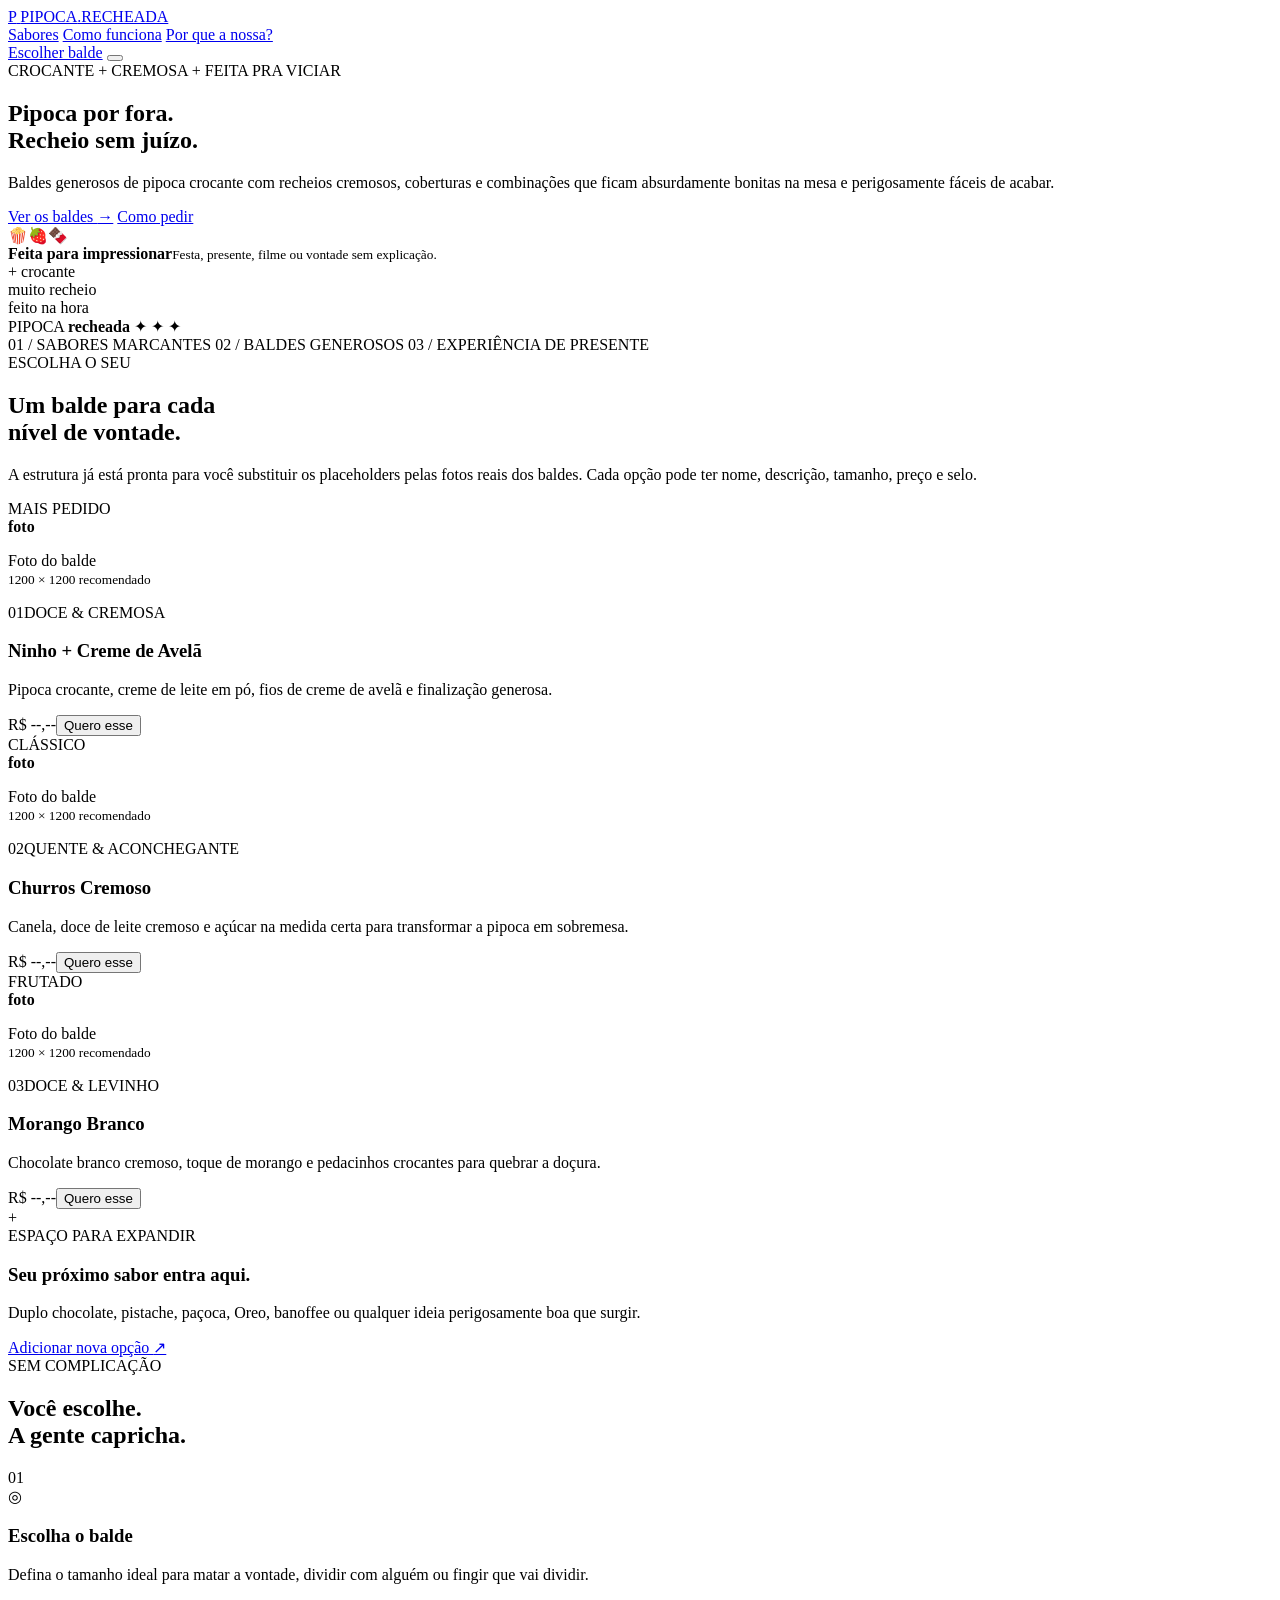
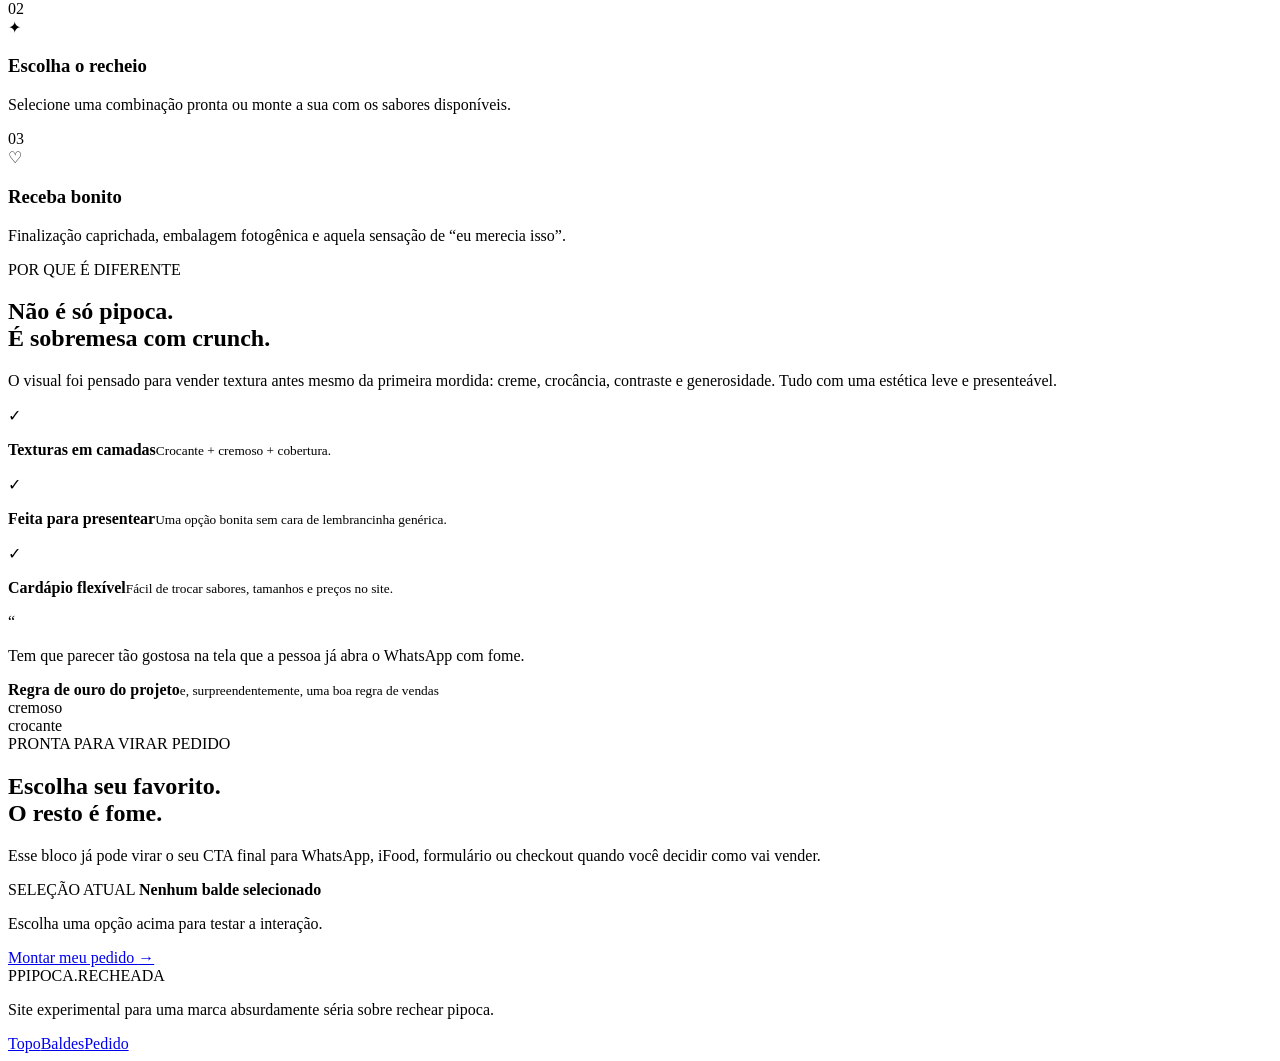
==== index.html @ 77930622 "Cria landing page inicial da Pipoca Recheada" ====
<!DOCTYPE html>
<html lang="pt-BR">
<head>
  <meta charset="UTF-8" />
  <meta name="viewport" content="width=device-width, initial-scale=1.0" />
  <meta name="theme-color" content="#fff8fb" />
  <title>Pipoca Recheada | Baldes feitos para dividir (ou não)</title>
  <meta name="description" content="Pipoca recheada, cremosa e crocante em baldes irresistíveis. Escolha seu tamanho, seu sabor e monte seu pedido." />
  <link rel="preconnect" href="https://fonts.googleapis.com" />
  <link rel="preconnect" href="https://fonts.gstatic.com" crossorigin />
  <link href="https://fonts.googleapis.com/css2?family=Barlow+Condensed:wght@500;600;700;800&family=Inter:wght@400;500;600;700&family=JetBrains+Mono:wght@400;500&display=swap" rel="stylesheet" />
  <link rel="stylesheet" href="styles.css" />
</head>
<body>
  <div class="page-glow page-glow-one" aria-hidden="true"></div>
  <div class="page-glow page-glow-two" aria-hidden="true"></div>
  <div class="dot-grid" aria-hidden="true"></div>
  <div class="structural-grid" aria-hidden="true">
    <span class="v v-one"></span>
    <span class="v v-two"></span>
    <span class="h h-one"></span>
    <span class="h h-two"></span>
  </div>

  <header class="site-header">
    <nav class="nav-pill" aria-label="Navegação principal">
      <a href="#inicio" class="brand" aria-label="Pipoca Recheada - início">
        <span class="brand-icon">P</span>
        <span>PIPOCA<span class="brand-soft">.RECHEADA</span></span>
      </a>
      <div class="nav-links">
        <a href="#sabores">Sabores</a>
        <a href="#como-funciona">Como funciona</a>
        <a href="#sobre">Por que a nossa?</a>
      </div>
      <a class="nav-cta" href="#sabores">Escolher balde</a>
      <button class="mobile-toggle" aria-label="Abrir menu" aria-expanded="false">
        <span></span><span></span>
      </button>
    </nav>
    <div class="mobile-menu" hidden>
      <a href="#sabores">Sabores</a>
      <a href="#como-funciona">Como funciona</a>
      <a href="#sobre">Por que a nossa?</a>
      <a class="mobile-order" href="#sabores">Escolher balde</a>
    </div>
  </header>

  <main>
    <section id="inicio" class="hero section-shell">
      <div class="hero-frame">
        <div class="hero-corner corner-one"></div>
        <div class="hero-corner corner-two"></div>
        <div class="hero-corner corner-three"></div>
        <div class="hero-corner corner-four"></div>
        <div class="hero-inner-grid" aria-hidden="true"></div>

        <div class="hero-copy">
          <div class="eyebrow"><span class="eyebrow-dot"></span> CROCANTE + CREMOSA + FEITA PRA VICIAR</div>
          <h1>
            Pipoca por fora.<br />
            <span>Recheio sem juízo.</span>
          </h1>
          <p class="hero-description">Baldes generosos de pipoca crocante com recheios cremosos, coberturas e combinações que ficam absurdamente bonitas na mesa e perigosamente fáceis de acabar.</p>
          <div class="hero-actions">
            <a class="button-primary" href="#sabores">Ver os baldes <span>→</span></a>
            <a class="button-secondary" href="#como-funciona">Como pedir</a>
          </div>
          <div class="hero-proof">
            <div class="proof-avatars" aria-hidden="true"><span>🍿</span><span>🍓</span><span>🍫</span></div>
            <div><strong>Feita para impressionar</strong><small>Festa, presente, filme ou vontade sem explicação.</small></div>
          </div>
        </div>

        <div class="hero-visual" aria-label="Ilustração de um balde de pipoca recheada">
          <div class="floating-chip chip-one">+ crocante</div>
          <div class="floating-chip chip-two">muito recheio</div>
          <div class="floating-chip chip-three">feito na hora</div>
          <div class="bucket-shadow"></div>
          <div class="popcorn-cluster" aria-hidden="true">
            <span class="kernel k1"></span><span class="kernel k2"></span><span class="kernel k3"></span><span class="kernel k4"></span>
            <span class="kernel k5"></span><span class="kernel k6"></span><span class="kernel k7"></span><span class="kernel k8"></span>
            <span class="kernel k9"></span><span class="kernel k10"></span><span class="kernel k11"></span><span class="kernel k12"></span>
          </div>
          <div class="hero-bucket">
            <div class="bucket-rim"></div>
            <div class="bucket-drip drip-one"></div>
            <div class="bucket-drip drip-two"></div>
            <div class="bucket-label">
              <span class="mini-label">PIPOCA</span>
              <strong>recheada</strong>
              <span class="tiny-stars">✦ ✦ ✦</span>
            </div>
          </div>
          <div class="chocolate-ribbon ribbon-one" aria-hidden="true"></div>
          <div class="chocolate-ribbon ribbon-two" aria-hidden="true"></div>
          <span class="crumb crumb-one"></span><span class="crumb crumb-two"></span><span class="crumb crumb-three"></span>
        </div>

        <div class="hero-bottom-strip">
          <span>01 / SABORES MARCANTES</span>
          <span>02 / BALDES GENEROSOS</span>
          <span>03 / EXPERIÊNCIA DE PRESENTE</span>
        </div>
      </div>
    </section>

    <section id="sabores" class="products section-shell">
      <div class="section-heading">
        <div>
          <div class="eyebrow">ESCOLHA O SEU</div>
          <h2>Um balde para cada<br /><span>nível de vontade.</span></h2>
        </div>
        <p>A estrutura já está pronta para você substituir os placeholders pelas fotos reais dos baldes. Cada opção pode ter nome, descrição, tamanho, preço e selo.</p>
      </div>

      <div class="product-grid">
        <article class="product-card featured">
          <div class="product-media flavor-pink">
            <span class="product-badge">MAIS PEDIDO</span>
            <div class="photo-placeholder">
              <div class="placeholder-bucket"><span></span><strong>foto</strong></div>
              <p>Foto do balde<br /><small>1200 × 1200 recomendado</small></p>
            </div>
          </div>
          <div class="product-content">
            <div class="product-topline"><span>01</span><span>DOCE & CREMOSA</span></div>
            <h3>Ninho + Creme de Avelã</h3>
            <p>Pipoca crocante, creme de leite em pó, fios de creme de avelã e finalização generosa.</p>
            <div class="product-footer"><span class="price">R$ --,--</span><button class="mini-button" data-product="Ninho + Creme de Avelã">Quero esse</button></div>
          </div>
        </article>

        <article class="product-card">
          <div class="product-media flavor-caramel">
            <span class="product-badge subtle">CLÁSSICO</span>
            <div class="photo-placeholder">
              <div class="placeholder-bucket"><span></span><strong>foto</strong></div>
              <p>Foto do balde<br /><small>1200 × 1200 recomendado</small></p>
            </div>
          </div>
          <div class="product-content">
            <div class="product-topline"><span>02</span><span>QUENTE & ACONCHEGANTE</span></div>
            <h3>Churros Cremoso</h3>
            <p>Canela, doce de leite cremoso e açúcar na medida certa para transformar a pipoca em sobremesa.</p>
            <div class="product-footer"><span class="price">R$ --,--</span><button class="mini-button" data-product="Churros Cremoso">Quero esse</button></div>
          </div>
        </article>

        <article class="product-card">
          <div class="product-media flavor-berry">
            <span class="product-badge subtle">FRUTADO</span>
            <div class="photo-placeholder">
              <div class="placeholder-bucket"><span></span><strong>foto</strong></div>
              <p>Foto do balde<br /><small>1200 × 1200 recomendado</small></p>
            </div>
          </div>
          <div class="product-content">
            <div class="product-topline"><span>03</span><span>DOCE & LEVINHO</span></div>
            <h3>Morango Branco</h3>
            <p>Chocolate branco cremoso, toque de morango e pedacinhos crocantes para quebrar a doçura.</p>
            <div class="product-footer"><span class="price">R$ --,--</span><button class="mini-button" data-product="Morango Branco">Quero esse</button></div>
          </div>
        </article>

        <article class="product-card product-card-create">
          <div class="create-inner">
            <div class="create-icon">+</div>
            <div class="eyebrow">ESPAÇO PARA EXPANDIR</div>
            <h3>Seu próximo sabor entra aqui.</h3>
            <p>Duplo chocolate, pistache, paçoca, Oreo, banoffee ou qualquer ideia perigosamente boa que surgir.</p>
            <a href="#pedido">Adicionar nova opção <span>↗</span></a>
          </div>
        </article>
      </div>
    </section>

    <section id="como-funciona" class="process section-shell">
      <div class="process-panel">
        <div class="process-header">
          <div class="eyebrow">SEM COMPLICAÇÃO</div>
          <h2>Você escolhe.<br /><span>A gente capricha.</span></h2>
        </div>
        <div class="steps-grid">
          <article class="step-card"><span class="step-number">01</span><div class="step-icon">◎</div><h3>Escolha o balde</h3><p>Defina o tamanho ideal para matar a vontade, dividir com alguém ou fingir que vai dividir.</p></article>
          <article class="step-card"><span class="step-number">02</span><div class="step-icon">✦</div><h3>Escolha o recheio</h3><p>Selecione uma combinação pronta ou monte a sua com os sabores disponíveis.</p></article>
          <article class="step-card"><span class="step-number">03</span><div class="step-icon">♡</div><h3>Receba bonito</h3><p>Finalização caprichada, embalagem fotogênica e aquela sensação de “eu merecia isso”.</p></article>
        </div>
      </div>
    </section>

    <section id="sobre" class="why section-shell">
      <div class="why-grid">
        <div class="why-copy">
          <div class="eyebrow">POR QUE É DIFERENTE</div>
          <h2>Não é só pipoca.<br /><span>É sobremesa com crunch.</span></h2>
          <p>O visual foi pensado para vender textura antes mesmo da primeira mordida: creme, crocância, contraste e generosidade. Tudo com uma estética leve e presenteável.</p>
          <div class="check-list">
            <div><span>✓</span><p><strong>Texturas em camadas</strong><small>Crocante + cremoso + cobertura.</small></p></div>
            <div><span>✓</span><p><strong>Feita para presentear</strong><small>Uma opção bonita sem cara de lembrancinha genérica.</small></p></div>
            <div><span>✓</span><p><strong>Cardápio flexível</strong><small>Fácil de trocar sabores, tamanhos e preços no site.</small></p></div>
          </div>
        </div>
        <div class="why-visual">
          <div class="quote-card">
            <span class="quote-mark">“</span>
            <p>Tem que parecer tão gostosa na tela que a pessoa já abra o WhatsApp com fome.</p>
            <div><strong>Regra de ouro do projeto</strong><small>e, surpreendentemente, uma boa regra de vendas</small></div>
          </div>
          <div class="texture-card texture-one"><span>cremoso</span></div>
          <div class="texture-card texture-two"><span>crocante</span></div>
        </div>
      </div>
    </section>

    <section id="pedido" class="order section-shell">
      <div class="order-card">
        <div class="order-copy">
          <div class="eyebrow">PRONTA PARA VIRAR PEDIDO</div>
          <h2>Escolha seu favorito.<br /><span>O resto é fome.</span></h2>
          <p>Esse bloco já pode virar o seu CTA final para WhatsApp, iFood, formulário ou checkout quando você decidir como vai vender.</p>
        </div>
        <div class="order-box">
          <span class="order-label">SELEÇÃO ATUAL</span>
          <strong id="selected-product">Nenhum balde selecionado</strong>
          <p id="selected-helper">Escolha uma opção acima para testar a interação.</p>
          <a class="button-primary disabled" id="order-button" href="#sabores" aria-disabled="true">Montar meu pedido <span>→</span></a>
        </div>
      </div>
    </section>
  </main>

  <footer class="footer section-shell">
    <div class="footer-inner">
      <div class="brand footer-brand"><span class="brand-icon">P</span><span>PIPOCA<span class="brand-soft">.RECHEADA</span></span></div>
      <p>Site experimental para uma marca absurdamente séria sobre rechear pipoca.</p>
      <div class="footer-links"><a href="#inicio">Topo</a><a href="#sabores">Baldes</a><a href="#pedido">Pedido</a></div>
    </div>
  </footer>

  <script src="script.js"></script>
</body>
</html>
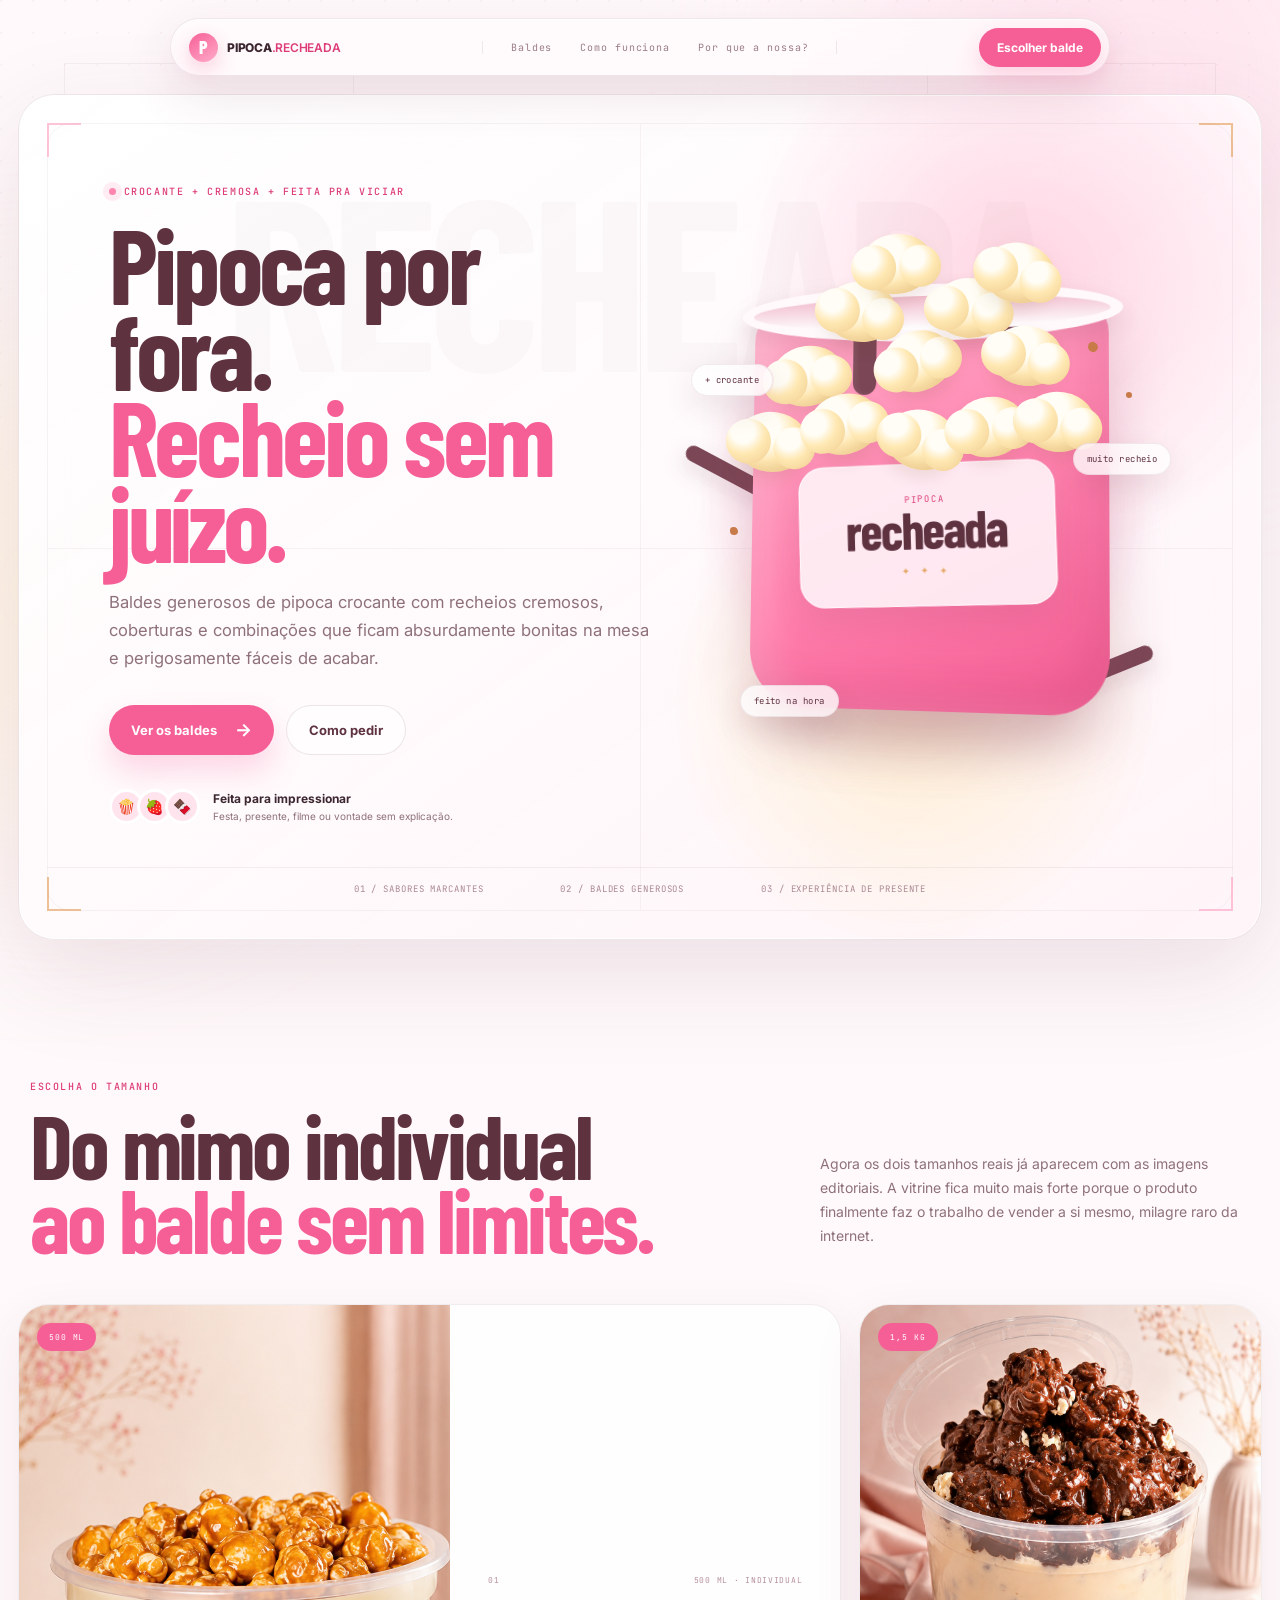
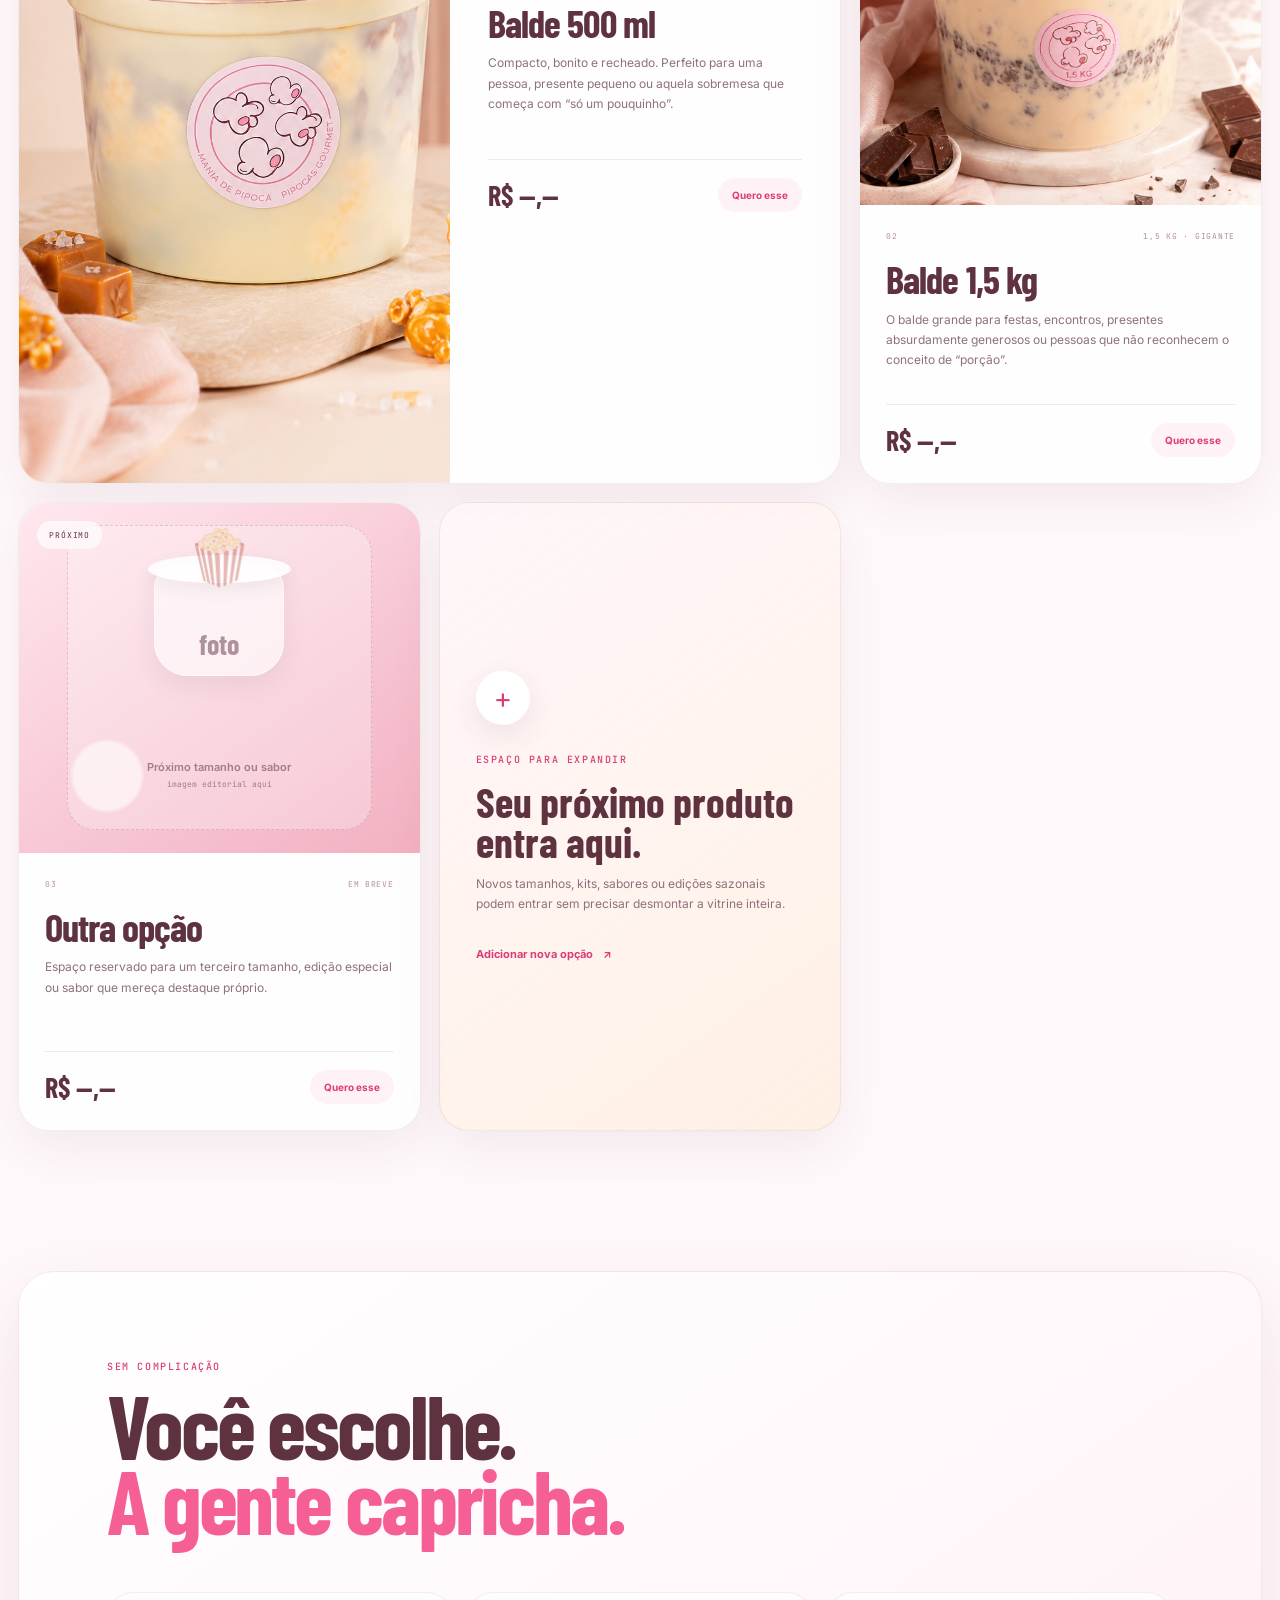
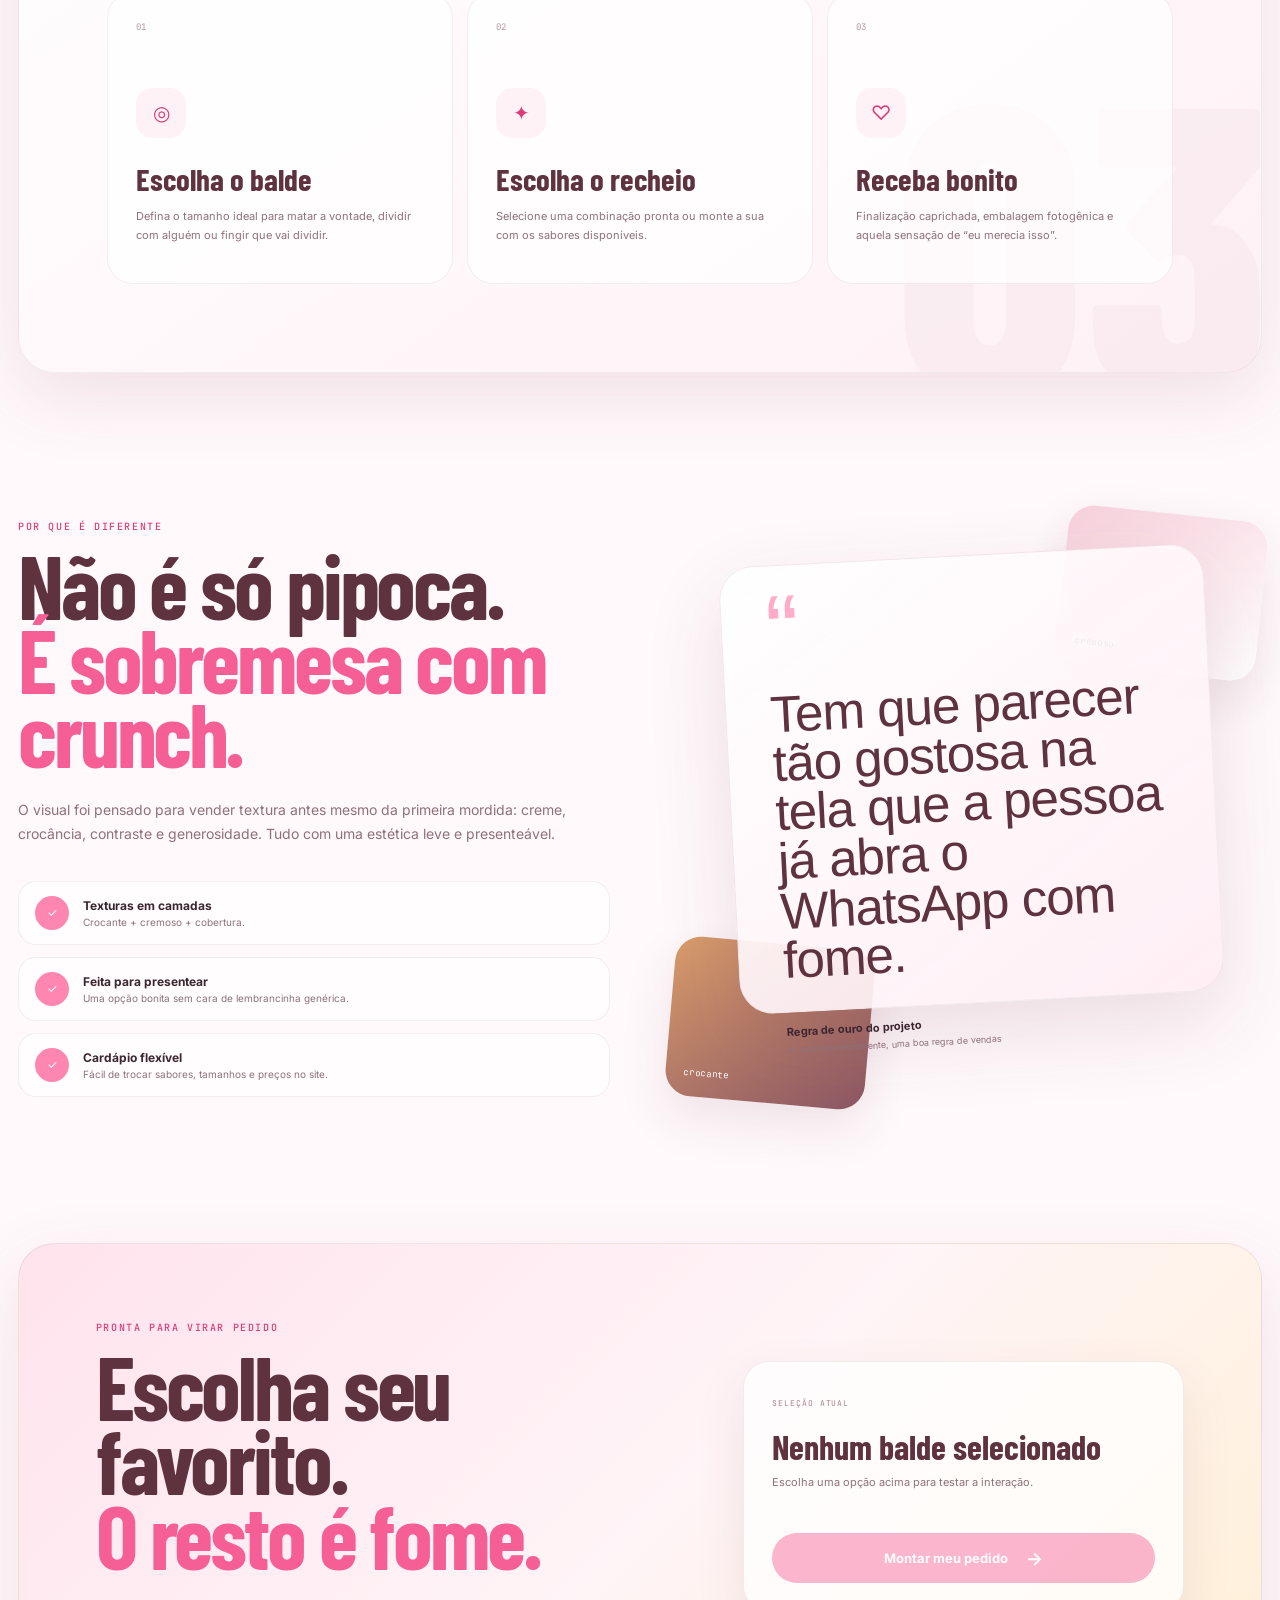
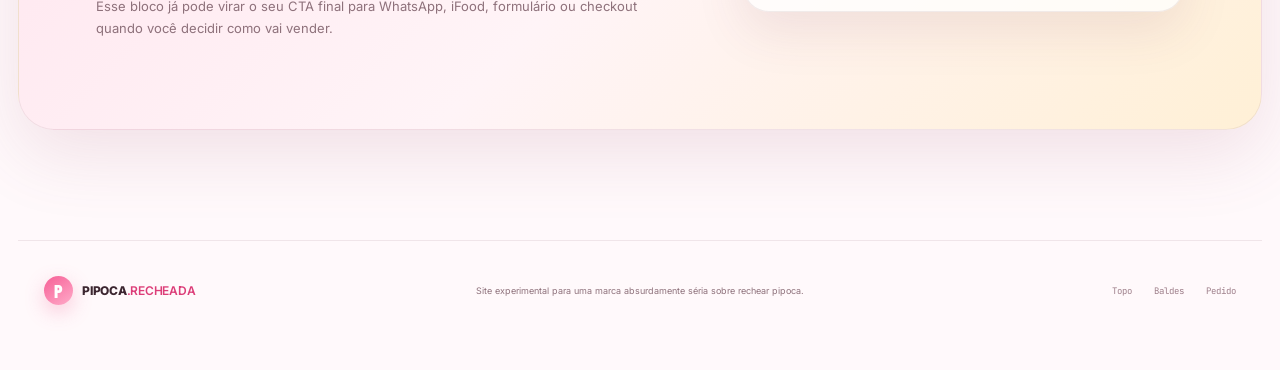
==== commit 49f5065e: "Usa fotos reais dos baldes de 500ml e 1,5kg" ====
--- a/index.html
+++ b/index.html
@@ -16,171 +16,95 @@
   <div class="page-glow page-glow-two" aria-hidden="true"></div>
   <div class="dot-grid" aria-hidden="true"></div>
   <div class="structural-grid" aria-hidden="true">
-    <span class="v v-one"></span>
-    <span class="v v-two"></span>
-    <span class="h h-one"></span>
-    <span class="h h-two"></span>
+    <span class="v v-one"></span><span class="v v-two"></span><span class="h h-one"></span><span class="h h-two"></span>
   </div>
 
   <header class="site-header">
     <nav class="nav-pill" aria-label="Navegação principal">
-      <a href="#inicio" class="brand" aria-label="Pipoca Recheada - início">
-        <span class="brand-icon">P</span>
-        <span>PIPOCA<span class="brand-soft">.RECHEADA</span></span>
-      </a>
-      <div class="nav-links">
-        <a href="#sabores">Sabores</a>
-        <a href="#como-funciona">Como funciona</a>
-        <a href="#sobre">Por que a nossa?</a>
-      </div>
+      <a href="#inicio" class="brand" aria-label="Pipoca Recheada - início"><span class="brand-icon">P</span><span>PIPOCA<span class="brand-soft">.RECHEADA</span></span></a>
+      <div class="nav-links"><a href="#sabores">Baldes</a><a href="#como-funciona">Como funciona</a><a href="#sobre">Por que a nossa?</a></div>
       <a class="nav-cta" href="#sabores">Escolher balde</a>
-      <button class="mobile-toggle" aria-label="Abrir menu" aria-expanded="false">
-        <span></span><span></span>
-      </button>
+      <button class="mobile-toggle" aria-label="Abrir menu" aria-expanded="false"><span></span><span></span></button>
     </nav>
-    <div class="mobile-menu" hidden>
-      <a href="#sabores">Sabores</a>
-      <a href="#como-funciona">Como funciona</a>
-      <a href="#sobre">Por que a nossa?</a>
-      <a class="mobile-order" href="#sabores">Escolher balde</a>
-    </div>
+    <div class="mobile-menu" hidden><a href="#sabores">Baldes</a><a href="#como-funciona">Como funciona</a><a href="#sobre">Por que a nossa?</a><a class="mobile-order" href="#sabores">Escolher balde</a></div>
   </header>
 
   <main>
     <section id="inicio" class="hero section-shell">
       <div class="hero-frame">
-        <div class="hero-corner corner-one"></div>
-        <div class="hero-corner corner-two"></div>
-        <div class="hero-corner corner-three"></div>
-        <div class="hero-corner corner-four"></div>
+        <div class="hero-corner corner-one"></div><div class="hero-corner corner-two"></div><div class="hero-corner corner-three"></div><div class="hero-corner corner-four"></div>
         <div class="hero-inner-grid" aria-hidden="true"></div>
-
         <div class="hero-copy">
           <div class="eyebrow"><span class="eyebrow-dot"></span> CROCANTE + CREMOSA + FEITA PRA VICIAR</div>
-          <h1>
-            Pipoca por fora.<br />
-            <span>Recheio sem juízo.</span>
-          </h1>
+          <h1>Pipoca por fora.<br /><span>Recheio sem juízo.</span></h1>
           <p class="hero-description">Baldes generosos de pipoca crocante com recheios cremosos, coberturas e combinações que ficam absurdamente bonitas na mesa e perigosamente fáceis de acabar.</p>
-          <div class="hero-actions">
-            <a class="button-primary" href="#sabores">Ver os baldes <span>→</span></a>
-            <a class="button-secondary" href="#como-funciona">Como pedir</a>
-          </div>
-          <div class="hero-proof">
-            <div class="proof-avatars" aria-hidden="true"><span>🍿</span><span>🍓</span><span>🍫</span></div>
-            <div><strong>Feita para impressionar</strong><small>Festa, presente, filme ou vontade sem explicação.</small></div>
-          </div>
+          <div class="hero-actions"><a class="button-primary" href="#sabores">Ver os baldes <span>→</span></a><a class="button-secondary" href="#como-funciona">Como pedir</a></div>
+          <div class="hero-proof"><div class="proof-avatars" aria-hidden="true"><span>🍿</span><span>🍓</span><span>🍫</span></div><div><strong>Feita para impressionar</strong><small>Festa, presente, filme ou vontade sem explicação.</small></div></div>
         </div>
-
         <div class="hero-visual" aria-label="Ilustração de um balde de pipoca recheada">
-          <div class="floating-chip chip-one">+ crocante</div>
-          <div class="floating-chip chip-two">muito recheio</div>
-          <div class="floating-chip chip-three">feito na hora</div>
+          <div class="floating-chip chip-one">+ crocante</div><div class="floating-chip chip-two">muito recheio</div><div class="floating-chip chip-three">feito na hora</div>
           <div class="bucket-shadow"></div>
-          <div class="popcorn-cluster" aria-hidden="true">
-            <span class="kernel k1"></span><span class="kernel k2"></span><span class="kernel k3"></span><span class="kernel k4"></span>
-            <span class="kernel k5"></span><span class="kernel k6"></span><span class="kernel k7"></span><span class="kernel k8"></span>
-            <span class="kernel k9"></span><span class="kernel k10"></span><span class="kernel k11"></span><span class="kernel k12"></span>
-          </div>
-          <div class="hero-bucket">
-            <div class="bucket-rim"></div>
-            <div class="bucket-drip drip-one"></div>
-            <div class="bucket-drip drip-two"></div>
-            <div class="bucket-label">
-              <span class="mini-label">PIPOCA</span>
-              <strong>recheada</strong>
-              <span class="tiny-stars">✦ ✦ ✦</span>
-            </div>
-          </div>
-          <div class="chocolate-ribbon ribbon-one" aria-hidden="true"></div>
-          <div class="chocolate-ribbon ribbon-two" aria-hidden="true"></div>
-          <span class="crumb crumb-one"></span><span class="crumb crumb-two"></span><span class="crumb crumb-three"></span>
+          <div class="popcorn-cluster" aria-hidden="true"><span class="kernel k1"></span><span class="kernel k2"></span><span class="kernel k3"></span><span class="kernel k4"></span><span class="kernel k5"></span><span class="kernel k6"></span><span class="kernel k7"></span><span class="kernel k8"></span><span class="kernel k9"></span><span class="kernel k10"></span><span class="kernel k11"></span><span class="kernel k12"></span></div>
+          <div class="hero-bucket"><div class="bucket-rim"></div><div class="bucket-drip drip-one"></div><div class="bucket-drip drip-two"></div><div class="bucket-label"><span class="mini-label">PIPOCA</span><strong>recheada</strong><span class="tiny-stars">✦ ✦ ✦</span></div></div>
+          <div class="chocolate-ribbon ribbon-one" aria-hidden="true"></div><div class="chocolate-ribbon ribbon-two" aria-hidden="true"></div><span class="crumb crumb-one"></span><span class="crumb crumb-two"></span><span class="crumb crumb-three"></span>
         </div>
-
-        <div class="hero-bottom-strip">
-          <span>01 / SABORES MARCANTES</span>
-          <span>02 / BALDES GENEROSOS</span>
-          <span>03 / EXPERIÊNCIA DE PRESENTE</span>
-        </div>
+        <div class="hero-bottom-strip"><span>01 / SABORES MARCANTES</span><span>02 / BALDES GENEROSOS</span><span>03 / EXPERIÊNCIA DE PRESENTE</span></div>
       </div>
     </section>
 
     <section id="sabores" class="products section-shell">
       <div class="section-heading">
-        <div>
-          <div class="eyebrow">ESCOLHA O SEU</div>
-          <h2>Um balde para cada<br /><span>nível de vontade.</span></h2>
-        </div>
-        <p>A estrutura já está pronta para você substituir os placeholders pelas fotos reais dos baldes. Cada opção pode ter nome, descrição, tamanho, preço e selo.</p>
+        <div><div class="eyebrow">ESCOLHA O TAMANHO</div><h2>Do mimo individual<br /><span>ao balde sem limites.</span></h2></div>
+        <p>Agora os dois tamanhos reais já aparecem com as imagens editoriais. A vitrine fica muito mais forte porque o produto finalmente faz o trabalho de vender a si mesmo, milagre raro da internet.</p>
       </div>
 
       <div class="product-grid">
         <article class="product-card featured">
-          <div class="product-media flavor-pink">
-            <span class="product-badge">MAIS PEDIDO</span>
-            <div class="photo-placeholder">
-              <div class="placeholder-bucket"><span></span><strong>foto</strong></div>
-              <p>Foto do balde<br /><small>1200 × 1200 recomendado</small></p>
-            </div>
+          <div class="product-media flavor-pink" style="padding:0; overflow:hidden; min-height:420px;">
+            <span class="product-badge" style="z-index:2;">500 ML</span>
+            <img src="chatgptimage.png" alt="Balde de 500 ml de pipoca recheada" style="width:100%;height:100%;min-height:420px;display:block;object-fit:cover;object-position:center;" />
           </div>
           <div class="product-content">
-            <div class="product-topline"><span>01</span><span>DOCE & CREMOSA</span></div>
-            <h3>Ninho + Creme de Avelã</h3>
-            <p>Pipoca crocante, creme de leite em pó, fios de creme de avelã e finalização generosa.</p>
-            <div class="product-footer"><span class="price">R$ --,--</span><button class="mini-button" data-product="Ninho + Creme de Avelã">Quero esse</button></div>
+            <div class="product-topline"><span>01</span><span>500 ML · INDIVIDUAL</span></div>
+            <h3>Balde 500 ml</h3>
+            <p>Compacto, bonito e recheado. Perfeito para uma pessoa, presente pequeno ou aquela sobremesa que começa com “só um pouquinho”.</p>
+            <div class="product-footer"><span class="price">R$ --,--</span><button class="mini-button" data-product="Balde 500 ml">Quero esse</button></div>
           </div>
         </article>
 
         <article class="product-card">
-          <div class="product-media flavor-caramel">
-            <span class="product-badge subtle">CLÁSSICO</span>
-            <div class="photo-placeholder">
-              <div class="placeholder-bucket"><span></span><strong>foto</strong></div>
-              <p>Foto do balde<br /><small>1200 × 1200 recomendado</small></p>
-            </div>
+          <div class="product-media flavor-caramel" style="padding:0; overflow:hidden; min-height:420px;">
+            <span class="product-badge" style="z-index:2;">1,5 KG</span>
+            <img src="chagptimage2.png" alt="Balde de 1,5 kg de pipoca recheada com chocolate" style="width:100%;height:100%;min-height:420px;display:block;object-fit:cover;object-position:center;" />
           </div>
           <div class="product-content">
-            <div class="product-topline"><span>02</span><span>QUENTE & ACONCHEGANTE</span></div>
-            <h3>Churros Cremoso</h3>
-            <p>Canela, doce de leite cremoso e açúcar na medida certa para transformar a pipoca em sobremesa.</p>
-            <div class="product-footer"><span class="price">R$ --,--</span><button class="mini-button" data-product="Churros Cremoso">Quero esse</button></div>
+            <div class="product-topline"><span>02</span><span>1,5 KG · GIGANTE</span></div>
+            <h3>Balde 1,5 kg</h3>
+            <p>O balde grande para festas, encontros, presentes absurdamente generosos ou pessoas que não reconhecem o conceito de “porção”.</p>
+            <div class="product-footer"><span class="price">R$ --,--</span><button class="mini-button" data-product="Balde 1,5 kg">Quero esse</button></div>
           </div>
         </article>
 
         <article class="product-card">
           <div class="product-media flavor-berry">
-            <span class="product-badge subtle">FRUTADO</span>
-            <div class="photo-placeholder">
-              <div class="placeholder-bucket"><span></span><strong>foto</strong></div>
-              <p>Foto do balde<br /><small>1200 × 1200 recomendado</small></p>
-            </div>
+            <span class="product-badge subtle">PRÓXIMO</span>
+            <div class="photo-placeholder"><div class="placeholder-bucket"><span></span><strong>foto</strong></div><p>Próximo tamanho ou sabor<br /><small>imagem editorial aqui</small></p></div>
           </div>
           <div class="product-content">
-            <div class="product-topline"><span>03</span><span>DOCE & LEVINHO</span></div>
-            <h3>Morango Branco</h3>
-            <p>Chocolate branco cremoso, toque de morango e pedacinhos crocantes para quebrar a doçura.</p>
-            <div class="product-footer"><span class="price">R$ --,--</span><button class="mini-button" data-product="Morango Branco">Quero esse</button></div>
+            <div class="product-topline"><span>03</span><span>EM BREVE</span></div>
+            <h3>Outra opção</h3>
+            <p>Espaço reservado para um terceiro tamanho, edição especial ou sabor que mereça destaque próprio.</p>
+            <div class="product-footer"><span class="price">R$ --,--</span><button class="mini-button" data-product="Outra opção">Quero esse</button></div>
           </div>
         </article>
 
-        <article class="product-card product-card-create">
-          <div class="create-inner">
-            <div class="create-icon">+</div>
-            <div class="eyebrow">ESPAÇO PARA EXPANDIR</div>
-            <h3>Seu próximo sabor entra aqui.</h3>
-            <p>Duplo chocolate, pistache, paçoca, Oreo, banoffee ou qualquer ideia perigosamente boa que surgir.</p>
-            <a href="#pedido">Adicionar nova opção <span>↗</span></a>
-          </div>
-        </article>
+        <article class="product-card product-card-create"><div class="create-inner"><div class="create-icon">+</div><div class="eyebrow">ESPAÇO PARA EXPANDIR</div><h3>Seu próximo produto entra aqui.</h3><p>Novos tamanhos, kits, sabores ou edições sazonais podem entrar sem precisar desmontar a vitrine inteira.</p><a href="#pedido">Adicionar nova opção <span>↗</span></a></div></article>
       </div>
     </section>
 
     <section id="como-funciona" class="process section-shell">
       <div class="process-panel">
-        <div class="process-header">
-          <div class="eyebrow">SEM COMPLICAÇÃO</div>
-          <h2>Você escolhe.<br /><span>A gente capricha.</span></h2>
-        </div>
+        <div class="process-header"><div class="eyebrow">SEM COMPLICAÇÃO</div><h2>Você escolhe.<br /><span>A gente capricha.</span></h2></div>
         <div class="steps-grid">
           <article class="step-card"><span class="step-number">01</span><div class="step-icon">◎</div><h3>Escolha o balde</h3><p>Defina o tamanho ideal para matar a vontade, dividir com alguém ou fingir que vai dividir.</p></article>
           <article class="step-card"><span class="step-number">02</span><div class="step-icon">✦</div><h3>Escolha o recheio</h3><p>Selecione uma combinação pronta ou monte a sua com os sabores disponíveis.</p></article>
@@ -191,53 +115,15 @@
 
     <section id="sobre" class="why section-shell">
       <div class="why-grid">
-        <div class="why-copy">
-          <div class="eyebrow">POR QUE É DIFERENTE</div>
-          <h2>Não é só pipoca.<br /><span>É sobremesa com crunch.</span></h2>
-          <p>O visual foi pensado para vender textura antes mesmo da primeira mordida: creme, crocância, contraste e generosidade. Tudo com uma estética leve e presenteável.</p>
-          <div class="check-list">
-            <div><span>✓</span><p><strong>Texturas em camadas</strong><small>Crocante + cremoso + cobertura.</small></p></div>
-            <div><span>✓</span><p><strong>Feita para presentear</strong><small>Uma opção bonita sem cara de lembrancinha genérica.</small></p></div>
-            <div><span>✓</span><p><strong>Cardápio flexível</strong><small>Fácil de trocar sabores, tamanhos e preços no site.</small></p></div>
-          </div>
-        </div>
-        <div class="why-visual">
-          <div class="quote-card">
-            <span class="quote-mark">“</span>
-            <p>Tem que parecer tão gostosa na tela que a pessoa já abra o WhatsApp com fome.</p>
-            <div><strong>Regra de ouro do projeto</strong><small>e, surpreendentemente, uma boa regra de vendas</small></div>
-          </div>
-          <div class="texture-card texture-one"><span>cremoso</span></div>
-          <div class="texture-card texture-two"><span>crocante</span></div>
-        </div>
+        <div class="why-copy"><div class="eyebrow">POR QUE É DIFERENTE</div><h2>Não é só pipoca.<br /><span>É sobremesa com crunch.</span></h2><p>O visual foi pensado para vender textura antes mesmo da primeira mordida: creme, crocância, contraste e generosidade. Tudo com uma estética leve e presenteável.</p><div class="check-list"><div><span>✓</span><p><strong>Texturas em camadas</strong><small>Crocante + cremoso + cobertura.</small></p></div><div><span>✓</span><p><strong>Feita para presentear</strong><small>Uma opção bonita sem cara de lembrancinha genérica.</small></p></div><div><span>✓</span><p><strong>Cardápio flexível</strong><small>Fácil de trocar sabores, tamanhos e preços no site.</small></p></div></div></div>
+        <div class="why-visual"><div class="quote-card"><span class="quote-mark">“</span><p>Tem que parecer tão gostosa na tela que a pessoa já abra o WhatsApp com fome.</p><div><strong>Regra de ouro do projeto</strong><small>e, surpreendentemente, uma boa regra de vendas</small></div></div><div class="texture-card texture-one"><span>cremoso</span></div><div class="texture-card texture-two"><span>crocante</span></div></div>
       </div>
     </section>
 
-    <section id="pedido" class="order section-shell">
-      <div class="order-card">
-        <div class="order-copy">
-          <div class="eyebrow">PRONTA PARA VIRAR PEDIDO</div>
-          <h2>Escolha seu favorito.<br /><span>O resto é fome.</span></h2>
-          <p>Esse bloco já pode virar o seu CTA final para WhatsApp, iFood, formulário ou checkout quando você decidir como vai vender.</p>
-        </div>
-        <div class="order-box">
-          <span class="order-label">SELEÇÃO ATUAL</span>
-          <strong id="selected-product">Nenhum balde selecionado</strong>
-          <p id="selected-helper">Escolha uma opção acima para testar a interação.</p>
-          <a class="button-primary disabled" id="order-button" href="#sabores" aria-disabled="true">Montar meu pedido <span>→</span></a>
-        </div>
-      </div>
-    </section>
+    <section id="pedido" class="order section-shell"><div class="order-card"><div class="order-copy"><div class="eyebrow">PRONTA PARA VIRAR PEDIDO</div><h2>Escolha seu favorito.<br /><span>O resto é fome.</span></h2><p>Esse bloco já pode virar o seu CTA final para WhatsApp, iFood, formulário ou checkout quando você decidir como vai vender.</p></div><div class="order-box"><span class="order-label">SELEÇÃO ATUAL</span><strong id="selected-product">Nenhum balde selecionado</strong><p id="selected-helper">Escolha uma opção acima para testar a interação.</p><a class="button-primary disabled" id="order-button" href="#sabores" aria-disabled="true">Montar meu pedido <span>→</span></a></div></div></section>
   </main>
 
-  <footer class="footer section-shell">
-    <div class="footer-inner">
-      <div class="brand footer-brand"><span class="brand-icon">P</span><span>PIPOCA<span class="brand-soft">.RECHEADA</span></span></div>
-      <p>Site experimental para uma marca absurdamente séria sobre rechear pipoca.</p>
-      <div class="footer-links"><a href="#inicio">Topo</a><a href="#sabores">Baldes</a><a href="#pedido">Pedido</a></div>
-    </div>
-  </footer>
-
+  <footer class="footer section-shell"><div class="footer-inner"><div class="brand footer-brand"><span class="brand-icon">P</span><span>PIPOCA<span class="brand-soft">.RECHEADA</span></span></div><p>Site experimental para uma marca absurdamente séria sobre rechear pipoca.</p><div class="footer-links"><a href="#inicio">Topo</a><a href="#sabores">Baldes</a><a href="#pedido">Pedido</a></div></div></footer>
   <script src="script.js"></script>
 </body>
 </html>
--- a/styles.css
+++ b/styles.css
@@ -0,0 +1,183 @@
+:root {
+  --bg: #fff9fb;
+  --surface: rgba(255, 255, 255, 0.82);
+  --surface-solid: #ffffff;
+  --pink-50: #fff2f7;
+  --pink-100: #ffe4ee;
+  --pink-200: #ffcfe0;
+  --pink-300: #ffabc9;
+  --pink-400: #ff86b0;
+  --pink-500: #f65f96;
+  --pink-600: #dc3d78;
+  --cream: #fff1d7;
+  --caramel: #e5a96a;
+  --berry: #f195ad;
+  --chocolate: #5f3240;
+  --chocolate-2: #7b4655;
+  --ink: #3c2630;
+  --muted: #8e717b;
+  --line: rgba(107, 64, 79, 0.10);
+  --shadow: 0 24px 70px rgba(154, 79, 106, 0.14);
+  --radius-xl: 34px;
+  --radius-lg: 26px;
+  --radius-md: 18px;
+}
+
+* { box-sizing: border-box; }
+html { scroll-behavior: smooth; }
+body {
+  margin: 0;
+  min-height: 100vh;
+  overflow-x: hidden;
+  color: var(--ink);
+  background: var(--bg);
+  font-family: "Inter", sans-serif;
+  -webkit-font-smoothing: antialiased;
+}
+
+a { color: inherit; text-decoration: none; }
+button, input, select { font: inherit; }
+button { cursor: pointer; }
+::selection { background: var(--pink-200); color: var(--chocolate); }
+
+.dot-grid {
+  position: fixed;
+  inset: 0;
+  z-index: -5;
+  pointer-events: none;
+  opacity: .42;
+  background-image: radial-gradient(circle at 1px 1px, rgba(92, 43, 58, .14) 1px, transparent 0);
+  background-size: 32px 32px;
+  mask-image: linear-gradient(to bottom, rgba(0,0,0,.65), transparent 76%);
+}
+.page-glow { position: fixed; z-index: -6; pointer-events: none; border-radius: 999px; filter: blur(110px); opacity: .55; }
+.page-glow-one { width: 520px; height: 520px; background: #ffd7e5; top: -180px; right: -120px; }
+.page-glow-two { width: 480px; height: 480px; background: #ffedc6; bottom: 8%; left: -180px; opacity: .38; }
+.structural-grid { position: fixed; z-index: -4; inset: 7vh clamp(24px, 5vw, 90px); max-width: 1440px; margin: auto; border: 1px solid rgba(94, 49, 65, .06); pointer-events: none; }
+.structural-grid span { position: absolute; display: block; background: rgba(94,49,65,.06); }
+.structural-grid .v { top: 0; bottom: 0; width: 1px; }
+.structural-grid .v-one { left: 25%; }
+.structural-grid .v-two { right: 25%; }
+.structural-grid .h { left: 0; right: 0; height: 1px; }
+.structural-grid .h-one { top: 32%; }
+.structural-grid .h-two { bottom: 30%; }
+
+.site-header { position: fixed; top: 18px; left: 0; right: 0; z-index: 50; padding: 0 18px; }
+.nav-pill { width: min(940px, 100%); min-height: 58px; margin: 0 auto; display: flex; align-items: center; justify-content: space-between; gap: 18px; padding: 7px 8px 7px 18px; border: 1px solid rgba(110, 64, 81, .10); border-radius: 999px; background: rgba(255, 252, 253, .78); box-shadow: 0 16px 50px rgba(119, 57, 79, .13), inset 0 1px rgba(255,255,255,.85); backdrop-filter: blur(20px); }
+.brand { display: flex; align-items: center; gap: 9px; font-size: 12px; font-weight: 800; letter-spacing: -.02em; white-space: nowrap; }
+.brand-icon { width: 29px; height: 29px; border-radius: 50%; display: grid; place-items: center; color: #fff; background: linear-gradient(145deg, var(--pink-500), var(--pink-300)); box-shadow: 0 7px 20px rgba(238, 82, 136, .28); font-family: "Barlow Condensed", sans-serif; font-size: 18px; }
+.brand-soft { color: var(--pink-600); font-weight: 600; }
+.nav-links { display: flex; align-items: center; gap: 28px; padding: 0 28px; border-left: 1px solid var(--line); border-right: 1px solid var(--line); }
+.nav-links a { color: #9b7d87; font-family: "JetBrains Mono", monospace; font-size: 10px; letter-spacing: .09em; transition: .2s ease; }
+.nav-links a:hover { color: var(--chocolate); }
+.nav-cta { padding: 12px 18px; border-radius: 999px; color: white; background: var(--pink-500); box-shadow: 0 10px 24px rgba(246, 95, 150, .25); font-size: 12px; font-weight: 700; transition: .25s ease; }
+.nav-cta:hover { transform: translateY(-1px); background: var(--pink-600); }
+.mobile-toggle { display: none; width: 42px; height: 42px; border: 0; border-radius: 50%; background: var(--pink-50); padding: 0; }
+.mobile-toggle span { width: 16px; height: 1px; margin: 4px auto; background: var(--chocolate); display: block; transition: .2s; }
+.mobile-menu { width: min(520px, calc(100% - 36px)); margin: 10px auto 0; padding: 18px; border: 1px solid var(--line); border-radius: 24px; background: rgba(255,255,255,.94); box-shadow: var(--shadow); backdrop-filter: blur(18px); }
+.mobile-menu a { display: block; padding: 12px 10px; font-size: 14px; color: var(--muted); }
+.mobile-menu .mobile-order { margin-top: 8px; text-align: center; color: white; background: var(--pink-500); border-radius: 14px; }
+
+.section-shell { width: min(1380px, calc(100% - 36px)); margin: 0 auto; }
+.hero { padding-top: 94px; }
+.hero-frame { min-height: calc(100vh - 116px); position: relative; overflow: hidden; display: grid; grid-template-columns: 1.05fr .95fr; align-items: center; gap: 30px; padding: clamp(42px, 7vw, 92px); padding-bottom: clamp(84px, 9vw, 118px); border: 1px solid rgba(100, 55, 70, .11); border-radius: 36px; background: radial-gradient(circle at 81% 22%, rgba(255, 197, 216, .72), transparent 24%), radial-gradient(circle at 72% 72%, rgba(255, 235, 196, .74), transparent 23%), linear-gradient(145deg, rgba(255,255,255,.97), rgba(255,244,248,.92)); box-shadow: 0 32px 100px rgba(107, 54, 74, .13), inset 0 0 0 1px rgba(255,255,255,.8); }
+.hero-frame::before { content: "RECHEADA"; position: absolute; top: 4%; left: 50%; transform: translateX(-50%); font-family: "Barlow Condensed", sans-serif; font-weight: 700; font-size: clamp(7rem, 19vw, 17rem); letter-spacing: -.04em; color: rgba(122, 67, 86, .026); white-space: nowrap; pointer-events: none; }
+.hero-inner-grid { position: absolute; inset: 28px; border: 1px solid rgba(109,66,81,.06); border-radius: 24px; pointer-events: none; }
+.hero-inner-grid::before, .hero-inner-grid::after { content: ""; position: absolute; background: rgba(109,66,81,.055); }
+.hero-inner-grid::before { width: 1px; top: 0; bottom: 0; left: 50%; }
+.hero-inner-grid::after { height: 1px; left: 0; right: 0; top: 54%; }
+.hero-corner { position: absolute; width: 34px; height: 34px; z-index: 3; opacity: .7; }
+.corner-one { top: 28px; left: 28px; border-top: 2px solid var(--pink-300); border-left: 2px solid var(--pink-300); }
+.corner-two { top: 28px; right: 28px; border-top: 2px solid var(--caramel); border-right: 2px solid var(--caramel); }
+.corner-three { bottom: 28px; left: 28px; border-bottom: 2px solid var(--caramel); border-left: 2px solid var(--caramel); }
+.corner-four { bottom: 28px; right: 28px; border-bottom: 2px solid var(--pink-300); border-right: 2px solid var(--pink-300); }
+.hero-copy { position: relative; z-index: 5; max-width: 700px; }
+.eyebrow { display: flex; align-items: center; gap: 8px; color: var(--pink-600); font-family: "JetBrains Mono", monospace; font-size: 10px; font-weight: 500; letter-spacing: .16em; text-transform: uppercase; }
+.eyebrow-dot { width: 7px; height: 7px; background: var(--pink-400); border-radius: 50%; box-shadow: 0 0 0 6px rgba(255, 134, 176, .14); }
+h1, h2, h3, p { margin-top: 0; }
+h1, h2 { font-family: "Barlow Condensed", sans-serif; letter-spacing: -.035em; }
+h1 { margin: 22px 0 24px; font-size: clamp(4.5rem, 8.2vw, 9rem); line-height: .82; font-weight: 700; color: var(--chocolate); }
+h1 span, h2 span { color: var(--pink-500); }
+.hero-description { max-width: 620px; color: var(--muted); font-size: clamp(15px, 1.3vw, 18px); line-height: 1.7; }
+.hero-actions { margin-top: 32px; display: flex; align-items: center; gap: 12px; flex-wrap: wrap; }
+.button-primary, .button-secondary { min-height: 50px; display: inline-flex; align-items: center; justify-content: center; gap: 18px; padding: 0 22px; border-radius: 999px; font-size: 13px; font-weight: 700; transition: .25s ease; }
+.button-primary { color: white; background: var(--pink-500); box-shadow: 0 16px 30px rgba(246, 95, 150, .23); }
+.button-primary:hover { transform: translateY(-2px); background: var(--pink-600); }
+.button-primary span { font-size: 18px; }
+.button-secondary { color: var(--chocolate); border: 1px solid rgba(98, 53, 69, .12); background: rgba(255,255,255,.62); }
+.button-secondary:hover { background: white; transform: translateY(-2px); }
+.hero-proof { display: flex; align-items: center; gap: 13px; margin-top: 34px; }
+.proof-avatars { display: flex; }
+.proof-avatars span { width: 35px; height: 35px; display: grid; place-items: center; margin-left: -7px; border: 3px solid #fff; border-radius: 50%; background: var(--pink-100); font-size: 15px; }
+.proof-avatars span:first-child { margin-left: 0; }
+.hero-proof strong, .hero-proof small { display: block; }
+.hero-proof strong { font-size: 12px; }
+.hero-proof small { margin-top: 4px; color: var(--muted); font-size: 10px; }
+.hero-visual { position: relative; z-index: 4; min-height: 560px; display: grid; place-items: center; }
+.hero-visual::before { content: ""; position: absolute; width: min(36vw, 490px); aspect-ratio: 1; border-radius: 50%; background: radial-gradient(circle, rgba(255,255,255,.9) 0%, rgba(255,210,226,.55) 45%, rgba(255,255,255,0) 70%); filter: blur(3px); }
+.bucket-shadow { position: absolute; bottom: 6%; width: 58%; height: 12%; background: rgba(110, 54, 74, .18); border-radius: 50%; filter: blur(24px); transform: scaleX(1.12); }
+.hero-bucket { position: relative; z-index: 2; width: min(30vw, 360px); height: min(34vw, 410px); min-width: 270px; min-height: 320px; border-radius: 36px 36px 58px 58px; background: linear-gradient(155deg, #ffadc9 0%, #ff7eac 58%, #f25b91 100%); transform: perspective(900px) rotateY(-8deg) rotateX(3deg); box-shadow: inset 22px 0 34px rgba(255,255,255,.17), inset -20px -20px 40px rgba(150,44,82,.12), 0 28px 55px rgba(145, 59, 91, .24); }
+.bucket-rim { position: absolute; top: -18px; left: -4%; width: 108%; height: 58px; border-radius: 50%; border: 12px solid #fff9fb; background: linear-gradient(#f1bccd, #fff); box-shadow: 0 10px 22px rgba(115,54,75,.13); }
+.bucket-label { position: absolute; left: 14%; right: 14%; top: 40%; padding: 30px 20px; text-align: center; border-radius: 26px; color: var(--chocolate); background: rgba(255,248,251,.88); box-shadow: inset 0 0 0 1px rgba(255,255,255,.7), 0 15px 35px rgba(108,51,71,.11); transform: rotate(-2deg); }
+.bucket-label .mini-label { display: block; font-family: "JetBrains Mono", monospace; font-size: 9px; letter-spacing: .22em; color: var(--pink-600); }
+.bucket-label strong { display: block; font-family: "Barlow Condensed", sans-serif; font-size: 52px; letter-spacing: -.04em; line-height: .9; }
+.tiny-stars { display: block; margin-top: 12px; font-size: 10px; color: var(--caramel); letter-spacing: .4em; }
+.bucket-drip { position: absolute; top: 28px; z-index: 3; width: 24px; border-radius: 0 0 16px 16px; background: var(--chocolate-2); box-shadow: inset 4px 0 5px rgba(255,255,255,.07); }
+.drip-one { left: 29%; height: 66px; }
+.drip-two { right: 22%; height: 44px; }
+.popcorn-cluster { position: absolute; z-index: 5; top: 8%; width: min(32vw, 405px); height: 220px; }
+.kernel { position: absolute; width: 72px; height: 60px; border-radius: 50% 48% 52% 46%; background: radial-gradient(circle at 35% 30%, #fffdf5 0 27%, #ffe8b3 52%, #eecb8d 100%); box-shadow: inset -5px -7px 8px rgba(179,126,50,.12), 0 8px 15px rgba(111,70,32,.10); transform: rotate(var(--r, 0deg)); }
+.kernel::before, .kernel::after { content: ""; position: absolute; background: inherit; border-radius: 50%; }
+.kernel::before { width: 45px; height: 45px; left: -10px; top: 10px; }
+.kernel::after { width: 42px; height: 42px; right: -8px; top: 12px; }
+.k1{left:12%;top:35%;--r:-8deg}.k2{left:25%;top:6%;--r:10deg}.k3{left:39%;top:28%;--r:-16deg}.k4{left:52%;top:4%;--r:6deg}.k5{left:66%;top:26%;--r:12deg}.k6{left:3%;top:65%;--r:8deg}.k7{left:21%;top:57%;--r:-12deg}.k8{left:40%;top:64%;--r:18deg}.k9{left:57%;top:58%;--r:-5deg}.k10{left:74%;top:56%;--r:9deg}.k11{left:34%;top:-16%;--r:-3deg}.k12{left:64%;top:-12%;--r:15deg}
+.floating-chip { position: absolute; z-index: 8; padding: 9px 13px; border: 1px solid rgba(99,52,69,.09); border-radius: 999px; background: rgba(255,255,255,.78); box-shadow: 0 12px 30px rgba(98,49,68,.11); backdrop-filter: blur(12px); color: var(--chocolate); font-family: "JetBrains Mono", monospace; font-size: 9px; letter-spacing: .05em; animation: floatChip 4.5s ease-in-out infinite; }
+.chip-one { left: 2%; top: 25%; }.chip-two { right: 0; top: 39%; animation-delay: .8s; }.chip-three { left: 12%; bottom: 12%; animation-delay: 1.4s; }
+@keyframes floatChip { 0%,100%{transform:translateY(0)} 50%{transform:translateY(-8px)} }
+.chocolate-ribbon { position: absolute; z-index: 1; width: 130px; height: 16px; border-radius: 99px; background: var(--chocolate-2); filter: drop-shadow(0 8px 10px rgba(100,50,65,.15)); }
+.ribbon-one { right: 3%; bottom: 18%; transform: rotate(-22deg); }.ribbon-two { left: 0; top: 43%; width: 98px; transform: rotate(28deg); }
+.crumb { position:absolute; z-index:4; width:10px; height:10px; border-radius: 45% 55% 48% 52%; background: #c87b49; }.crumb-one{right:15%;top:21%;transform:rotate(18deg)}.crumb-two{right:8%;top:30%;width:6px;height:6px}.crumb-three{left:10%;top:54%;width:8px;height:8px}
+.hero-bottom-strip { position: absolute; left: 28px; right: 28px; bottom: 28px; min-height: 44px; display: flex; justify-content: center; align-items: center; gap: clamp(24px, 6vw, 88px); border-top: 1px solid rgba(111,65,82,.08); color: #aa8894; font-family: "JetBrains Mono", monospace; font-size: 9px; letter-spacing: .1em; }
+.products { padding-top: 140px; }
+.section-heading { display: flex; justify-content: space-between; align-items: flex-end; gap: 40px; margin-bottom: 48px; padding: 0 12px; }
+.section-heading h2, .process h2, .why h2, .order h2 { margin: 14px 0 0; color: var(--chocolate); font-size: clamp(3.7rem, 7vw, 7.2rem); line-height: .83; font-weight: 700; }
+.section-heading > p { max-width: 430px; margin-bottom: 8px; color: var(--muted); line-height: 1.7; font-size: 14px; }
+.product-grid { display: grid; grid-template-columns: repeat(12, 1fr); gap: 18px; }
+.product-card { grid-column: span 4; overflow: hidden; border: 1px solid rgba(103,56,74,.09); border-radius: 30px; background: rgba(255,255,255,.78); box-shadow: 0 18px 50px rgba(125,65,86,.09); transition: .3s ease; }
+.product-card:hover { transform: translateY(-6px); box-shadow: 0 28px 70px rgba(125,65,86,.14); }
+.product-card.featured { grid-column: span 8; display: grid; grid-template-columns: 1.05fr .95fr; }
+.product-media { position: relative; min-height: 350px; display: grid; place-items: center; overflow: hidden; }
+.featured .product-media { min-height: 470px; }
+.flavor-pink { background: radial-gradient(circle at 20% 20%, #fff 0 7%, transparent 8%), linear-gradient(145deg, #ffe5ee, #ffc4d7); }
+.flavor-caramel { background: radial-gradient(circle at 85% 20%, rgba(255,255,255,.7) 0 6%, transparent 7%), linear-gradient(145deg, #fff1d5, #f5d2a8); }
+.flavor-berry { background: radial-gradient(circle at 22% 78%, rgba(255,255,255,.6) 0 8%, transparent 9%), linear-gradient(145deg, #ffe8ee, #f2b0c1); }
+.product-badge { position: absolute; z-index: 2; top: 18px; left: 18px; padding: 9px 12px; border-radius: 999px; color: white; background: var(--pink-500); font-family: "JetBrains Mono", monospace; font-size: 8px; letter-spacing: .11em; }
+.product-badge.subtle { color: var(--chocolate); background: rgba(255,255,255,.68); }
+.photo-placeholder { width: 76%; aspect-ratio: 1; display: grid; place-items: center; text-align: center; border: 1px dashed rgba(101,55,72,.2); border-radius: 28px; background: rgba(255,255,255,.28); color: rgba(93,52,67,.55); transition: .3s ease; }
+.product-card:hover .photo-placeholder { transform: scale(1.015) rotate(-1deg); background: rgba(255,255,255,.38); }
+.placeholder-bucket { position: relative; width: 130px; height: 112px; margin-bottom: 8px; border-radius: 24px 24px 34px 34px; background: rgba(255,255,255,.62); box-shadow: inset 0 0 0 1px rgba(255,255,255,.5), 0 10px 25px rgba(90,45,60,.08); display: grid; place-items: center; }
+.placeholder-bucket::before { content:""; position:absolute; left:-5%; right:-5%; top:-9px; height:28px; border-radius:50%; background: rgba(255,255,255,.88); box-shadow: 0 7px 18px rgba(90,45,60,.07); }
+.placeholder-bucket span::before { content:"🍿"; position:absolute; top:-40px; left:50%; transform:translateX(-50%); font-size:54px; filter: saturate(.65); opacity:.68; }
+.placeholder-bucket strong { margin-top: 18px; font-family: "Barlow Condensed", sans-serif; font-size: 28px; color: rgba(95,50,64,.5); }
+.photo-placeholder p { margin: 0; font-size: 11px; font-weight: 600; line-height: 1.5; }.photo-placeholder small { font-size: 8px; font-family: "JetBrains Mono", monospace; font-weight: 400; }
+.product-content { padding: 26px; }.featured .product-content { display: flex; flex-direction: column; justify-content: center; padding: 38px; }
+.product-topline { display:flex; justify-content:space-between; gap:16px; color:#b48f9b; font-family:"JetBrains Mono",monospace; font-size:8px; letter-spacing:.09em; }
+.product-content h3 { margin: 20px 0 12px; color: var(--chocolate); font-family: "Barlow Condensed", sans-serif; font-size: clamp(2.1rem, 3vw, 3.4rem); line-height: .95; letter-spacing: -.025em; }
+.product-content > p { min-height: 68px; color: var(--muted); font-size: 12px; line-height: 1.7; }
+.product-footer { margin-top: 26px; padding-top: 18px; border-top: 1px solid var(--line); display:flex; align-items:center; justify-content:space-between; gap:16px; }
+.price { color: var(--chocolate); font-family: "Barlow Condensed", sans-serif; font-size: 28px; font-weight: 700; }
+.mini-button { border: 0; border-radius: 999px; padding: 11px 14px; color: var(--pink-600); background: var(--pink-50); font-size: 10px; font-weight: 700; transition: .2s; }.mini-button:hover, .mini-button.active { color:white; background:var(--pink-500); }
+.product-card-create { grid-column: span 4; min-height: 420px; display:grid; place-items:center; background: linear-gradient(145deg, rgba(255,246,249,.86), rgba(255,236,218,.68)); }
+.create-inner { padding: 36px; }.create-icon { width: 54px; height:54px; margin-bottom:28px; display:grid; place-items:center; border-radius:50%; color:var(--pink-600); background:white; box-shadow:0 10px 30px rgba(108,51,71,.11); font-size:28px; }
+.create-inner h3 { margin: 16px 0 12px; font-family:"Barlow Condensed",sans-serif; font-size:42px; line-height:.95; color:var(--chocolate); }.create-inner p { color:var(--muted); font-size:12px; line-height:1.7; }.create-inner a { display:inline-flex; align-items:center; gap:10px; margin-top:20px; color:var(--pink-600); font-size:11px; font-weight:700; }
+.process { padding-top: 140px; }.process-panel { position:relative; overflow:hidden; padding: clamp(40px, 7vw, 88px); border:1px solid rgba(99,54,70,.09); border-radius:36px; background:linear-gradient(145deg,#fff,#fff1f6); box-shadow:var(--shadow); }.process-panel::after { content:"03"; position:absolute; right:-10px; bottom:-70px; color:rgba(114,59,78,.035); font-family:"Barlow Condensed",sans-serif; font-size:26rem; line-height:1; font-weight:800; }
+.process-header { max-width:700px; position:relative; z-index:2; }.steps-grid { position:relative; z-index:2; display:grid; grid-template-columns:repeat(3,1fr); gap:14px; margin-top:56px; }.step-card { min-height:280px; padding:28px; border:1px solid rgba(102,56,73,.08); border-radius:26px; background:rgba(255,255,255,.72); }.step-number { display:block; color:#b695a0; font-family:"JetBrains Mono",monospace; font-size:9px; }.step-icon { width:50px; height:50px; margin:55px 0 22px; display:grid; place-items:center; border-radius:16px; color:var(--pink-600); background:var(--pink-50); font-size:20px; }.step-card h3 { margin-bottom:10px; font-family:"Barlow Condensed",sans-serif; font-size:31px; color:var(--chocolate); }.step-card p { color:var(--muted); font-size:11px; line-height:1.7; }
+.why { padding-top:140px; }.why-grid { display:grid; grid-template-columns:1fr 1fr; gap:60px; align-items:center; }.why-copy > p { max-width:590px; margin-top:28px; color:var(--muted); font-size:14px; line-height:1.75; }.check-list { margin-top:34px; display:grid; gap:12px; }.check-list > div { display:flex; align-items:center; gap:14px; padding:14px 16px; border:1px solid rgba(98,53,69,.08); border-radius:18px; background:rgba(255,255,255,.62); }.check-list > div > span { width:34px; height:34px; display:grid; place-items:center; flex:0 0 auto; border-radius:50%; color:white; background:var(--pink-400); font-size:12px; }.check-list p { margin:0; }.check-list strong, .check-list small { display:block; }.check-list strong { font-size:12px; }.check-list small { margin-top:3px; color:var(--muted); font-size:10px; }
+.why-visual { min-height:590px; position:relative; }.quote-card { position:absolute; z-index:3; inset:7% 8% 17% 10%; padding:44px; display:flex; flex-direction:column; justify-content:space-between; border:1px solid rgba(100,54,72,.08); border-radius:34px; background:linear-gradient(145deg,rgba(255,255,255,.94),rgba(255,237,244,.91)); box-shadow:0 30px 80px rgba(117,58,80,.14); transform:rotate(-3deg); }.quote-mark { color:var(--pink-300); font-family:"Barlow Condensed",sans-serif; font-size:100px; line-height:.4; }.quote-card > p { margin:40px 0; font-family:"Barlow Condensed",sans-serif; font-size:clamp(2.5rem,4vw,4.2rem); line-height:.96; letter-spacing:-.02em; color:var(--chocolate); }.quote-card strong, .quote-card small { display:block; }.quote-card strong { font-size:11px; }.quote-card small { margin-top:5px; color:var(--muted); font-size:9px; }
+.texture-card { position:absolute; width:200px; height:160px; display:flex; align-items:flex-end; padding:18px; border-radius:26px; box-shadow:0 20px 50px rgba(105,52,71,.11); font-family:"JetBrains Mono",monospace; font-size:9px; letter-spacing:.08em; }.texture-one { top:0; right:0; background:linear-gradient(145deg,#f7d0dc,#fff); transform:rotate(6deg); }.texture-two { bottom:0; left:0; color:#fff; background:linear-gradient(145deg,#d99d6b,#8b5664); transform:rotate(5deg); }
+.order { padding-top:140px; padding-bottom:110px; }.order-card { padding:clamp(38px,6vw,78px); display:grid; grid-template-columns:1.15fr .85fr; gap:50px; align-items:center; border:1px solid rgba(102,56,73,.09); border-radius:36px; background:linear-gradient(135deg,#ffe3ed 0%,#fff4f7 52%,#fff0d6 100%); box-shadow:var(--shadow); }.order-copy p { max-width:560px; margin-top:24px; color:var(--muted); line-height:1.7; font-size:13px; }.order-box { padding:28px; border:1px solid rgba(100,55,70,.09); border-radius:26px; background:rgba(255,255,255,.75); box-shadow:0 20px 50px rgba(118,58,80,.1); }.order-label { color:#aa8491; font-family:"JetBrains Mono",monospace; font-size:8px; letter-spacing:.12em; }.order-box strong { display:block; margin-top:16px; font-family:"Barlow Condensed",sans-serif; font-size:34px; color:var(--chocolate); }.order-box p { min-height:37px; margin:7px 0 22px; color:var(--muted); font-size:11px; line-height:1.6; }.order-box .button-primary { width:100%; }.button-primary.disabled { pointer-events:none; opacity:.45; box-shadow:none; }
+.footer { padding-bottom:30px; }.footer-inner { min-height:100px; padding:22px 26px; display:grid; grid-template-columns:1fr 1fr 1fr; align-items:center; border-top:1px solid var(--line); }.footer-inner > p { margin:0; text-align:center; color:var(--muted); font-size:9px; }.footer-links { display:flex; justify-content:flex-end; gap:22px; color:#9e7f8a; font-family:"JetBrains Mono",monospace; font-size:9px; }
+.reveal { opacity:0; transform:translateY(18px); transition:opacity .65s ease, transform .65s ease; }.reveal.is-visible { opacity:1; transform:translateY(0); }
+@media (max-width: 1080px) { .nav-links { gap:18px; padding:0 18px; }.hero-frame { grid-template-columns:1fr 1fr; padding-left:50px; padding-right:50px; }.product-card, .product-card-create { grid-column:span 6; }.product-card.featured { grid-column:span 12; }.why-grid { gap:30px; } }
+@media (max-width: 820px) { .nav-links, .nav-cta { display:none; }.mobile-toggle { display:block; }.nav-pill { min-height:56px; }.hero { padding-top:86px; }.hero-frame { min-height:auto; grid-template-columns:1fr; padding:72px 28px 96px; }.hero-copy { text-align:center; margin:0 auto; }.hero-copy .eyebrow { justify-content:center; }.hero-description { margin-left:auto; margin-right:auto; }.hero-actions, .hero-proof { justify-content:center; }.hero-visual { min-height:520px; }.hero-bucket { width:300px; height:355px; }.popcorn-cluster { width:350px; }.hero-bottom-strip { gap:16px; flex-wrap:wrap; padding-top:16px; font-size:8px; }.section-heading { align-items:flex-start; flex-direction:column; }.section-heading > p { max-width:600px; }.steps-grid { grid-template-columns:1fr; }.step-card { min-height:auto; }.step-icon { margin-top:30px; }.why-grid, .order-card { grid-template-columns:1fr; }.why-visual { min-height:540px; }.footer-inner { grid-template-columns:1fr; gap:20px; text-align:center; }.footer-brand { justify-content:center; }.footer-links { justify-content:center; } }
+@media (max-width: 620px) { .section-shell { width:min(100% - 22px, 1380px); }.site-header { top:10px; padding:0 11px; }.nav-pill { padding-left:13px; }.brand { font-size:11px; }.hero-frame { border-radius:26px; padding:60px 20px 92px; }.hero-inner-grid { inset:15px; border-radius:18px; }.hero-corner { display:none; }h1 { font-size:clamp(4rem,20vw,6rem); }.hero-description { font-size:14px; }.hero-actions { flex-direction:column; align-items:stretch; }.button-primary, .button-secondary { width:100%; }.hero-proof { text-align:left; }.hero-visual { min-height:440px; }.hero-bucket { min-width:0; min-height:0; width:240px; height:290px; border-radius:30px 30px 44px 44px; }.bucket-label { top:39%; padding:22px 12px; }.bucket-label strong { font-size:42px; }.popcorn-cluster { top:7%; width:285px; height:180px; transform:scale(.8); }.floating-chip { font-size:8px; }.chip-one{left:0}.chip-two{right:-3%}.chip-three{left:2%}.hero-bottom-strip { left:18px; right:18px; bottom:18px; display:grid; grid-template-columns:1fr; gap:5px; text-align:center; }.products, .process, .why, .order { padding-top:100px; }.section-heading h2, .process h2, .why h2, .order h2 { font-size:clamp(3.4rem,17vw,5rem); }.product-grid { gap:14px; }.product-card, .product-card-create, .product-card.featured { grid-column:span 12; display:block; }.product-media, .featured .product-media { min-height:330px; }.photo-placeholder { width:82%; }.product-content, .featured .product-content { padding:25px; }.process-panel { padding:40px 20px; border-radius:28px; }.why-visual { min-height:500px; }.quote-card { inset:7% 2% 17% 5%; padding:30px; }.texture-card { width:150px; height:115px; }.order { padding-bottom:70px; }.order-card { padding:36px 20px; border-radius:28px; } }
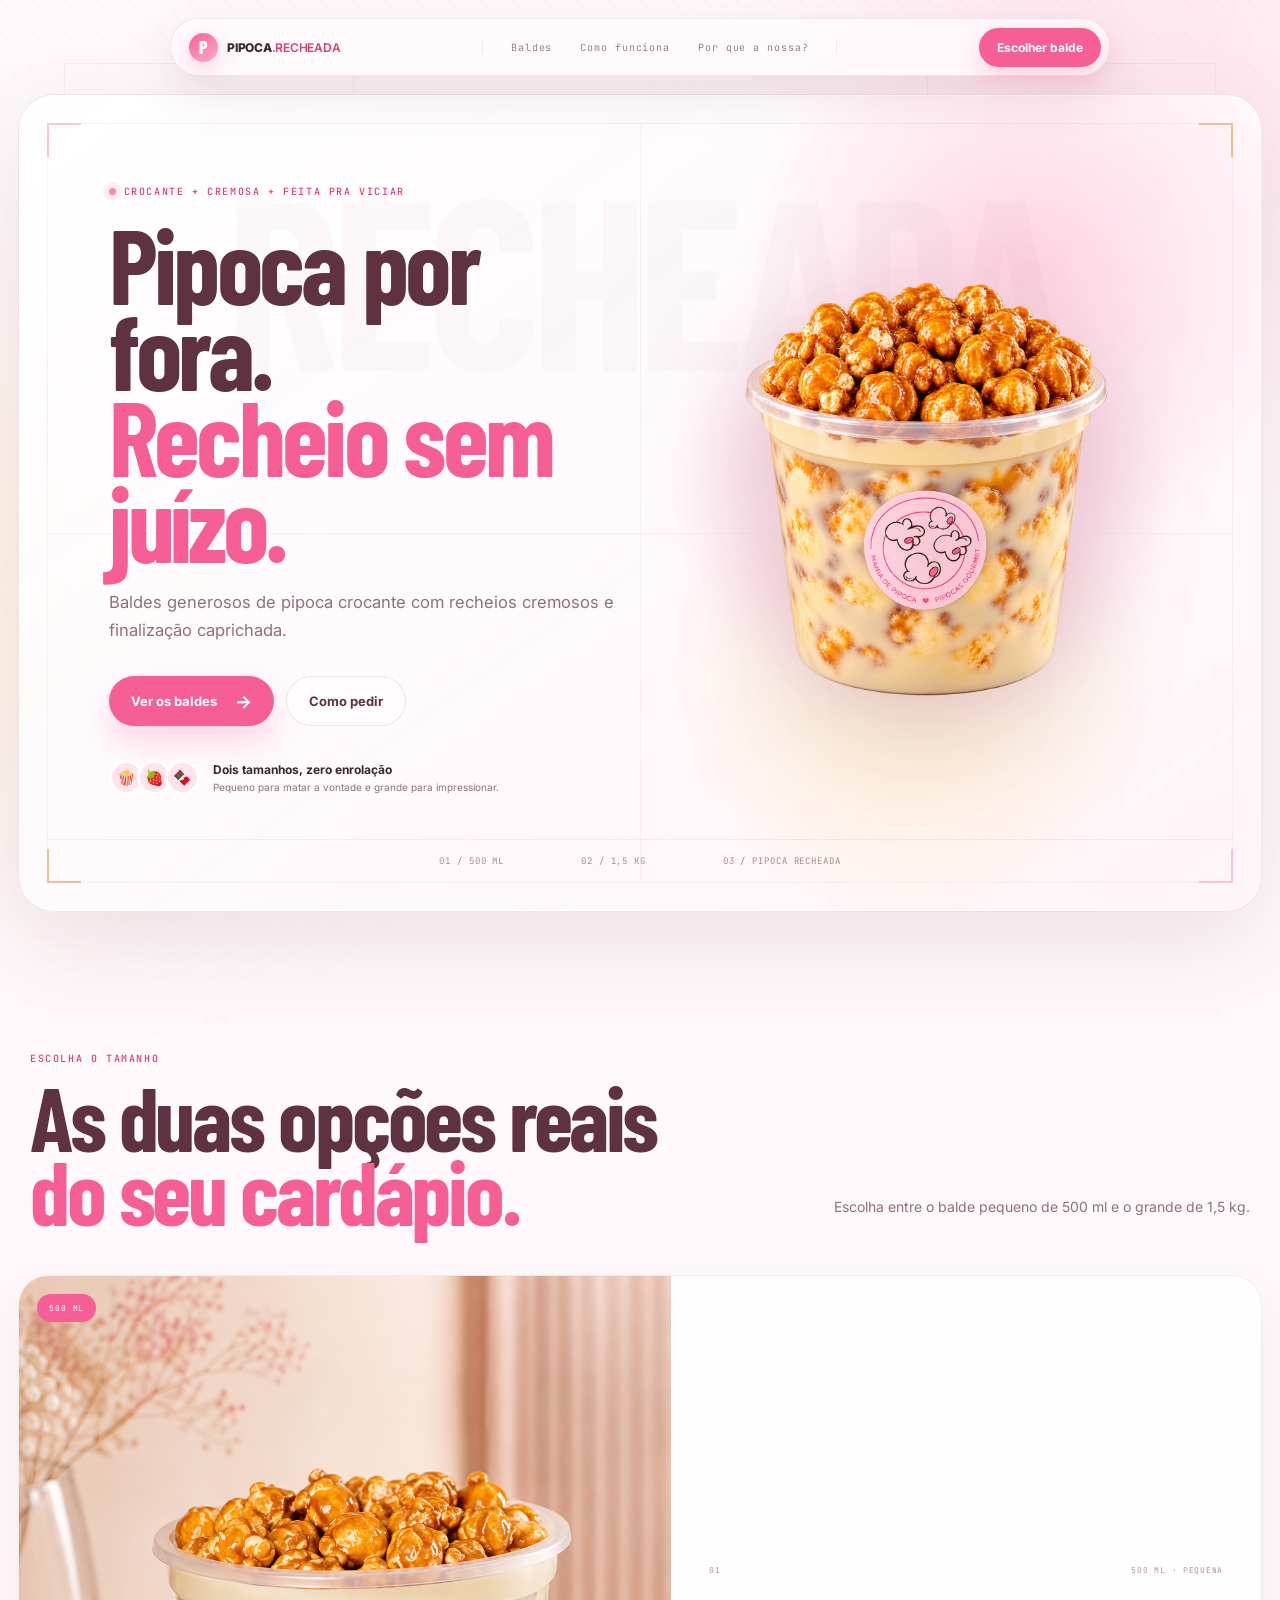
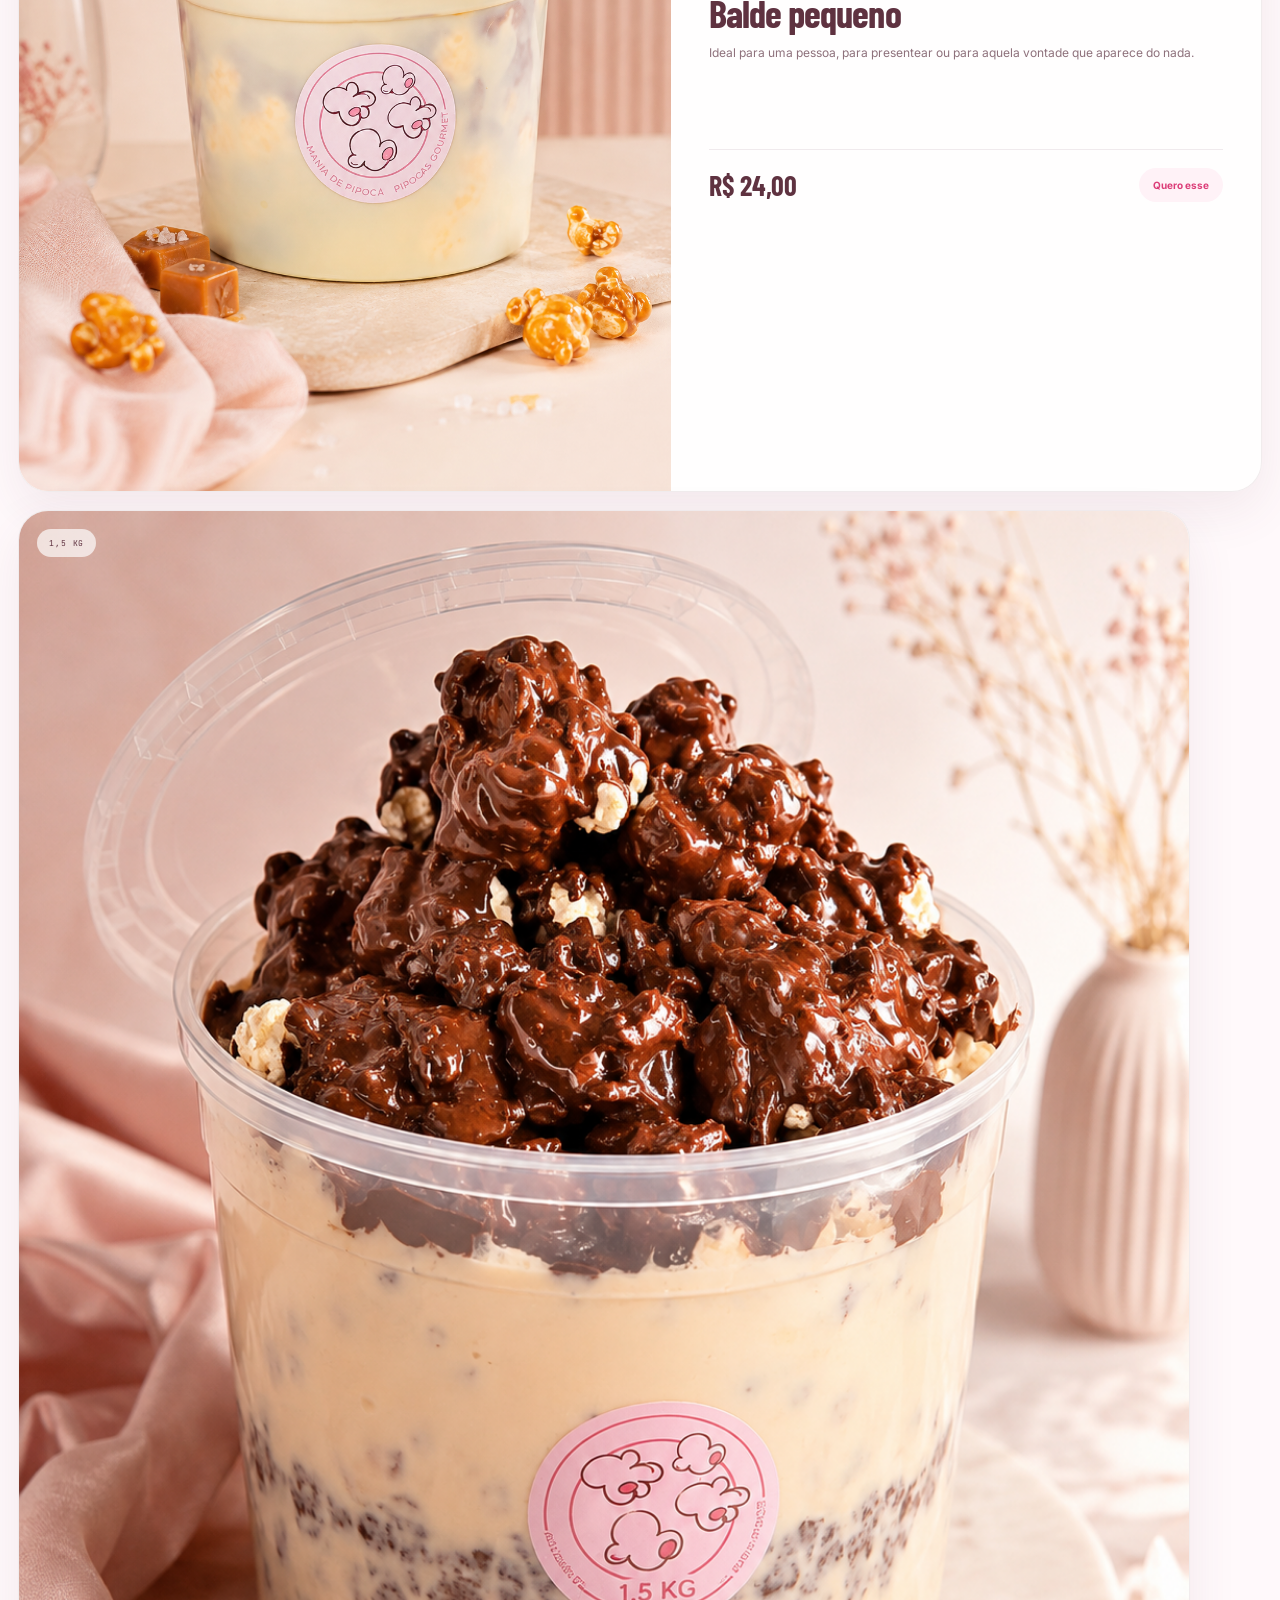
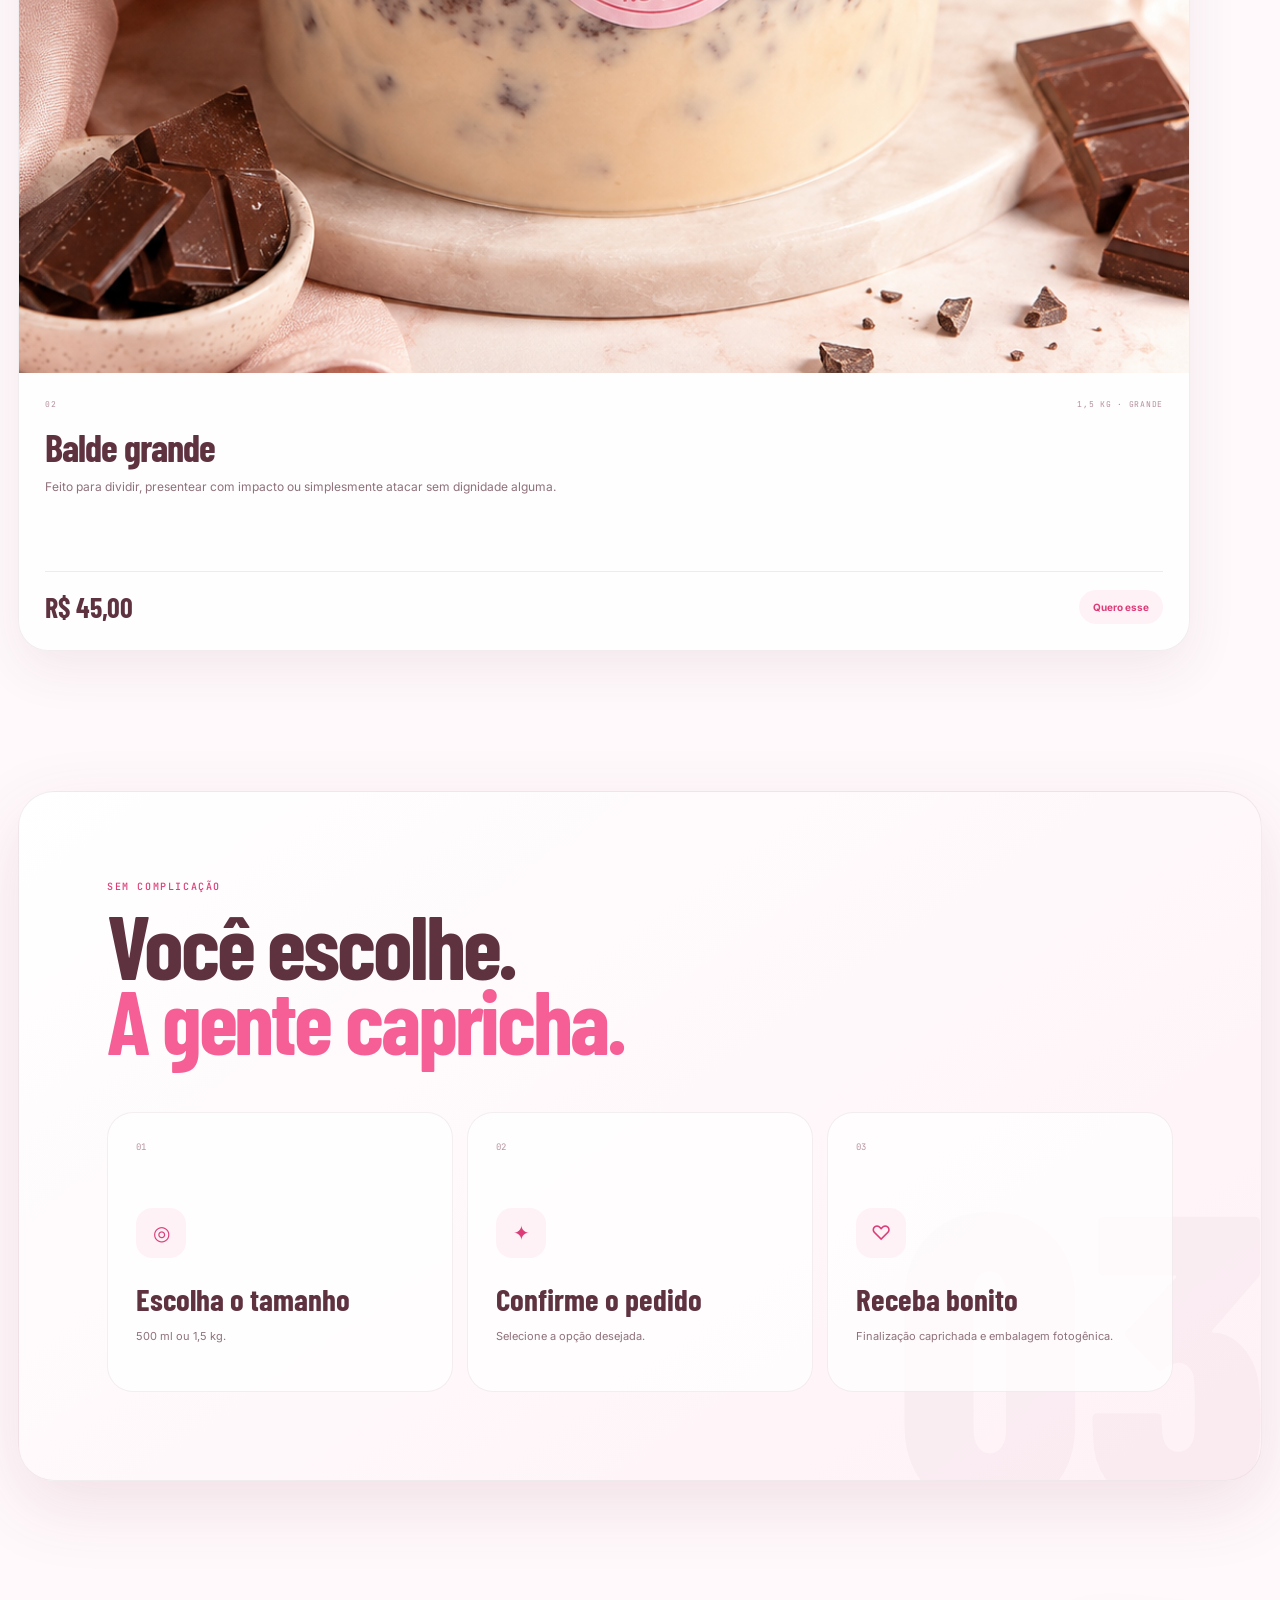
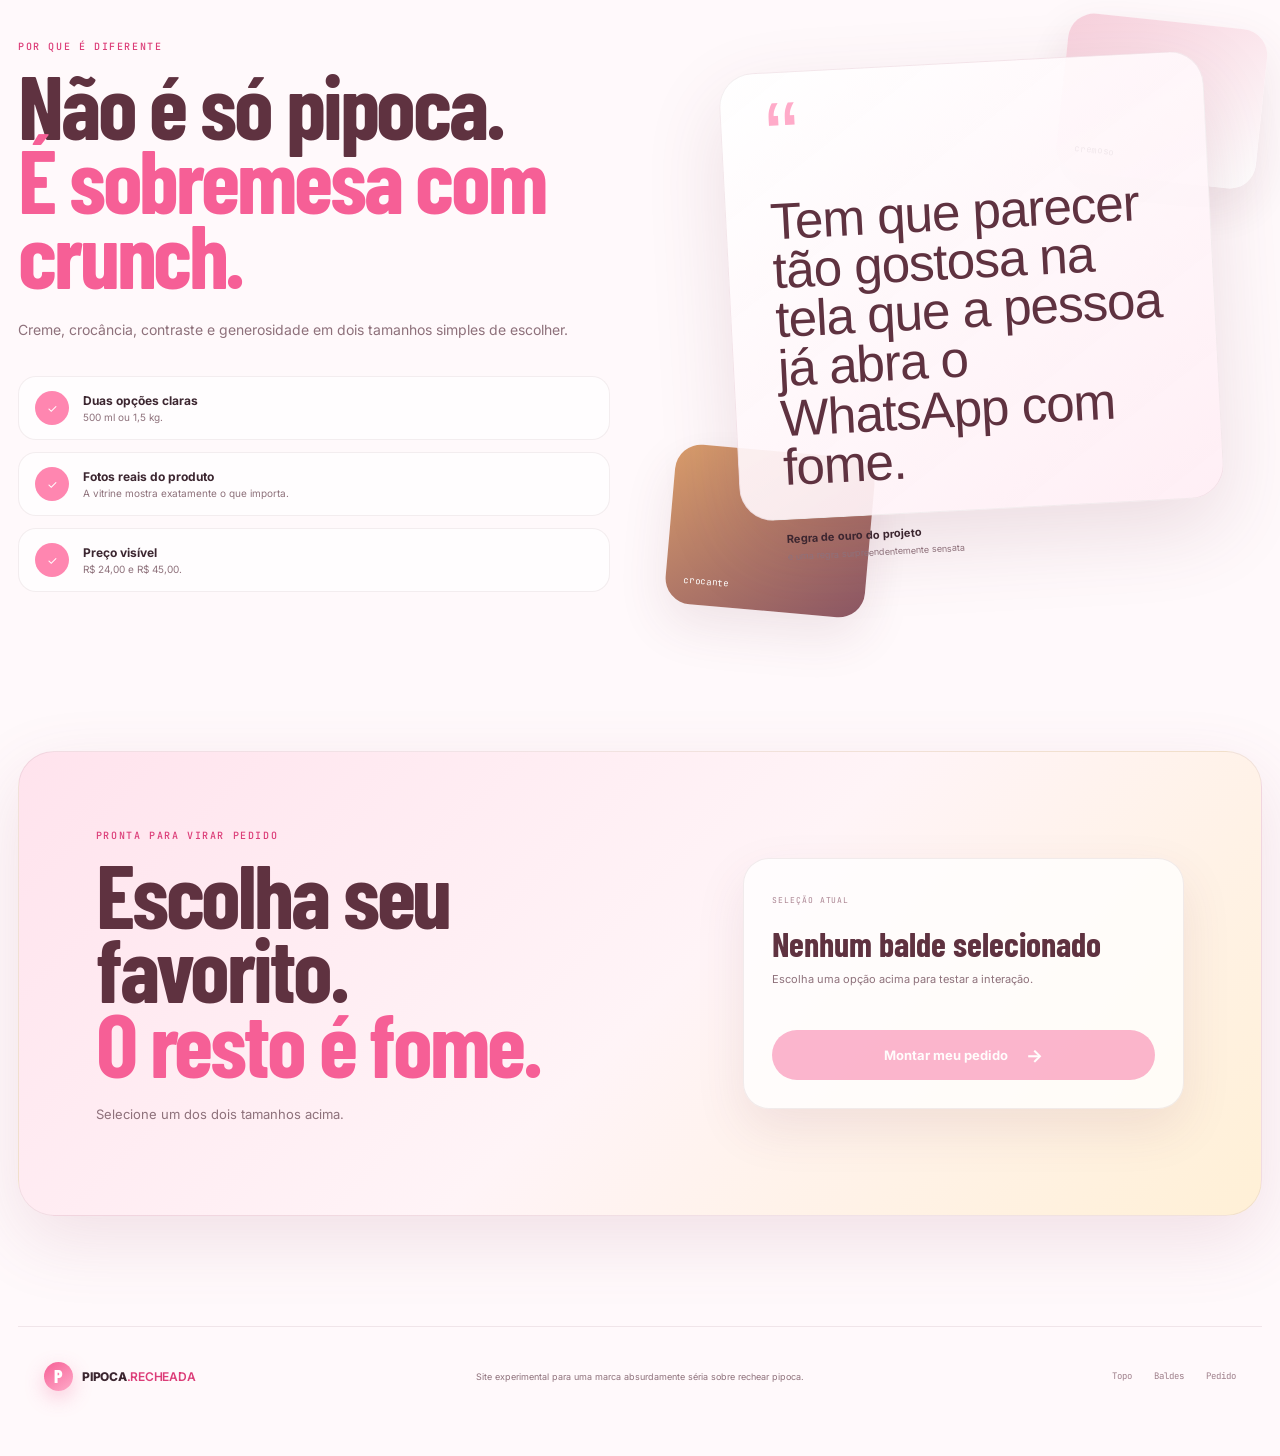
==== commit dda0d3ab: "Atualiza header com gptheader e deixa somente os dois tamanhos com preços" ====
--- a/index.html
+++ b/index.html
@@ -5,19 +5,20 @@
   <meta name="viewport" content="width=device-width, initial-scale=1.0" />
   <meta name="theme-color" content="#fff8fb" />
   <title>Pipoca Recheada | Baldes feitos para dividir (ou não)</title>
-  <meta name="description" content="Pipoca recheada, cremosa e crocante em baldes irresistíveis. Escolha seu tamanho, seu sabor e monte seu pedido." />
+  <meta name="description" content="Pipoca recheada, cremosa e crocante em baldes irresistíveis. Escolha o tamanho ideal e monte seu pedido." />
   <link rel="preconnect" href="https://fonts.googleapis.com" />
   <link rel="preconnect" href="https://fonts.gstatic.com" crossorigin />
   <link href="https://fonts.googleapis.com/css2?family=Barlow+Condensed:wght@500;600;700;800&family=Inter:wght@400;500;600;700&family=JetBrains+Mono:wght@400;500&display=swap" rel="stylesheet" />
   <link rel="stylesheet" href="styles.css" />
+  <style>
+    .hero-visual{min-height:560px;display:flex;align-items:center;justify-content:center;padding:24px}.hero-header-shot{position:relative;z-index:3;width:min(100%,540px);max-height:720px;object-fit:contain;filter:drop-shadow(0 30px 60px rgba(112,59,78,.22));animation:floatHeader 4.5s ease-in-out infinite}.hero-visual::before{content:"";position:absolute;width:min(38vw,520px);height:min(38vw,520px);border-radius:50%;background:radial-gradient(circle,rgba(255,255,255,.92) 0%,rgba(255,215,230,.68) 48%,rgba(255,255,255,0) 73%);filter:blur(8px)}.product-grid.two-products{grid-template-columns:repeat(2,minmax(0,1fr))}.product-media.real-photo{padding:0;overflow:hidden;min-height:420px;background:linear-gradient(180deg,#fff6f9 0%,#fff0d8 100%)}.product-photo{width:100%;height:100%;min-height:420px;display:block;object-fit:cover;object-position:center}@keyframes floatHeader{0%,100%{transform:translateY(0)}50%{transform:translateY(-8px)}}@media(max-width:980px){.product-grid.two-products{grid-template-columns:1fr}.hero-header-shot{width:min(100%,420px)}}
+  </style>
 </head>
 <body>
   <div class="page-glow page-glow-one" aria-hidden="true"></div>
   <div class="page-glow page-glow-two" aria-hidden="true"></div>
   <div class="dot-grid" aria-hidden="true"></div>
-  <div class="structural-grid" aria-hidden="true">
-    <span class="v v-one"></span><span class="v v-two"></span><span class="h h-one"></span><span class="h h-two"></span>
-  </div>
+  <div class="structural-grid" aria-hidden="true"><span class="v v-one"></span><span class="v v-two"></span><span class="h h-one"></span><span class="h h-two"></span></div>
 
   <header class="site-header">
     <nav class="nav-pill" aria-label="Navegação principal">
@@ -37,93 +38,37 @@
         <div class="hero-copy">
           <div class="eyebrow"><span class="eyebrow-dot"></span> CROCANTE + CREMOSA + FEITA PRA VICIAR</div>
           <h1>Pipoca por fora.<br /><span>Recheio sem juízo.</span></h1>
-          <p class="hero-description">Baldes generosos de pipoca crocante com recheios cremosos, coberturas e combinações que ficam absurdamente bonitas na mesa e perigosamente fáceis de acabar.</p>
+          <p class="hero-description">Baldes generosos de pipoca crocante com recheios cremosos e finalização caprichada.</p>
           <div class="hero-actions"><a class="button-primary" href="#sabores">Ver os baldes <span>→</span></a><a class="button-secondary" href="#como-funciona">Como pedir</a></div>
-          <div class="hero-proof"><div class="proof-avatars" aria-hidden="true"><span>🍿</span><span>🍓</span><span>🍫</span></div><div><strong>Feita para impressionar</strong><small>Festa, presente, filme ou vontade sem explicação.</small></div></div>
+          <div class="hero-proof"><div class="proof-avatars" aria-hidden="true"><span>🍿</span><span>🍓</span><span>🍫</span></div><div><strong>Dois tamanhos, zero enrolação</strong><small>Pequeno para matar a vontade e grande para impressionar.</small></div></div>
         </div>
-        <div class="hero-visual" aria-label="Ilustração de um balde de pipoca recheada">
-          <div class="floating-chip chip-one">+ crocante</div><div class="floating-chip chip-two">muito recheio</div><div class="floating-chip chip-three">feito na hora</div>
-          <div class="bucket-shadow"></div>
-          <div class="popcorn-cluster" aria-hidden="true"><span class="kernel k1"></span><span class="kernel k2"></span><span class="kernel k3"></span><span class="kernel k4"></span><span class="kernel k5"></span><span class="kernel k6"></span><span class="kernel k7"></span><span class="kernel k8"></span><span class="kernel k9"></span><span class="kernel k10"></span><span class="kernel k11"></span><span class="kernel k12"></span></div>
-          <div class="hero-bucket"><div class="bucket-rim"></div><div class="bucket-drip drip-one"></div><div class="bucket-drip drip-two"></div><div class="bucket-label"><span class="mini-label">PIPOCA</span><strong>recheada</strong><span class="tiny-stars">✦ ✦ ✦</span></div></div>
-          <div class="chocolate-ribbon ribbon-one" aria-hidden="true"></div><div class="chocolate-ribbon ribbon-two" aria-hidden="true"></div><span class="crumb crumb-one"></span><span class="crumb crumb-two"></span><span class="crumb crumb-three"></span>
-        </div>
-        <div class="hero-bottom-strip"><span>01 / SABORES MARCANTES</span><span>02 / BALDES GENEROSOS</span><span>03 / EXPERIÊNCIA DE PRESENTE</span></div>
+        <div class="hero-visual" aria-label="Imagem principal do balde de pipoca recheada"><img class="hero-header-shot" src="gptheader.png" alt="Balde de pipoca recheada" /></div>
+        <div class="hero-bottom-strip"><span>01 / 500 ML</span><span>02 / 1,5 KG</span><span>03 / PIPOCA RECHEADA</span></div>
       </div>
     </section>
 
     <section id="sabores" class="products section-shell">
-      <div class="section-heading">
-        <div><div class="eyebrow">ESCOLHA O TAMANHO</div><h2>Do mimo individual<br /><span>ao balde sem limites.</span></h2></div>
-        <p>Agora os dois tamanhos reais já aparecem com as imagens editoriais. A vitrine fica muito mais forte porque o produto finalmente faz o trabalho de vender a si mesmo, milagre raro da internet.</p>
-      </div>
-
-      <div class="product-grid">
+      <div class="section-heading"><div><div class="eyebrow">ESCOLHA O TAMANHO</div><h2>As duas opções reais<br /><span>do seu cardápio.</span></h2></div><p>Escolha entre o balde pequeno de 500 ml e o grande de 1,5 kg.</p></div>
+      <div class="product-grid two-products">
         <article class="product-card featured">
-          <div class="product-media flavor-pink" style="padding:0; overflow:hidden; min-height:420px;">
-            <span class="product-badge" style="z-index:2;">500 ML</span>
-            <img src="chatgptimage.png" alt="Balde de 500 ml de pipoca recheada" style="width:100%;height:100%;min-height:420px;display:block;object-fit:cover;object-position:center;" />
-          </div>
-          <div class="product-content">
-            <div class="product-topline"><span>01</span><span>500 ML · INDIVIDUAL</span></div>
-            <h3>Balde 500 ml</h3>
-            <p>Compacto, bonito e recheado. Perfeito para uma pessoa, presente pequeno ou aquela sobremesa que começa com “só um pouquinho”.</p>
-            <div class="product-footer"><span class="price">R$ --,--</span><button class="mini-button" data-product="Balde 500 ml">Quero esse</button></div>
-          </div>
+          <div class="product-media real-photo"><span class="product-badge">500 ML</span><img class="product-photo" src="chatgptimage.png" alt="Balde pequeno de 500 ml de pipoca recheada" /></div>
+          <div class="product-content"><div class="product-topline"><span>01</span><span>500 ML · PEQUENA</span></div><h3>Balde pequeno</h3><p>Ideal para uma pessoa, para presentear ou para aquela vontade que aparece do nada.</p><div class="product-footer"><span class="price">R$ 24,00</span><button class="mini-button" data-product="Balde pequeno · R$ 24,00">Quero esse</button></div></div>
         </article>
-
         <article class="product-card">
-          <div class="product-media flavor-caramel" style="padding:0; overflow:hidden; min-height:420px;">
-            <span class="product-badge" style="z-index:2;">1,5 KG</span>
-            <img src="chagptimage2.png" alt="Balde de 1,5 kg de pipoca recheada com chocolate" style="width:100%;height:100%;min-height:420px;display:block;object-fit:cover;object-position:center;" />
-          </div>
-          <div class="product-content">
-            <div class="product-topline"><span>02</span><span>1,5 KG · GIGANTE</span></div>
-            <h3>Balde 1,5 kg</h3>
-            <p>O balde grande para festas, encontros, presentes absurdamente generosos ou pessoas que não reconhecem o conceito de “porção”.</p>
-            <div class="product-footer"><span class="price">R$ --,--</span><button class="mini-button" data-product="Balde 1,5 kg">Quero esse</button></div>
-          </div>
+          <div class="product-media real-photo"><span class="product-badge subtle">1,5 KG</span><img class="product-photo" src="chagptimage2.png" alt="Balde grande de 1,5 kg de pipoca recheada" /></div>
+          <div class="product-content"><div class="product-topline"><span>02</span><span>1,5 KG · GRANDE</span></div><h3>Balde grande</h3><p>Feito para dividir, presentear com impacto ou simplesmente atacar sem dignidade alguma.</p><div class="product-footer"><span class="price">R$ 45,00</span><button class="mini-button" data-product="Balde grande · R$ 45,00">Quero esse</button></div></div>
         </article>
-
-        <article class="product-card">
-          <div class="product-media flavor-berry">
-            <span class="product-badge subtle">PRÓXIMO</span>
-            <div class="photo-placeholder"><div class="placeholder-bucket"><span></span><strong>foto</strong></div><p>Próximo tamanho ou sabor<br /><small>imagem editorial aqui</small></p></div>
-          </div>
-          <div class="product-content">
-            <div class="product-topline"><span>03</span><span>EM BREVE</span></div>
-            <h3>Outra opção</h3>
-            <p>Espaço reservado para um terceiro tamanho, edição especial ou sabor que mereça destaque próprio.</p>
-            <div class="product-footer"><span class="price">R$ --,--</span><button class="mini-button" data-product="Outra opção">Quero esse</button></div>
-          </div>
-        </article>
-
-        <article class="product-card product-card-create"><div class="create-inner"><div class="create-icon">+</div><div class="eyebrow">ESPAÇO PARA EXPANDIR</div><h3>Seu próximo produto entra aqui.</h3><p>Novos tamanhos, kits, sabores ou edições sazonais podem entrar sem precisar desmontar a vitrine inteira.</p><a href="#pedido">Adicionar nova opção <span>↗</span></a></div></article>
       </div>
     </section>
 
-    <section id="como-funciona" class="process section-shell">
-      <div class="process-panel">
-        <div class="process-header"><div class="eyebrow">SEM COMPLICAÇÃO</div><h2>Você escolhe.<br /><span>A gente capricha.</span></h2></div>
-        <div class="steps-grid">
-          <article class="step-card"><span class="step-number">01</span><div class="step-icon">◎</div><h3>Escolha o balde</h3><p>Defina o tamanho ideal para matar a vontade, dividir com alguém ou fingir que vai dividir.</p></article>
-          <article class="step-card"><span class="step-number">02</span><div class="step-icon">✦</div><h3>Escolha o recheio</h3><p>Selecione uma combinação pronta ou monte a sua com os sabores disponíveis.</p></article>
-          <article class="step-card"><span class="step-number">03</span><div class="step-icon">♡</div><h3>Receba bonito</h3><p>Finalização caprichada, embalagem fotogênica e aquela sensação de “eu merecia isso”.</p></article>
-        </div>
-      </div>
-    </section>
+    <section id="como-funciona" class="process section-shell"><div class="process-panel"><div class="process-header"><div class="eyebrow">SEM COMPLICAÇÃO</div><h2>Você escolhe.<br /><span>A gente capricha.</span></h2></div><div class="steps-grid"><article class="step-card"><span class="step-number">01</span><div class="step-icon">◎</div><h3>Escolha o tamanho</h3><p>500 ml ou 1,5 kg.</p></article><article class="step-card"><span class="step-number">02</span><div class="step-icon">✦</div><h3>Confirme o pedido</h3><p>Selecione a opção desejada.</p></article><article class="step-card"><span class="step-number">03</span><div class="step-icon">♡</div><h3>Receba bonito</h3><p>Finalização caprichada e embalagem fotogênica.</p></article></div></div></section>
 
-    <section id="sobre" class="why section-shell">
-      <div class="why-grid">
-        <div class="why-copy"><div class="eyebrow">POR QUE É DIFERENTE</div><h2>Não é só pipoca.<br /><span>É sobremesa com crunch.</span></h2><p>O visual foi pensado para vender textura antes mesmo da primeira mordida: creme, crocância, contraste e generosidade. Tudo com uma estética leve e presenteável.</p><div class="check-list"><div><span>✓</span><p><strong>Texturas em camadas</strong><small>Crocante + cremoso + cobertura.</small></p></div><div><span>✓</span><p><strong>Feita para presentear</strong><small>Uma opção bonita sem cara de lembrancinha genérica.</small></p></div><div><span>✓</span><p><strong>Cardápio flexível</strong><small>Fácil de trocar sabores, tamanhos e preços no site.</small></p></div></div></div>
-        <div class="why-visual"><div class="quote-card"><span class="quote-mark">“</span><p>Tem que parecer tão gostosa na tela que a pessoa já abra o WhatsApp com fome.</p><div><strong>Regra de ouro do projeto</strong><small>e, surpreendentemente, uma boa regra de vendas</small></div></div><div class="texture-card texture-one"><span>cremoso</span></div><div class="texture-card texture-two"><span>crocante</span></div></div>
-      </div>
-    </section>
+    <section id="sobre" class="why section-shell"><div class="why-grid"><div class="why-copy"><div class="eyebrow">POR QUE É DIFERENTE</div><h2>Não é só pipoca.<br /><span>É sobremesa com crunch.</span></h2><p>Creme, crocância, contraste e generosidade em dois tamanhos simples de escolher.</p><div class="check-list"><div><span>✓</span><p><strong>Duas opções claras</strong><small>500 ml ou 1,5 kg.</small></p></div><div><span>✓</span><p><strong>Fotos reais do produto</strong><small>A vitrine mostra exatamente o que importa.</small></p></div><div><span>✓</span><p><strong>Preço visível</strong><small>R$ 24,00 e R$ 45,00.</small></p></div></div></div><div class="why-visual"><div class="quote-card"><span class="quote-mark">“</span><p>Tem que parecer tão gostosa na tela que a pessoa já abra o WhatsApp com fome.</p><div><strong>Regra de ouro do projeto</strong><small>e uma regra surpreendentemente sensata</small></div></div><div class="texture-card texture-one"><span>cremoso</span></div><div class="texture-card texture-two"><span>crocante</span></div></div></div></section>
 
-    <section id="pedido" class="order section-shell"><div class="order-card"><div class="order-copy"><div class="eyebrow">PRONTA PARA VIRAR PEDIDO</div><h2>Escolha seu favorito.<br /><span>O resto é fome.</span></h2><p>Esse bloco já pode virar o seu CTA final para WhatsApp, iFood, formulário ou checkout quando você decidir como vai vender.</p></div><div class="order-box"><span class="order-label">SELEÇÃO ATUAL</span><strong id="selected-product">Nenhum balde selecionado</strong><p id="selected-helper">Escolha uma opção acima para testar a interação.</p><a class="button-primary disabled" id="order-button" href="#sabores" aria-disabled="true">Montar meu pedido <span>→</span></a></div></div></section>
+    <section id="pedido" class="order section-shell"><div class="order-card"><div class="order-copy"><div class="eyebrow">PRONTA PARA VIRAR PEDIDO</div><h2>Escolha seu favorito.<br /><span>O resto é fome.</span></h2><p>Selecione um dos dois tamanhos acima.</p></div><div class="order-box"><span class="order-label">SELEÇÃO ATUAL</span><strong id="selected-product">Nenhum balde selecionado</strong><p id="selected-helper">Escolha uma opção acima para testar a interação.</p><a class="button-primary disabled" id="order-button" href="#sabores" aria-disabled="true">Montar meu pedido <span>→</span></a></div></div></section>
   </main>
 
   <footer class="footer section-shell"><div class="footer-inner"><div class="brand footer-brand"><span class="brand-icon">P</span><span>PIPOCA<span class="brand-soft">.RECHEADA</span></span></div><p>Site experimental para uma marca absurdamente séria sobre rechear pipoca.</p><div class="footer-links"><a href="#inicio">Topo</a><a href="#sabores">Baldes</a><a href="#pedido">Pedido</a></div></div></footer>
   <script src="script.js"></script>
 </body>
-</html>
+</html>
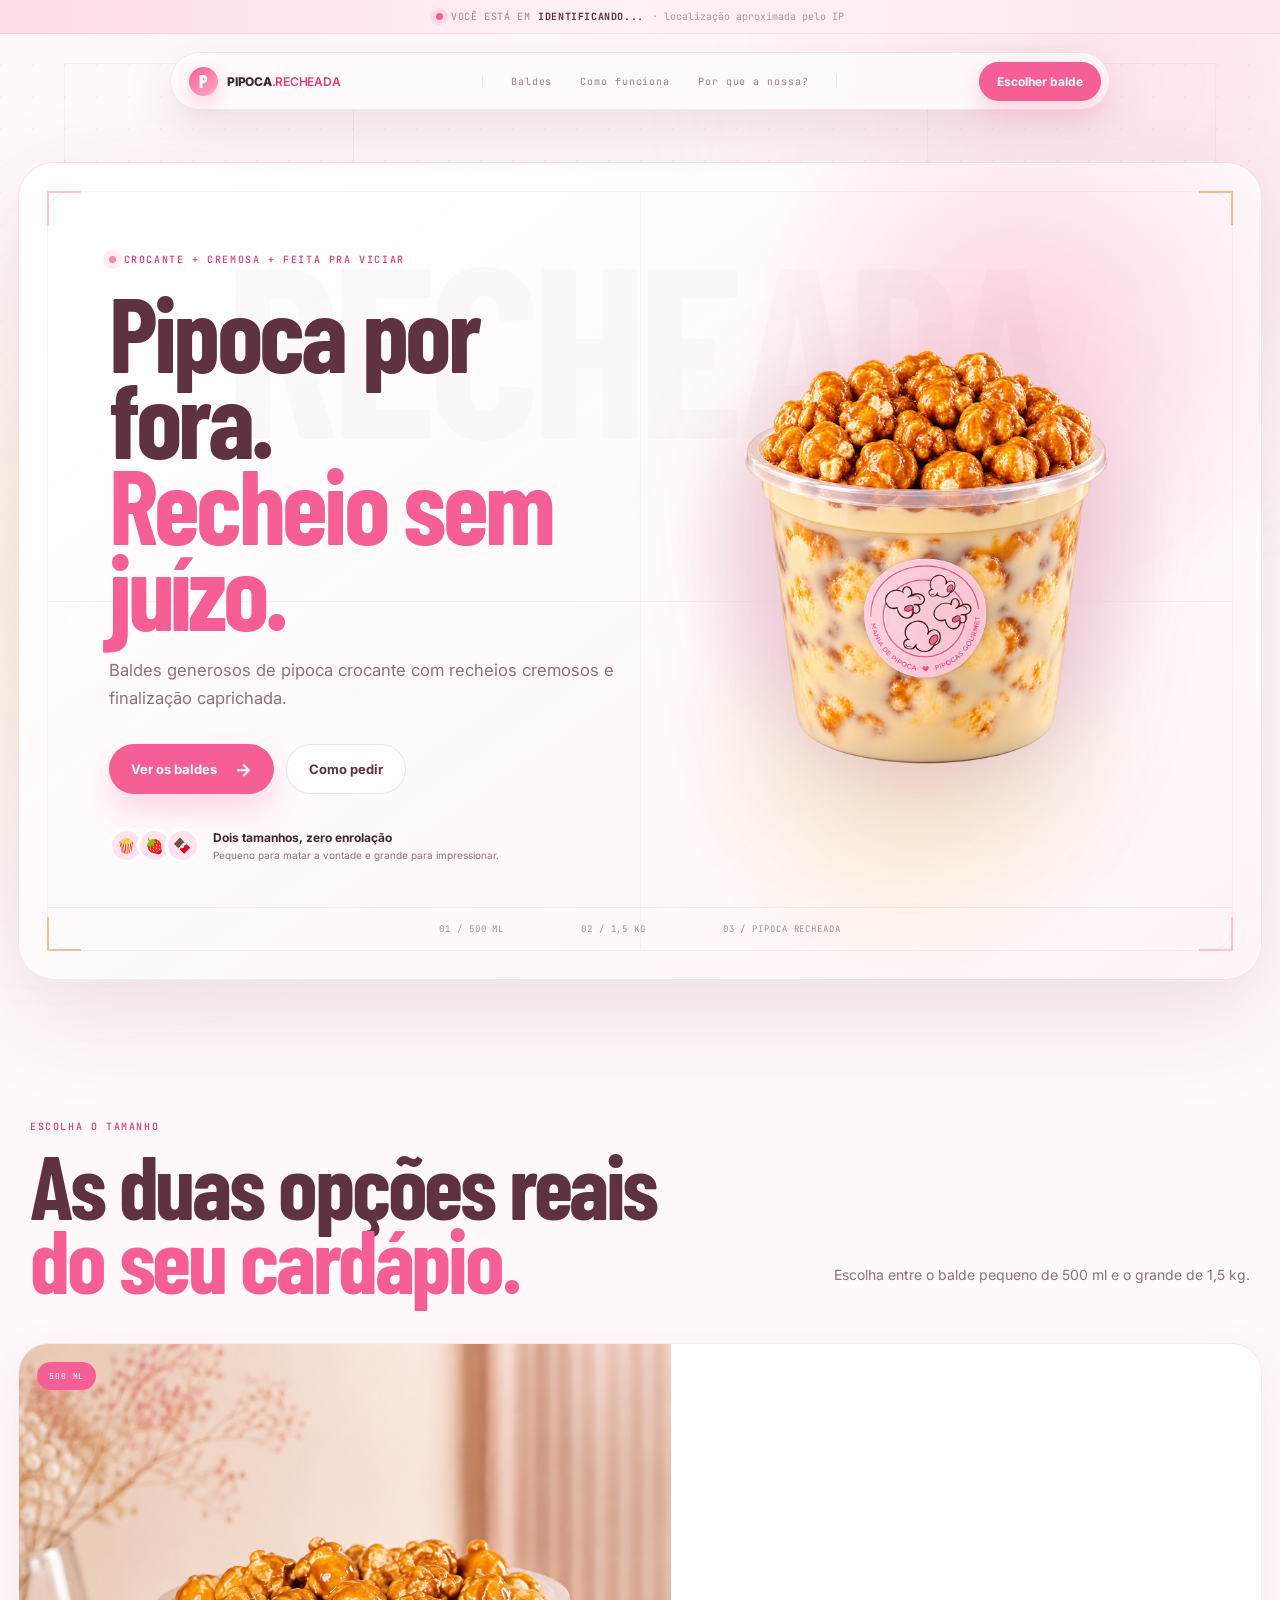
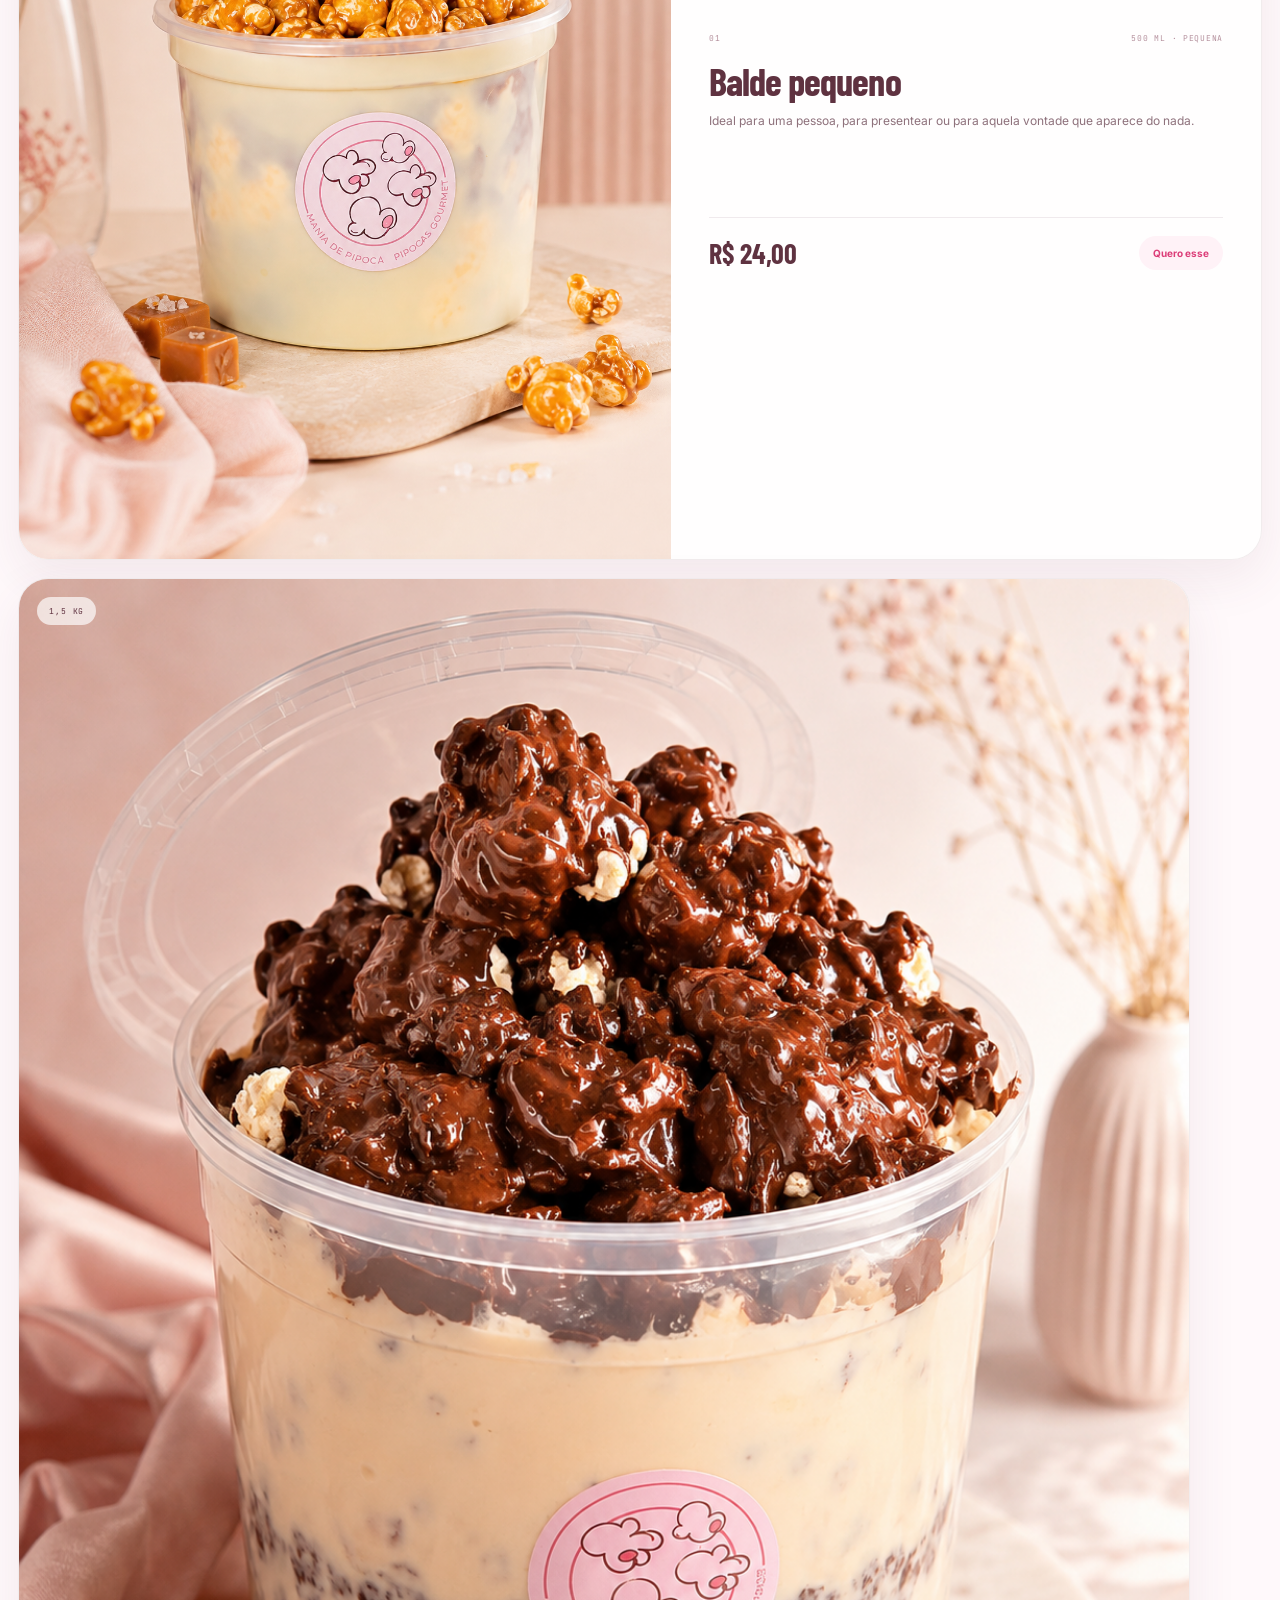
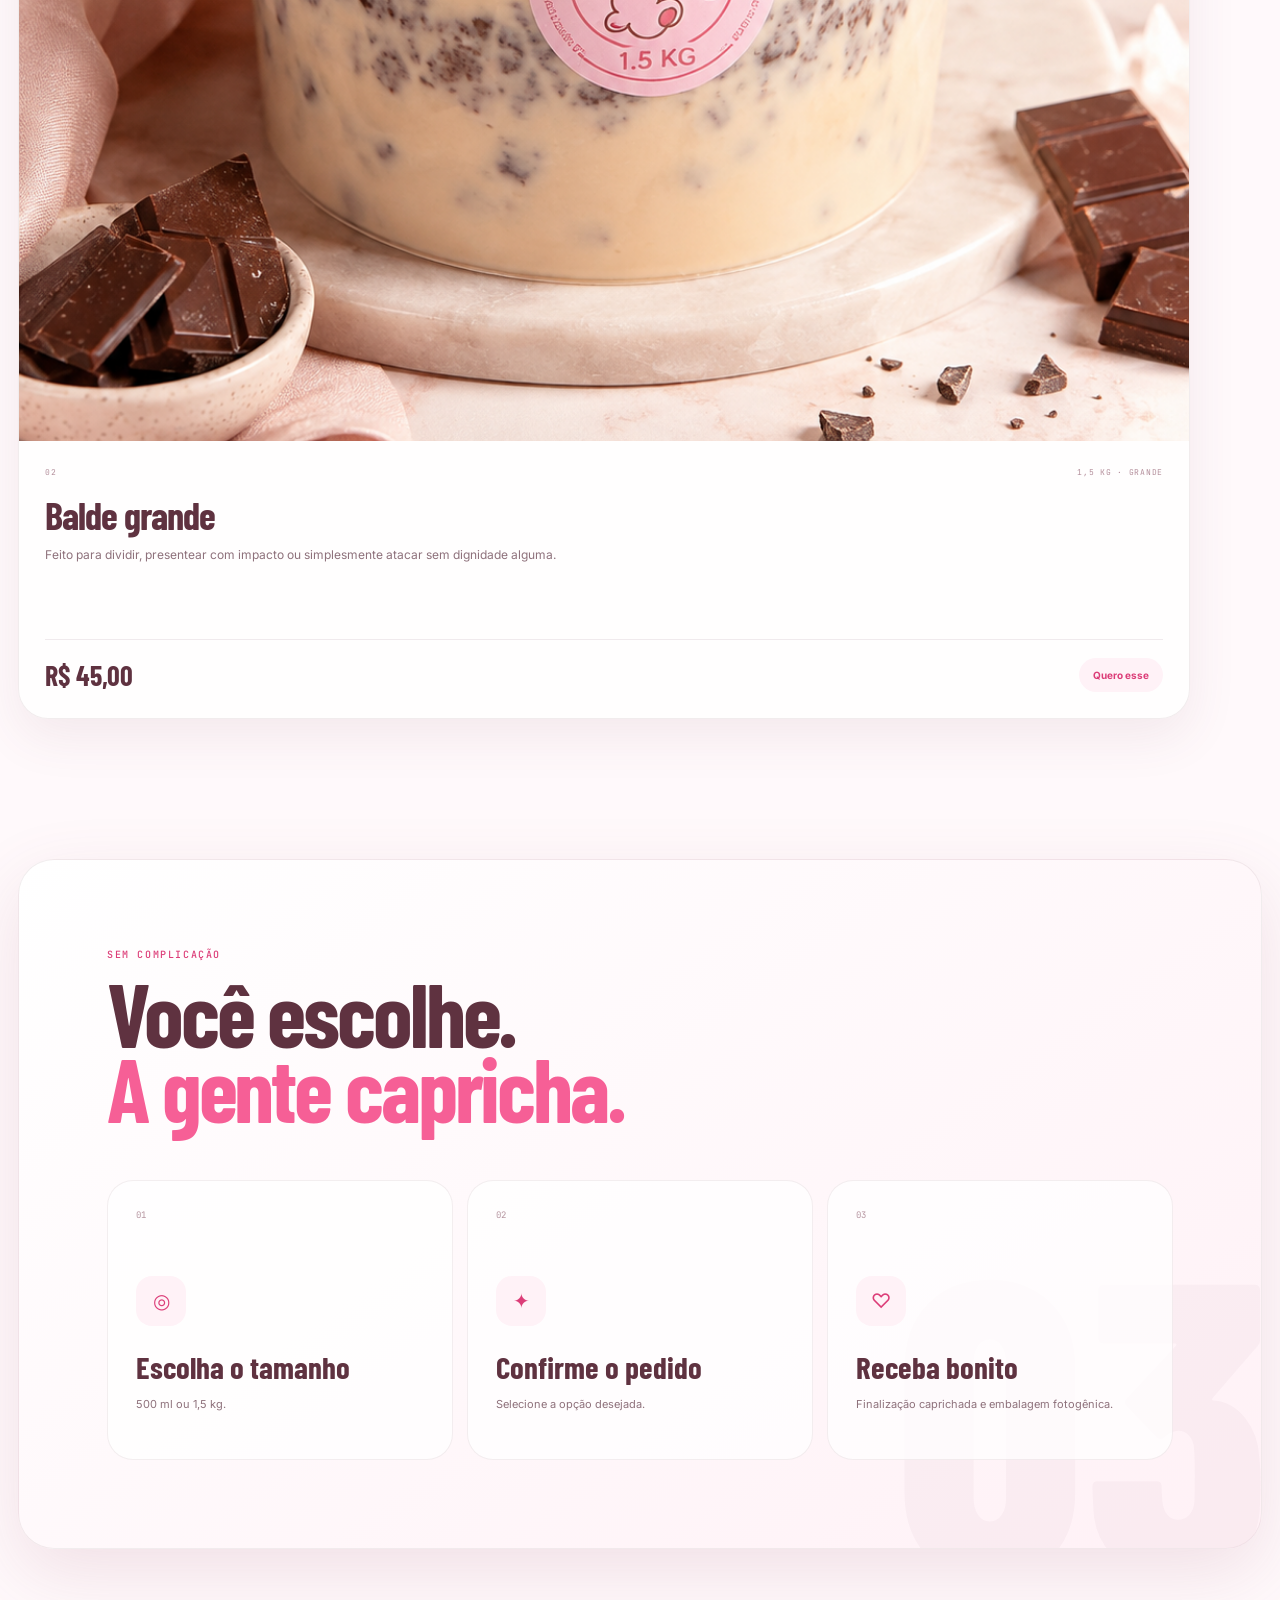
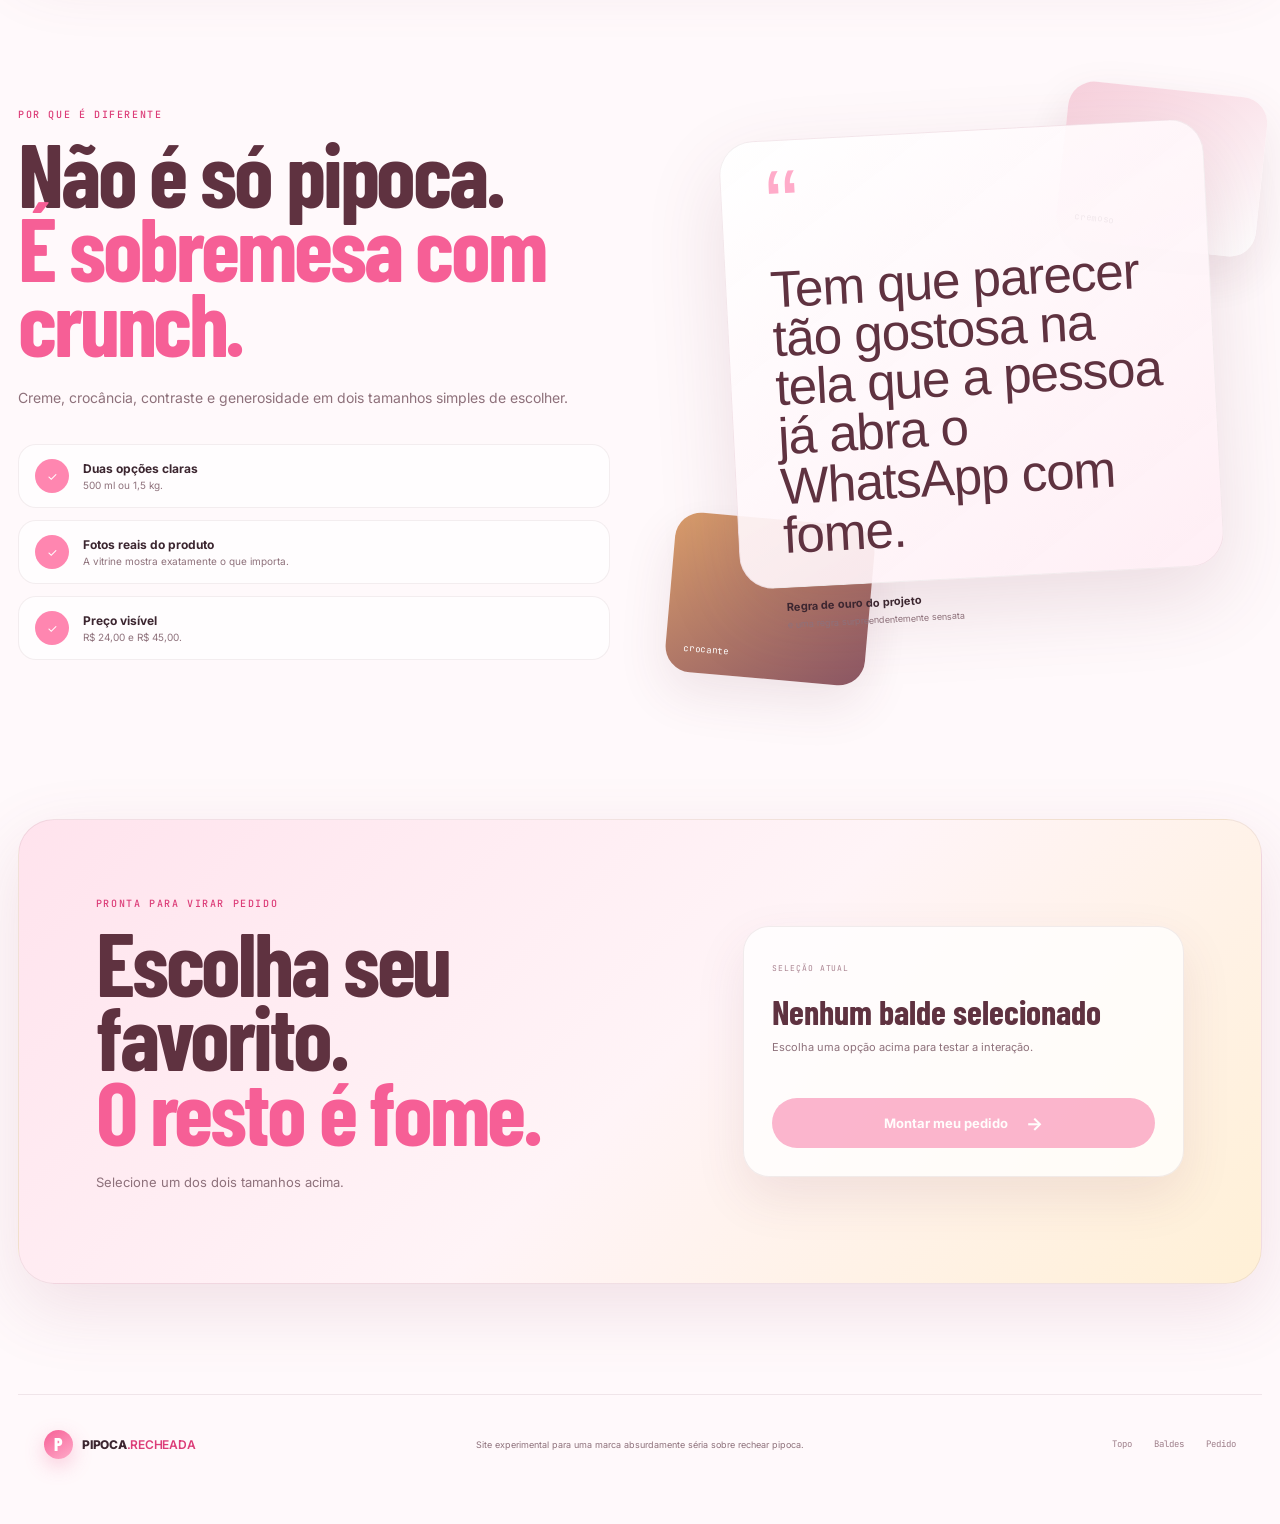
==== commit 63daf293: "Adiciona localização aproximada por IP no topo" ====
--- a/index.html
+++ b/index.html
@@ -11,10 +11,19 @@
   <link href="https://fonts.googleapis.com/css2?family=Barlow+Condensed:wght@500;600;700;800&family=Inter:wght@400;500;600;700&family=JetBrains+Mono:wght@400;500&display=swap" rel="stylesheet" />
   <link rel="stylesheet" href="styles.css" />
   <style>
-    .hero-visual{min-height:560px;display:flex;align-items:center;justify-content:center;padding:24px}.hero-header-shot{position:relative;z-index:3;width:min(100%,540px);max-height:720px;object-fit:contain;filter:drop-shadow(0 30px 60px rgba(112,59,78,.22));animation:floatHeader 4.5s ease-in-out infinite}.hero-visual::before{content:"";position:absolute;width:min(38vw,520px);height:min(38vw,520px);border-radius:50%;background:radial-gradient(circle,rgba(255,255,255,.92) 0%,rgba(255,215,230,.68) 48%,rgba(255,255,255,0) 73%);filter:blur(8px)}.product-grid.two-products{grid-template-columns:repeat(2,minmax(0,1fr))}.product-media.real-photo{padding:0;overflow:hidden;min-height:420px;background:linear-gradient(180deg,#fff6f9 0%,#fff0d8 100%)}.product-photo{width:100%;height:100%;min-height:420px;display:block;object-fit:cover;object-position:center}@keyframes floatHeader{0%,100%{transform:translateY(0)}50%{transform:translateY(-8px)}}@media(max-width:980px){.product-grid.two-products{grid-template-columns:1fr}.hero-header-shot{width:min(100%,420px)}}
+    .location-bar{position:relative;z-index:70;width:100%;min-height:34px;display:flex;align-items:center;justify-content:center;padding:7px 18px;background:linear-gradient(90deg,#ffdce9 0%,#fff1f6 48%,#ffe6ef 100%);border-bottom:1px solid rgba(118,64,83,.08);color:#7b4655;font-family:"JetBrains Mono",monospace;font-size:10px;letter-spacing:.06em;text-transform:uppercase}.location-inner{display:flex;align-items:center;justify-content:center;gap:8px;white-space:nowrap}.location-pin{width:7px;height:7px;border-radius:50%;background:#f65f96;box-shadow:0 0 0 5px rgba(246,95,150,.12)}.location-label{opacity:.65}.location-city{font-weight:700;color:#5f3240}.location-status{opacity:.55;text-transform:none;letter-spacing:0}.site-header{top:52px}.hero{padding-top:128px}.hero-visual{min-height:560px;display:flex;align-items:center;justify-content:center;padding:24px}.hero-header-shot{position:relative;z-index:3;width:min(100%,540px);max-height:720px;object-fit:contain;filter:drop-shadow(0 30px 60px rgba(112,59,78,.22));animation:floatHeader 4.5s ease-in-out infinite}.hero-visual::before{content:"";position:absolute;width:min(38vw,520px);height:min(38vw,520px);border-radius:50%;background:radial-gradient(circle,rgba(255,255,255,.92) 0%,rgba(255,215,230,.68) 48%,rgba(255,255,255,0) 73%);filter:blur(8px)}.product-grid.two-products{grid-template-columns:repeat(2,minmax(0,1fr))}.product-media.real-photo{padding:0;overflow:hidden;min-height:420px;background:linear-gradient(180deg,#fff6f9 0%,#fff0d8 100%)}.product-photo{width:100%;height:100%;min-height:420px;display:block;object-fit:cover;object-position:center}@keyframes floatHeader{0%,100%{transform:translateY(0)}50%{transform:translateY(-8px)}}@media(max-width:980px){.product-grid.two-products{grid-template-columns:1fr}.hero-header-shot{width:min(100%,420px)}}@media(max-width:640px){.location-bar{font-size:9px;padding-inline:10px}.location-status{display:none}.site-header{top:50px}.hero{padding-top:120px}}
   </style>
 </head>
 <body>
+  <div class="location-bar" id="location-bar" aria-live="polite">
+    <div class="location-inner">
+      <span class="location-pin" aria-hidden="true"></span>
+      <span class="location-label">Você está em</span>
+      <span class="location-city" id="visitor-city">identificando...</span>
+      <span class="location-status" id="location-status">· localização aproximada pelo IP</span>
+    </div>
+  </div>
+
   <div class="page-glow page-glow-one" aria-hidden="true"></div>
   <div class="page-glow page-glow-two" aria-hidden="true"></div>
   <div class="dot-grid" aria-hidden="true"></div>
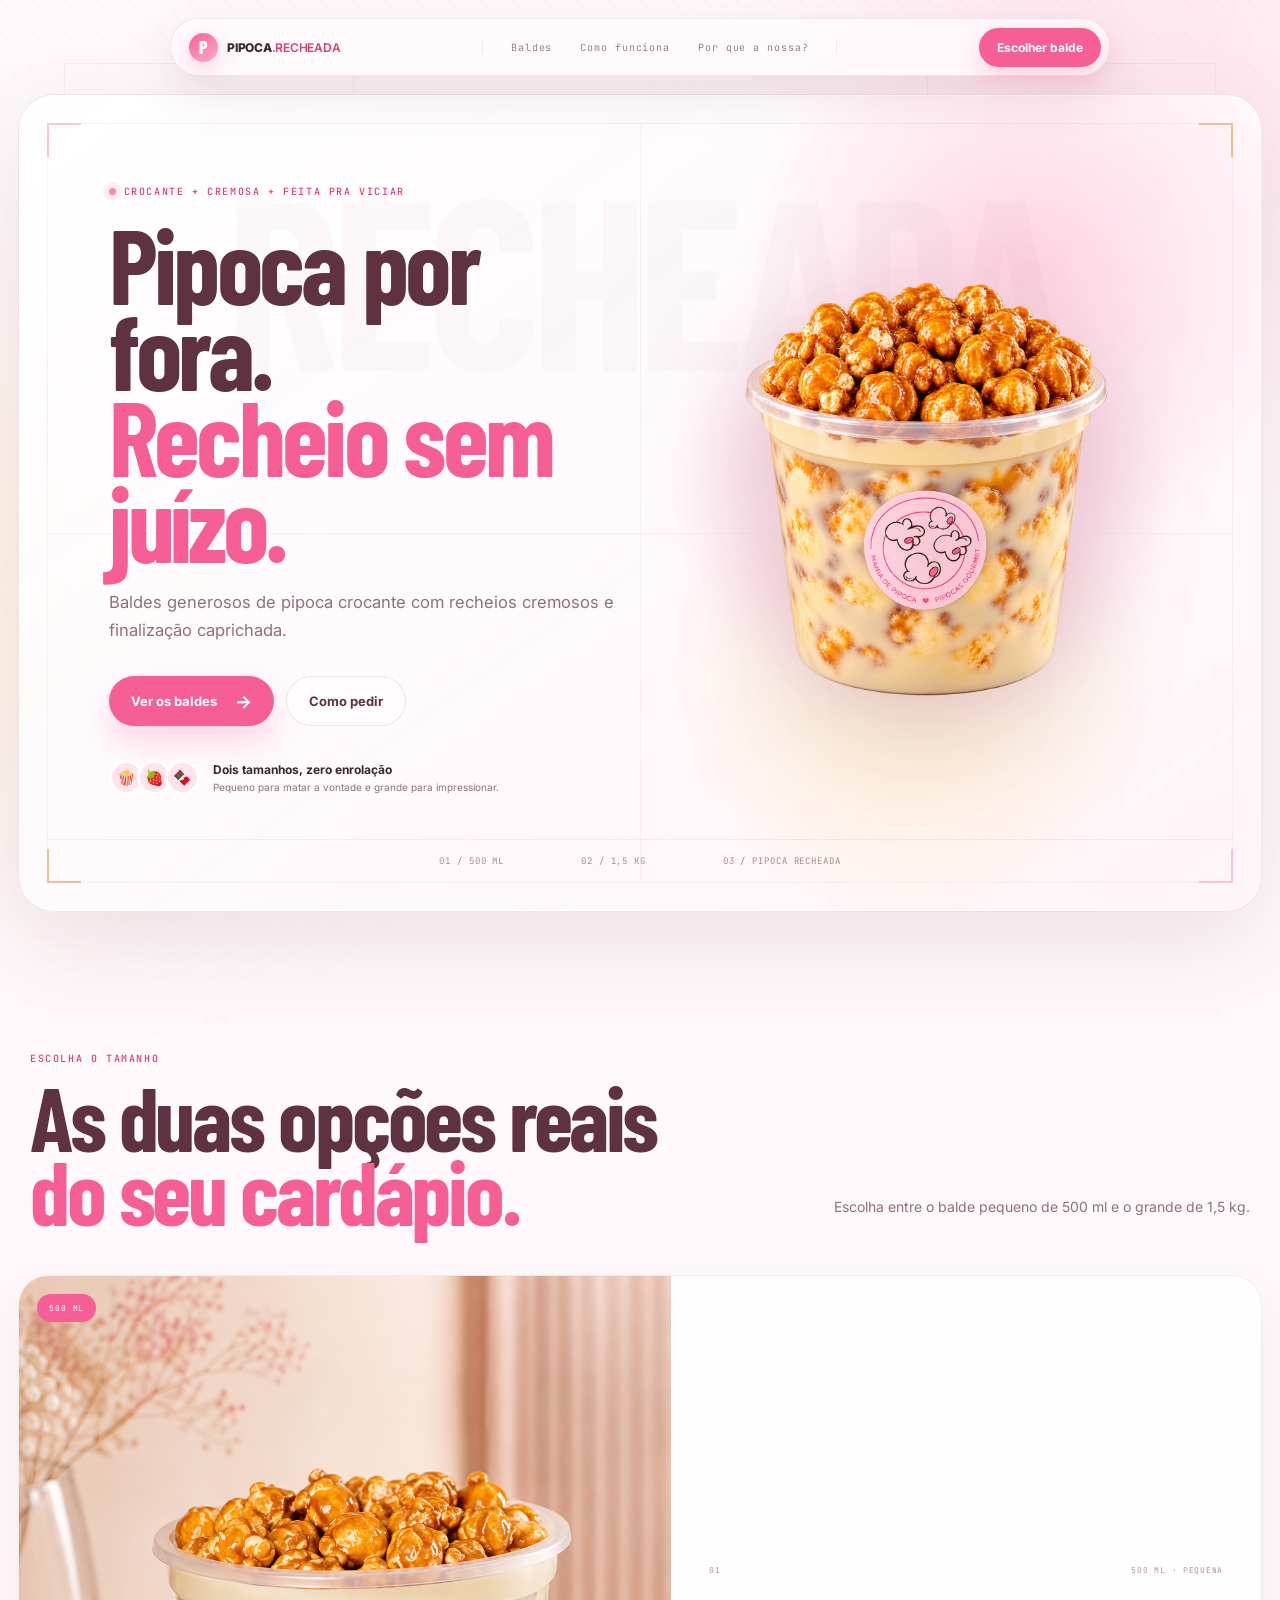
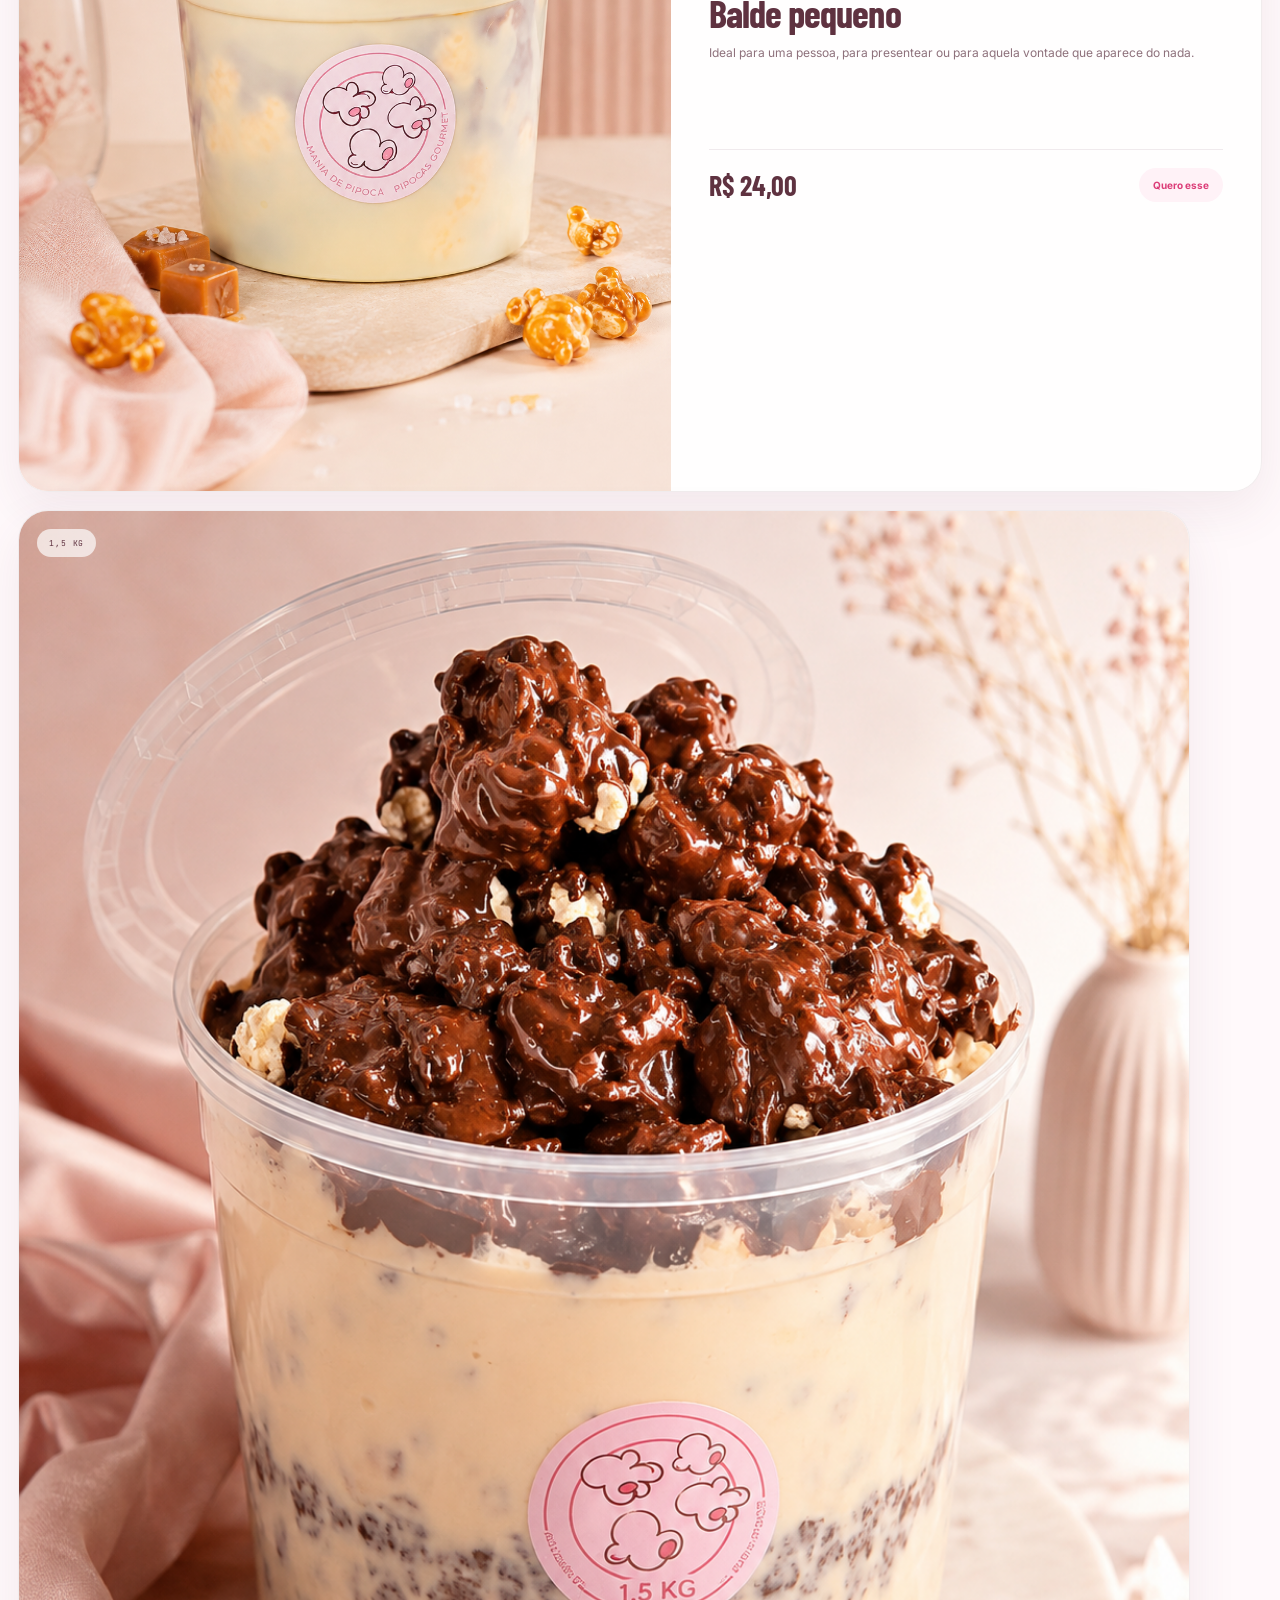
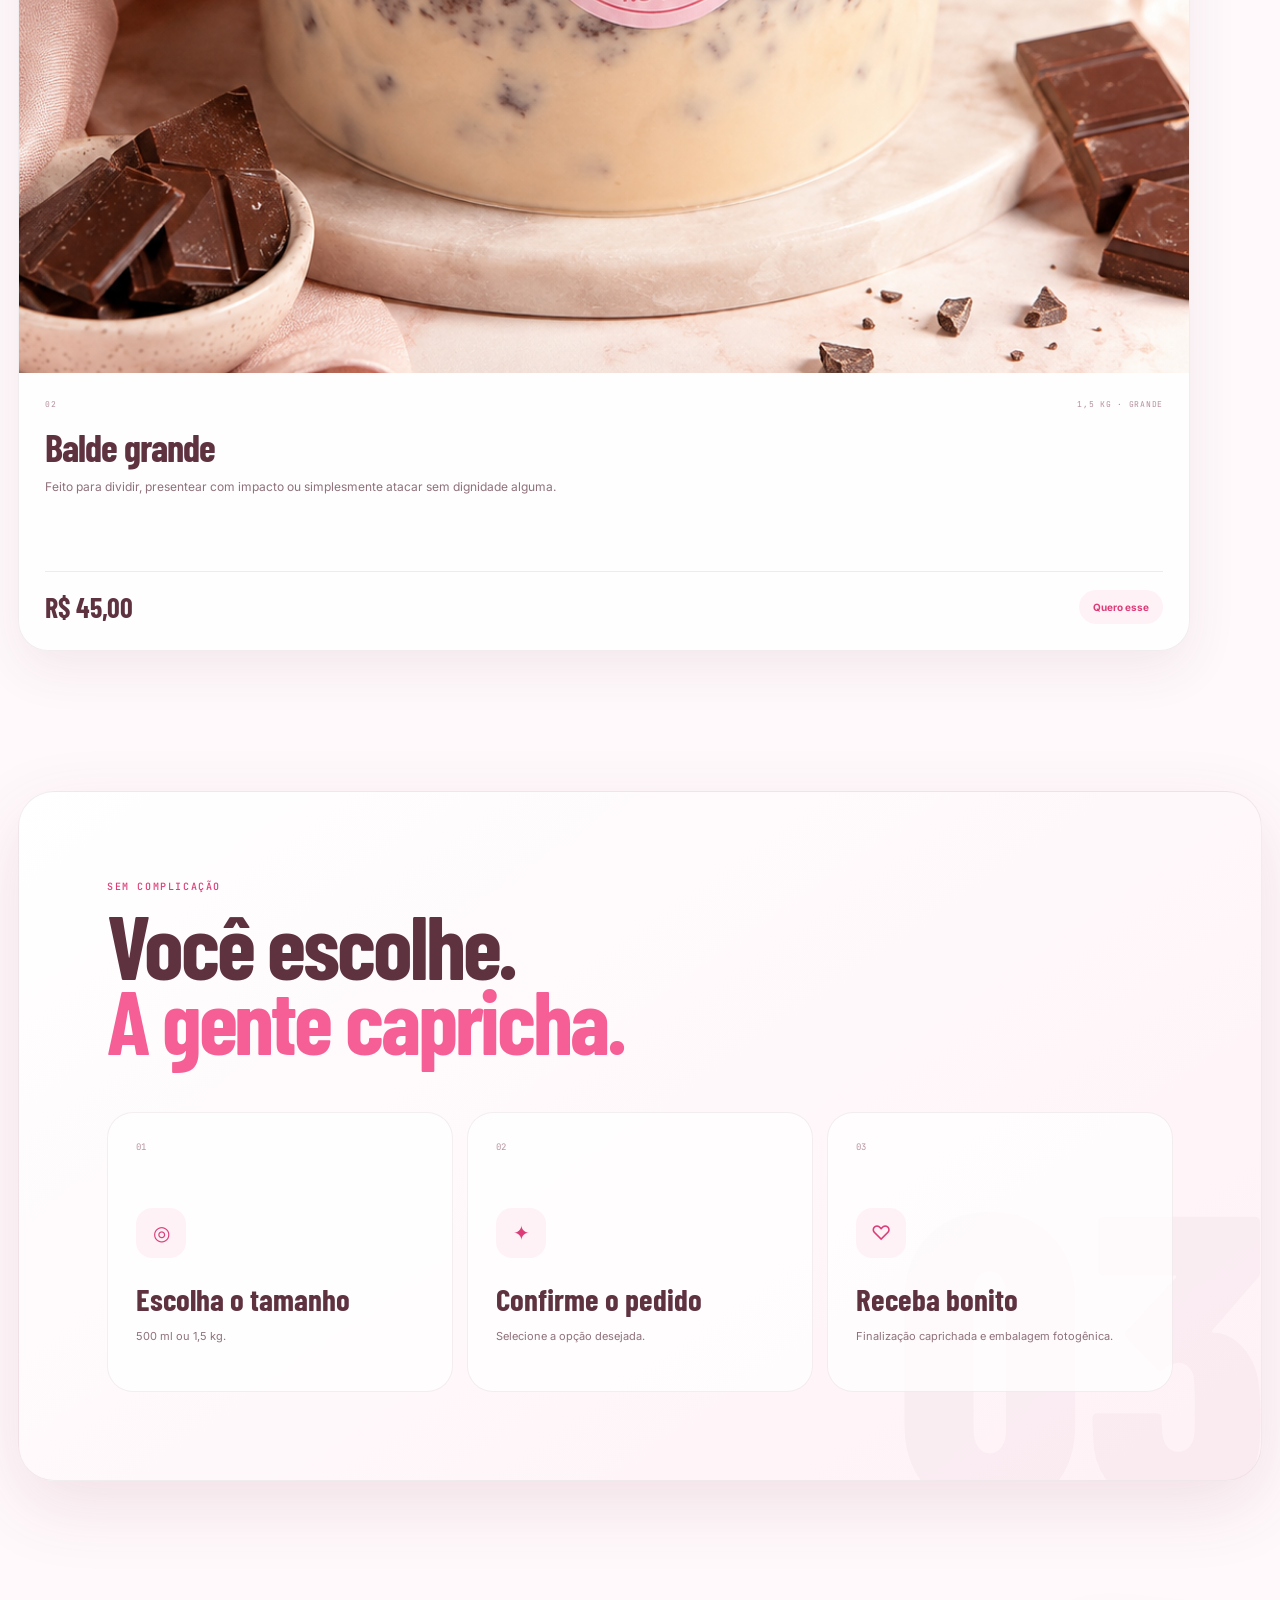
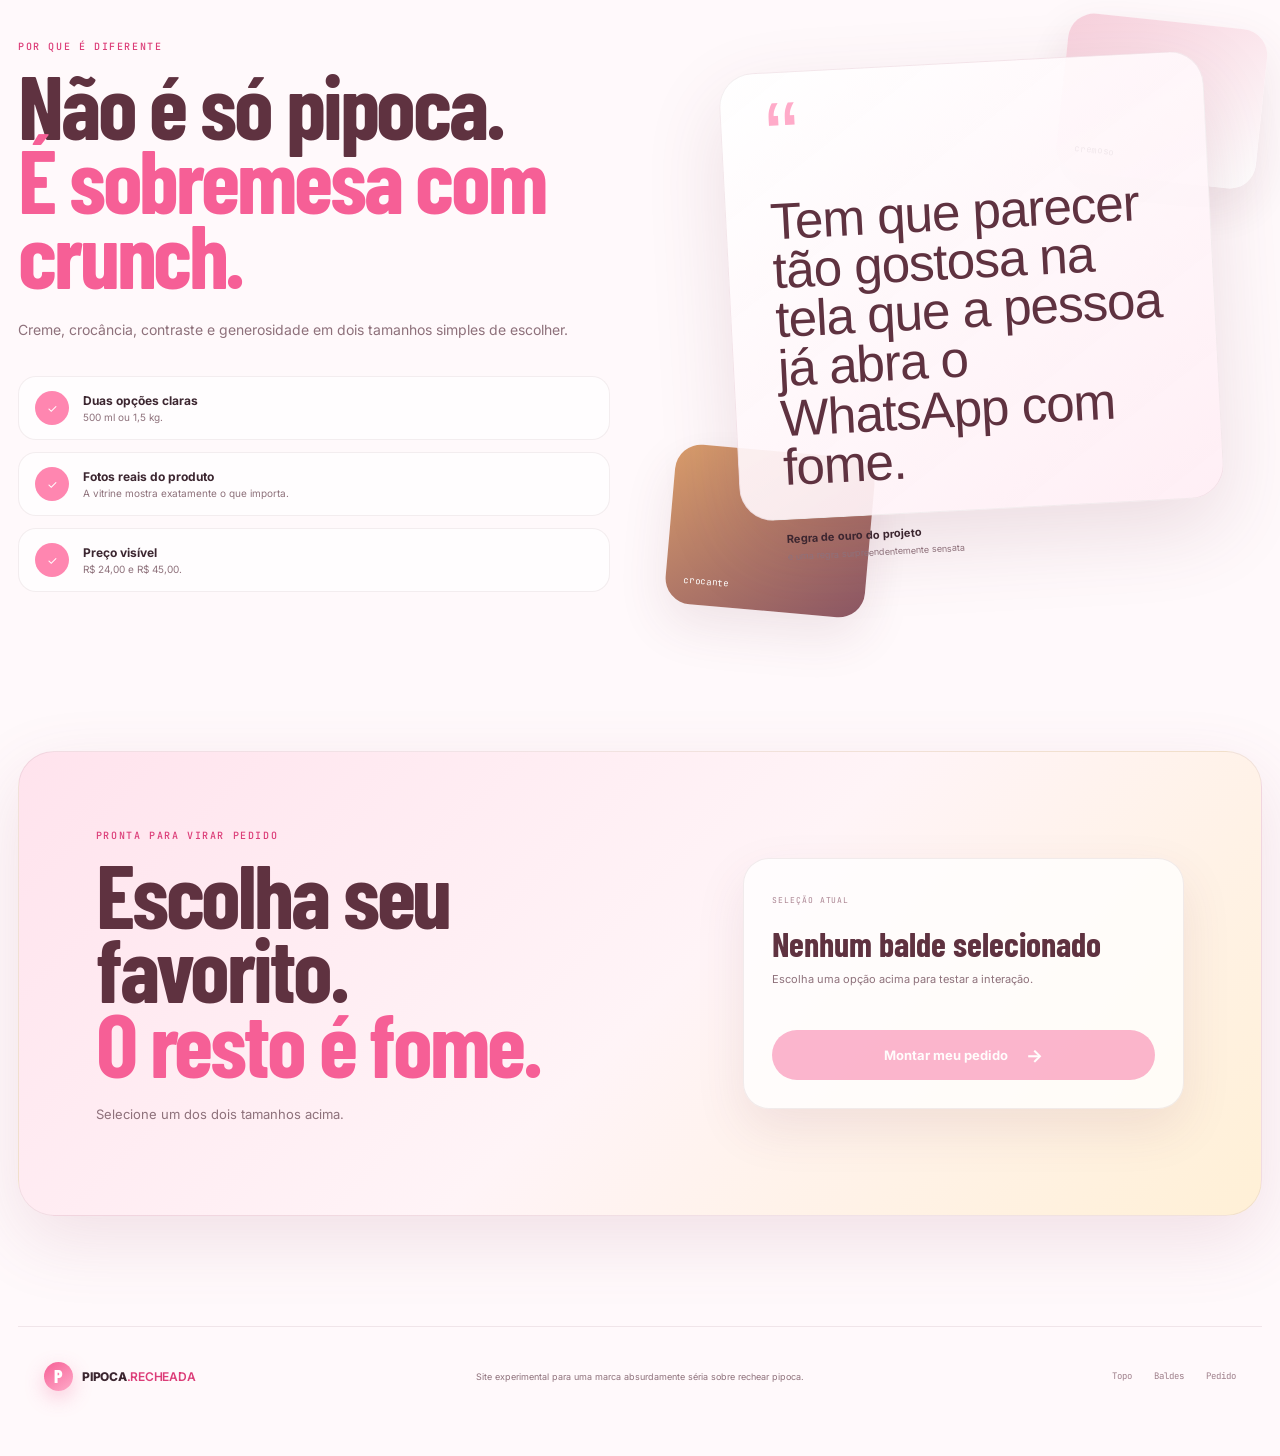
==== commit 0a52d19c: "Troca barra de localização por popup de frete grátis" ====
--- a/index.html
+++ b/index.html
@@ -11,18 +11,18 @@
   <link href="https://fonts.googleapis.com/css2?family=Barlow+Condensed:wght@500;600;700;800&family=Inter:wght@400;500;600;700&family=JetBrains+Mono:wght@400;500&display=swap" rel="stylesheet" />
   <link rel="stylesheet" href="styles.css" />
   <style>
-    .location-bar{position:relative;z-index:70;width:100%;min-height:34px;display:flex;align-items:center;justify-content:center;padding:7px 18px;background:linear-gradient(90deg,#ffdce9 0%,#fff1f6 48%,#ffe6ef 100%);border-bottom:1px solid rgba(118,64,83,.08);color:#7b4655;font-family:"JetBrains Mono",monospace;font-size:10px;letter-spacing:.06em;text-transform:uppercase}.location-inner{display:flex;align-items:center;justify-content:center;gap:8px;white-space:nowrap}.location-pin{width:7px;height:7px;border-radius:50%;background:#f65f96;box-shadow:0 0 0 5px rgba(246,95,150,.12)}.location-label{opacity:.65}.location-city{font-weight:700;color:#5f3240}.location-status{opacity:.55;text-transform:none;letter-spacing:0}.site-header{top:52px}.hero{padding-top:128px}.hero-visual{min-height:560px;display:flex;align-items:center;justify-content:center;padding:24px}.hero-header-shot{position:relative;z-index:3;width:min(100%,540px);max-height:720px;object-fit:contain;filter:drop-shadow(0 30px 60px rgba(112,59,78,.22));animation:floatHeader 4.5s ease-in-out infinite}.hero-visual::before{content:"";position:absolute;width:min(38vw,520px);height:min(38vw,520px);border-radius:50%;background:radial-gradient(circle,rgba(255,255,255,.92) 0%,rgba(255,215,230,.68) 48%,rgba(255,255,255,0) 73%);filter:blur(8px)}.product-grid.two-products{grid-template-columns:repeat(2,minmax(0,1fr))}.product-media.real-photo{padding:0;overflow:hidden;min-height:420px;background:linear-gradient(180deg,#fff6f9 0%,#fff0d8 100%)}.product-photo{width:100%;height:100%;min-height:420px;display:block;object-fit:cover;object-position:center}@keyframes floatHeader{0%,100%{transform:translateY(0)}50%{transform:translateY(-8px)}}@media(max-width:980px){.product-grid.two-products{grid-template-columns:1fr}.hero-header-shot{width:min(100%,420px)}}@media(max-width:640px){.location-bar{font-size:9px;padding-inline:10px}.location-status{display:none}.site-header{top:50px}.hero{padding-top:120px}}
+    .shipping-popup{position:fixed;top:92px;left:50%;z-index:1000;width:min(520px,calc(100% - 28px));transform:translate(-50%,-16px) scale(.97);opacity:0;pointer-events:none;transition:opacity .3s ease,transform .3s ease}.shipping-popup.is-visible{opacity:1;transform:translate(-50%,0) scale(1);pointer-events:auto}.shipping-popup-card{position:relative;overflow:hidden;padding:25px 56px 25px 28px;border:1px solid rgba(123,70,85,.12);border-radius:24px;background:rgba(255,250,252,.96);box-shadow:0 24px 70px rgba(111,54,76,.22),inset 0 1px rgba(255,255,255,.9);backdrop-filter:blur(22px)}.shipping-popup-card::before{content:"";position:absolute;width:180px;height:180px;right:-70px;top:-90px;border-radius:50%;background:rgba(255,171,201,.34);filter:blur(8px)}.shipping-kicker{position:relative;display:flex;align-items:center;gap:8px;margin-bottom:7px;color:#dc3d78;font-family:"JetBrains Mono",monospace;font-size:9px;font-weight:600;letter-spacing:.15em;text-transform:uppercase}.shipping-kicker::before{content:"";width:7px;height:7px;border-radius:50%;background:#f65f96;box-shadow:0 0 0 5px rgba(246,95,150,.12)}.shipping-title{position:relative;margin:0;color:#5f3240;font-family:"Barlow Condensed",sans-serif;font-size:clamp(29px,4vw,40px);font-weight:800;line-height:.98;letter-spacing:-.02em;text-transform:uppercase}.shipping-place{color:#f65f96}.shipping-note{position:relative;margin:9px 0 0;color:#9a7884;font-size:11px}.shipping-close{position:absolute;top:14px;right:14px;z-index:2;width:34px;height:34px;border:0;border-radius:50%;background:#fff0f5;color:#7b4655;font-size:20px;line-height:1;cursor:pointer;transition:.2s ease}.shipping-close:hover{transform:rotate(6deg);background:#ffe0eb}.hero-visual{min-height:560px;display:flex;align-items:center;justify-content:center;padding:24px}.hero-header-shot{position:relative;z-index:3;width:min(100%,540px);max-height:720px;object-fit:contain;filter:drop-shadow(0 30px 60px rgba(112,59,78,.22));animation:floatHeader 4.5s ease-in-out infinite}.hero-visual::before{content:"";position:absolute;width:min(38vw,520px);height:min(38vw,520px);border-radius:50%;background:radial-gradient(circle,rgba(255,255,255,.92) 0%,rgba(255,215,230,.68) 48%,rgba(255,255,255,0) 73%);filter:blur(8px)}.product-grid.two-products{grid-template-columns:repeat(2,minmax(0,1fr))}.product-media.real-photo{padding:0;overflow:hidden;min-height:420px;background:linear-gradient(180deg,#fff6f9 0%,#fff0d8 100%)}.product-photo{width:100%;height:100%;min-height:420px;display:block;object-fit:cover;object-position:center}@keyframes floatHeader{0%,100%{transform:translateY(0)}50%{transform:translateY(-8px)}}@media(max-width:980px){.product-grid.two-products{grid-template-columns:1fr}.hero-header-shot{width:min(100%,420px)}}@media(max-width:640px){.shipping-popup{top:82px}.shipping-popup-card{padding:21px 48px 21px 22px;border-radius:20px}.shipping-title{font-size:30px}.shipping-note{font-size:10px}}
   </style>
 </head>
 <body>
-  <div class="location-bar" id="location-bar" aria-live="polite">
-    <div class="location-inner">
-      <span class="location-pin" aria-hidden="true"></span>
-      <span class="location-label">Você está em</span>
-      <span class="location-city" id="visitor-city">identificando...</span>
-      <span class="location-status" id="location-status">· localização aproximada pelo IP</span>
+  <aside class="shipping-popup" id="shipping-popup" aria-live="polite" aria-label="Aviso de frete grátis">
+    <div class="shipping-popup-card">
+      <button class="shipping-close" id="shipping-close" type="button" aria-label="Fechar aviso">×</button>
+      <div class="shipping-kicker">Entrega especial</div>
+      <p class="shipping-title">FRETE GRÁTIS PARA <span class="shipping-place" id="shipping-place">SUA CIDADE</span></p>
+      <p class="shipping-note" id="shipping-note">Identificando sua cidade...</p>
     </div>
-  </div>
+  </aside>
 
   <div class="page-glow page-glow-one" aria-hidden="true"></div>
   <div class="page-glow page-glow-two" aria-hidden="true"></div>
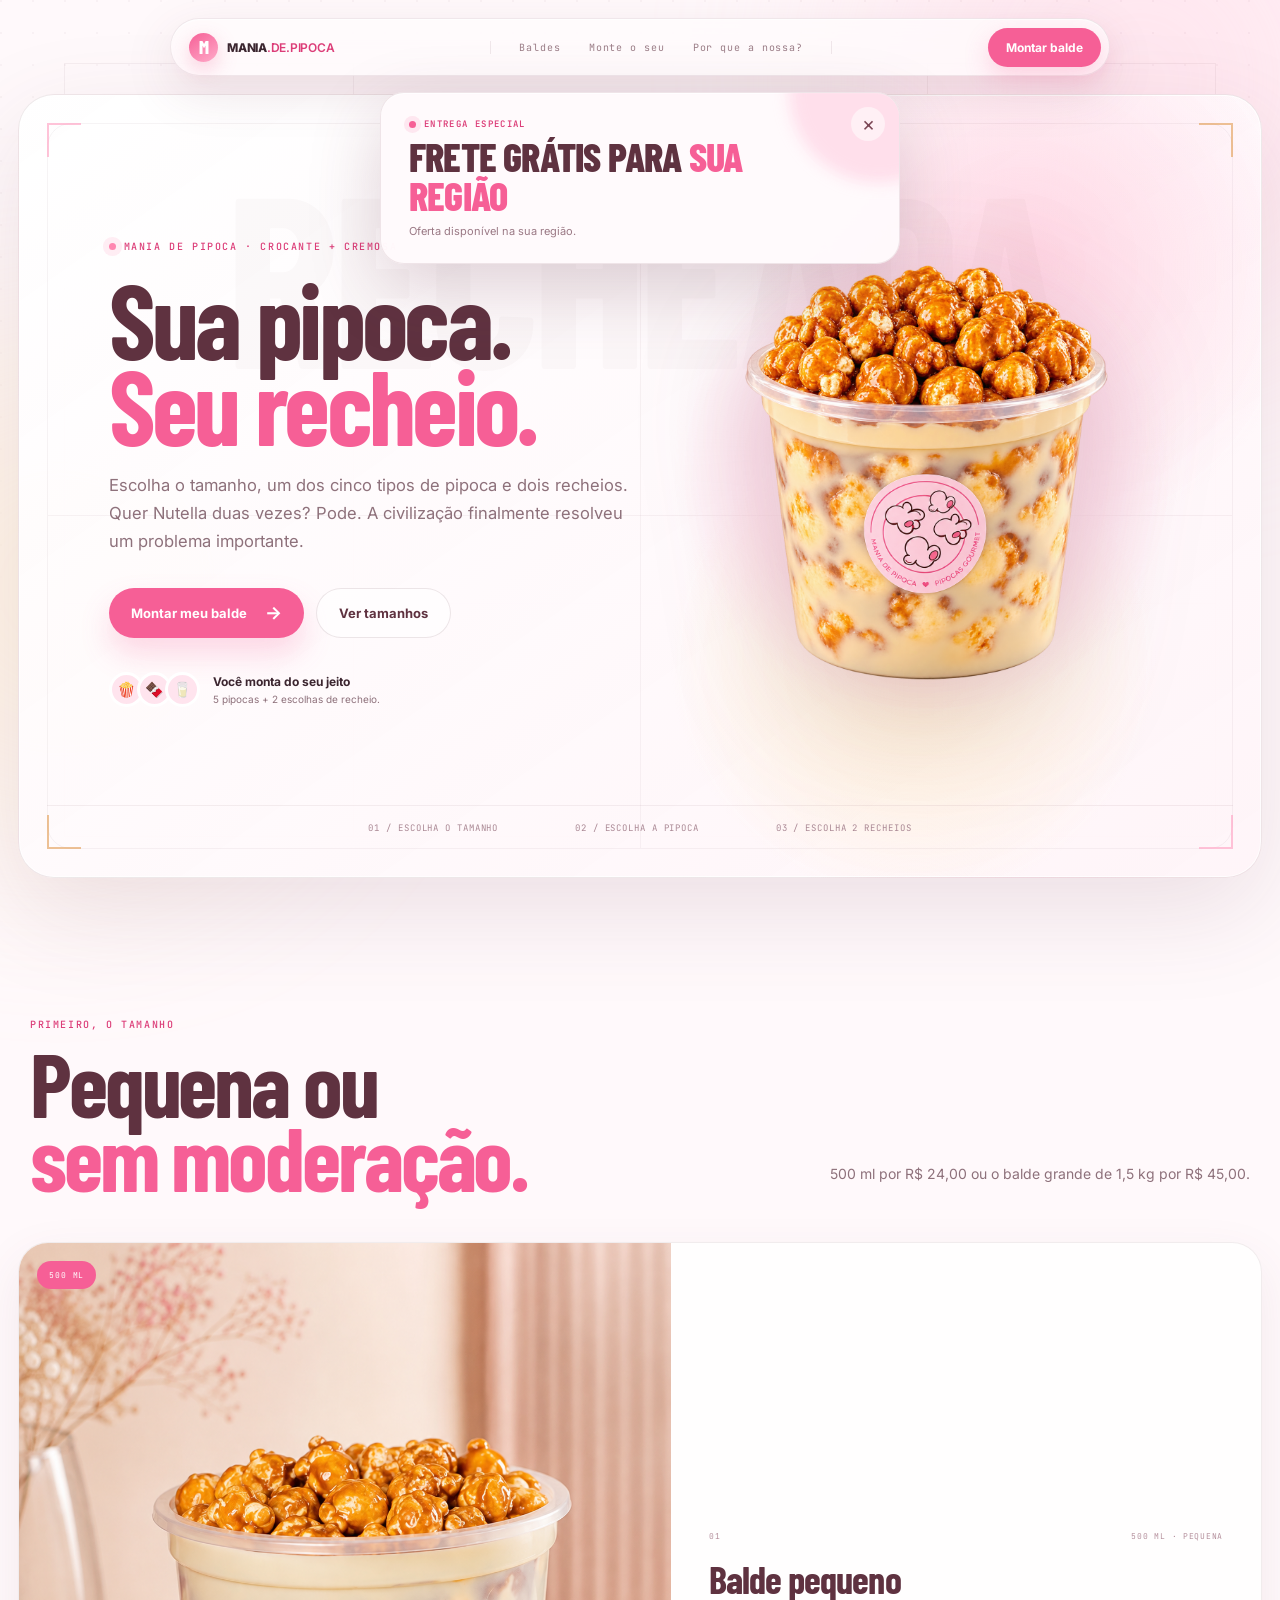
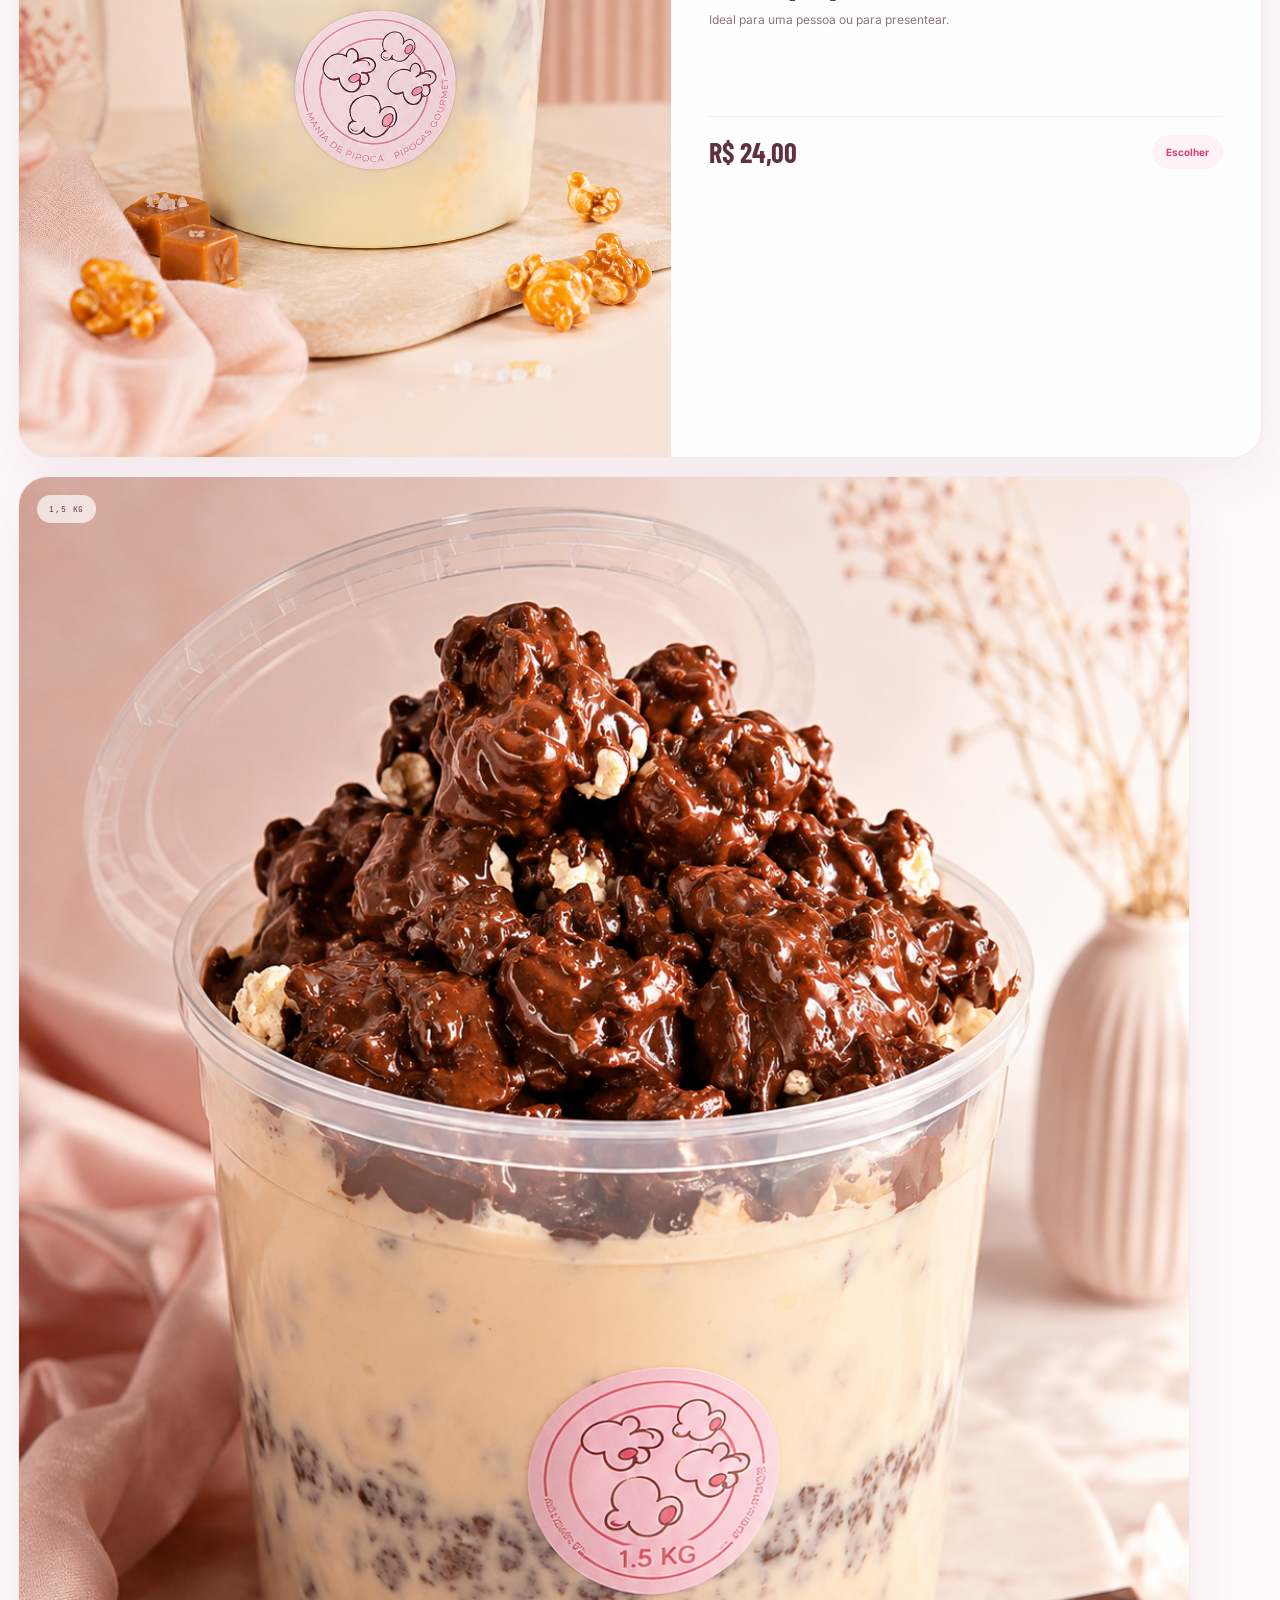
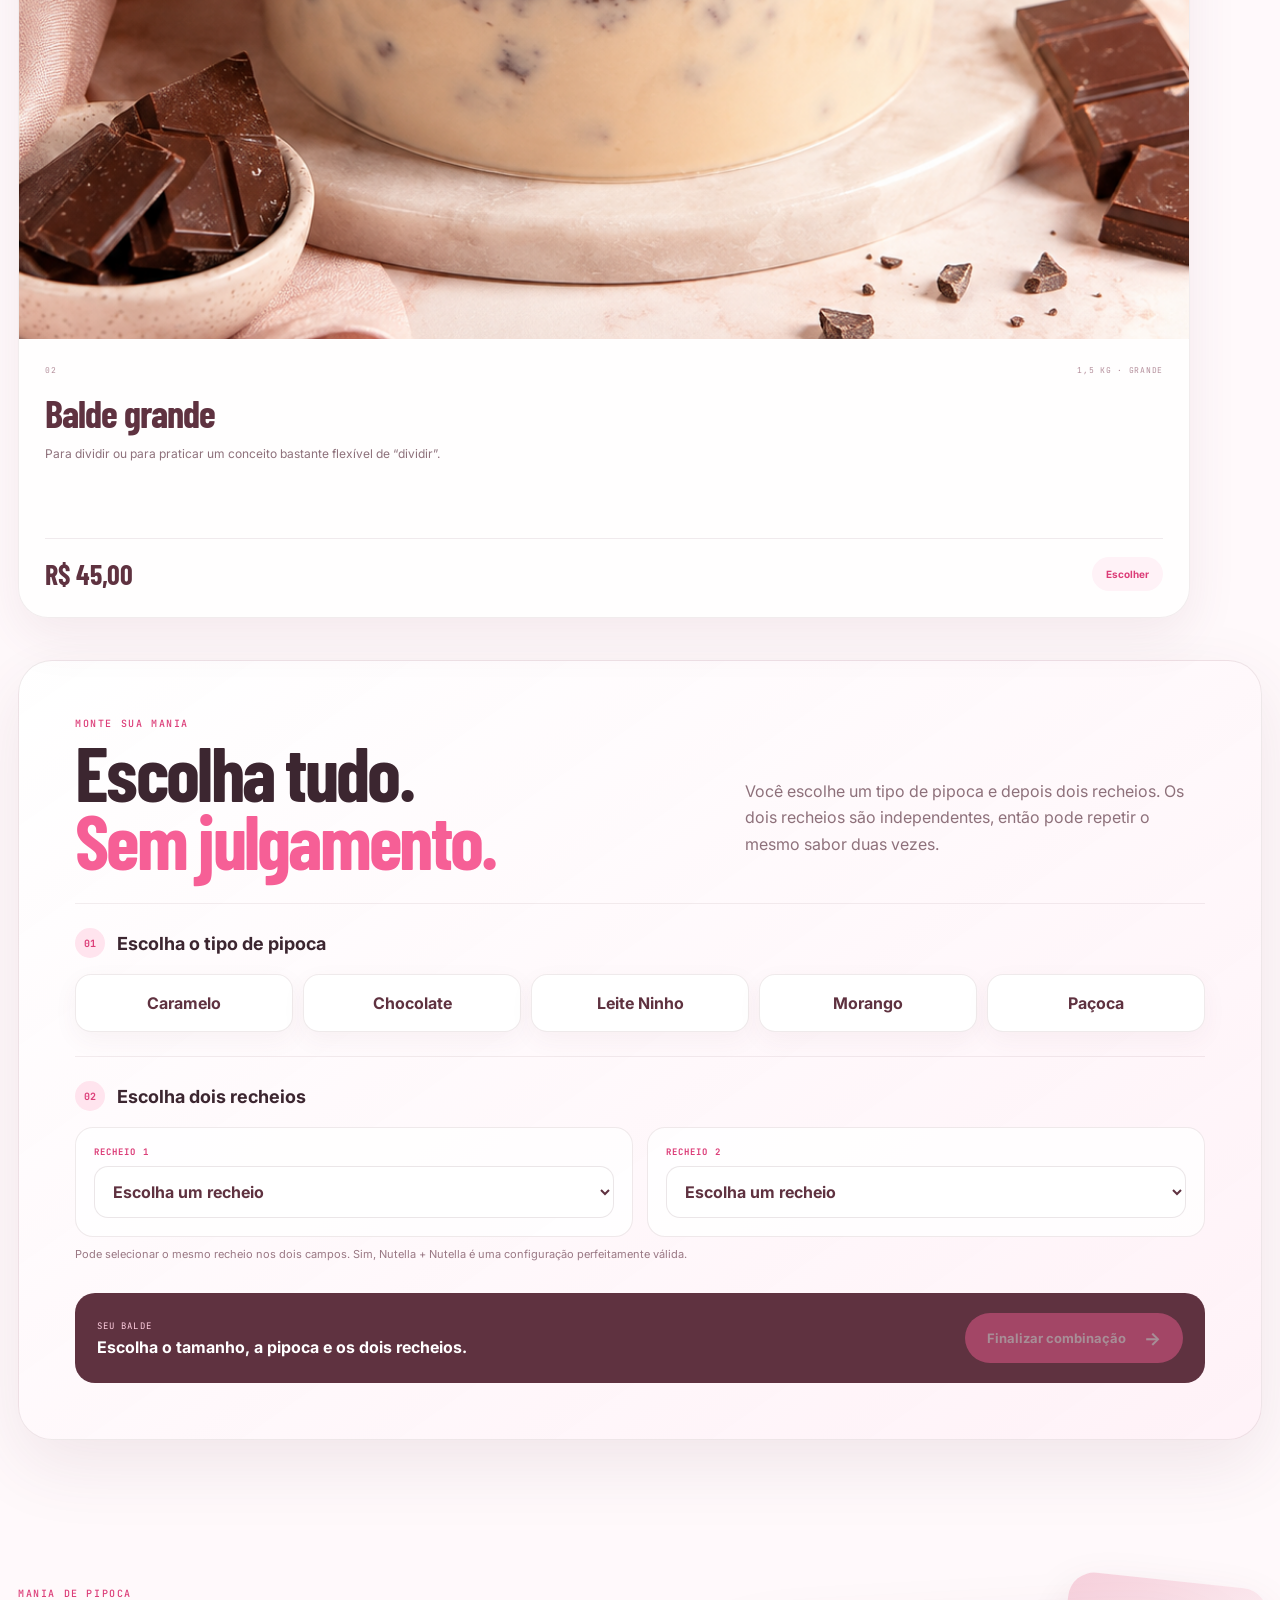
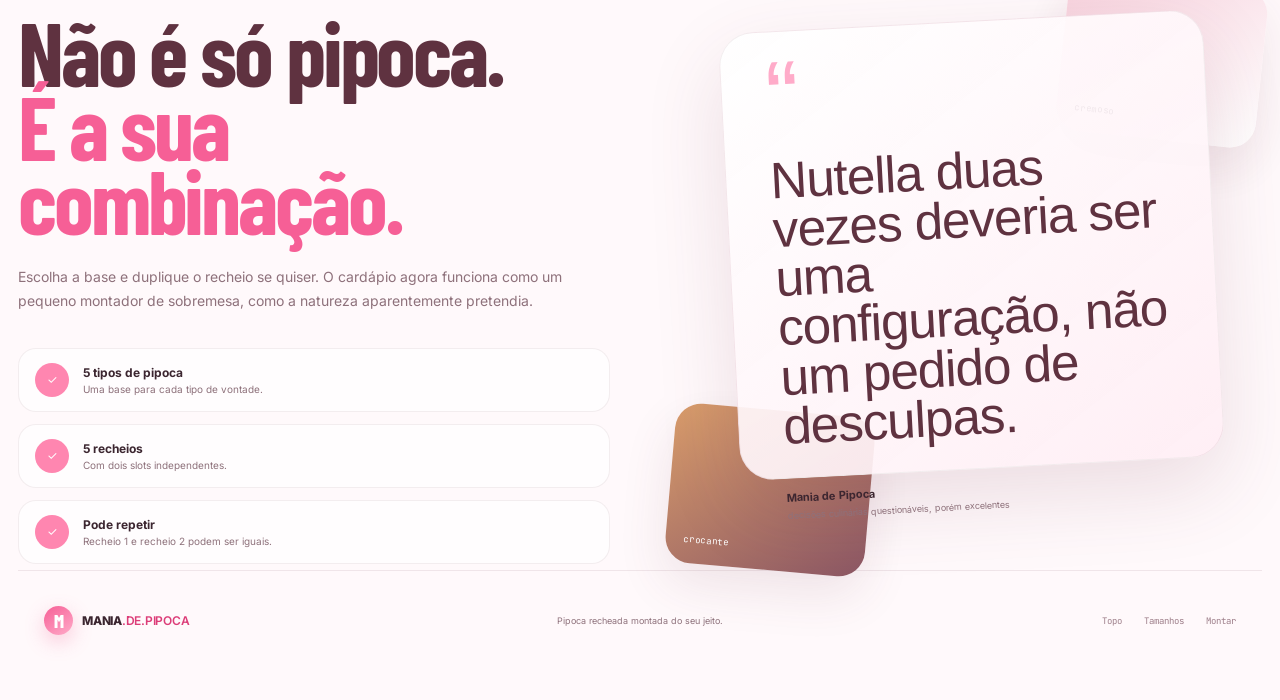
==== commit 43ef855d: "Renomeia marca para Mania de Pipoca e adiciona montador de sabores" ====
--- a/index.html
+++ b/index.html
@@ -4,14 +4,14 @@
   <meta charset="UTF-8" />
   <meta name="viewport" content="width=device-width, initial-scale=1.0" />
   <meta name="theme-color" content="#fff8fb" />
-  <title>Pipoca Recheada | Baldes feitos para dividir (ou não)</title>
-  <meta name="description" content="Pipoca recheada, cremosa e crocante em baldes irresistíveis. Escolha o tamanho ideal e monte seu pedido." />
+  <title>Mania de Pipoca | Pipocas recheadas</title>
+  <meta name="description" content="Mania de Pipoca: escolha o tamanho, a pipoca e dois recheios para montar seu balde." />
   <link rel="preconnect" href="https://fonts.googleapis.com" />
   <link rel="preconnect" href="https://fonts.gstatic.com" crossorigin />
   <link href="https://fonts.googleapis.com/css2?family=Barlow+Condensed:wght@500;600;700;800&family=Inter:wght@400;500;600;700&family=JetBrains+Mono:wght@400;500&display=swap" rel="stylesheet" />
   <link rel="stylesheet" href="styles.css" />
   <style>
-    .shipping-popup{position:fixed;top:92px;left:50%;z-index:1000;width:min(520px,calc(100% - 28px));transform:translate(-50%,-16px) scale(.97);opacity:0;pointer-events:none;transition:opacity .3s ease,transform .3s ease}.shipping-popup.is-visible{opacity:1;transform:translate(-50%,0) scale(1);pointer-events:auto}.shipping-popup-card{position:relative;overflow:hidden;padding:25px 56px 25px 28px;border:1px solid rgba(123,70,85,.12);border-radius:24px;background:rgba(255,250,252,.96);box-shadow:0 24px 70px rgba(111,54,76,.22),inset 0 1px rgba(255,255,255,.9);backdrop-filter:blur(22px)}.shipping-popup-card::before{content:"";position:absolute;width:180px;height:180px;right:-70px;top:-90px;border-radius:50%;background:rgba(255,171,201,.34);filter:blur(8px)}.shipping-kicker{position:relative;display:flex;align-items:center;gap:8px;margin-bottom:7px;color:#dc3d78;font-family:"JetBrains Mono",monospace;font-size:9px;font-weight:600;letter-spacing:.15em;text-transform:uppercase}.shipping-kicker::before{content:"";width:7px;height:7px;border-radius:50%;background:#f65f96;box-shadow:0 0 0 5px rgba(246,95,150,.12)}.shipping-title{position:relative;margin:0;color:#5f3240;font-family:"Barlow Condensed",sans-serif;font-size:clamp(29px,4vw,40px);font-weight:800;line-height:.98;letter-spacing:-.02em;text-transform:uppercase}.shipping-place{color:#f65f96}.shipping-note{position:relative;margin:9px 0 0;color:#9a7884;font-size:11px}.shipping-close{position:absolute;top:14px;right:14px;z-index:2;width:34px;height:34px;border:0;border-radius:50%;background:#fff0f5;color:#7b4655;font-size:20px;line-height:1;cursor:pointer;transition:.2s ease}.shipping-close:hover{transform:rotate(6deg);background:#ffe0eb}.hero-visual{min-height:560px;display:flex;align-items:center;justify-content:center;padding:24px}.hero-header-shot{position:relative;z-index:3;width:min(100%,540px);max-height:720px;object-fit:contain;filter:drop-shadow(0 30px 60px rgba(112,59,78,.22));animation:floatHeader 4.5s ease-in-out infinite}.hero-visual::before{content:"";position:absolute;width:min(38vw,520px);height:min(38vw,520px);border-radius:50%;background:radial-gradient(circle,rgba(255,255,255,.92) 0%,rgba(255,215,230,.68) 48%,rgba(255,255,255,0) 73%);filter:blur(8px)}.product-grid.two-products{grid-template-columns:repeat(2,minmax(0,1fr))}.product-media.real-photo{padding:0;overflow:hidden;min-height:420px;background:linear-gradient(180deg,#fff6f9 0%,#fff0d8 100%)}.product-photo{width:100%;height:100%;min-height:420px;display:block;object-fit:cover;object-position:center}@keyframes floatHeader{0%,100%{transform:translateY(0)}50%{transform:translateY(-8px)}}@media(max-width:980px){.product-grid.two-products{grid-template-columns:1fr}.hero-header-shot{width:min(100%,420px)}}@media(max-width:640px){.shipping-popup{top:82px}.shipping-popup-card{padding:21px 48px 21px 22px;border-radius:20px}.shipping-title{font-size:30px}.shipping-note{font-size:10px}}
+    .shipping-popup{position:fixed;top:92px;left:50%;z-index:1000;width:min(520px,calc(100% - 28px));transform:translate(-50%,-16px) scale(.97);opacity:0;pointer-events:none;transition:opacity .3s ease,transform .3s ease}.shipping-popup.is-visible{opacity:1;transform:translate(-50%,0) scale(1);pointer-events:auto}.shipping-popup-card{position:relative;overflow:hidden;padding:25px 56px 25px 28px;border:1px solid rgba(123,70,85,.12);border-radius:24px;background:rgba(255,250,252,.96);box-shadow:0 24px 70px rgba(111,54,76,.22),inset 0 1px rgba(255,255,255,.9);backdrop-filter:blur(22px)}.shipping-popup-card::before{content:"";position:absolute;width:180px;height:180px;right:-70px;top:-90px;border-radius:50%;background:rgba(255,171,201,.34);filter:blur(8px)}.shipping-kicker{position:relative;display:flex;align-items:center;gap:8px;margin-bottom:7px;color:#dc3d78;font-family:"JetBrains Mono",monospace;font-size:9px;font-weight:600;letter-spacing:.15em;text-transform:uppercase}.shipping-kicker::before{content:"";width:7px;height:7px;border-radius:50%;background:#f65f96;box-shadow:0 0 0 5px rgba(246,95,150,.12)}.shipping-title{position:relative;margin:0;color:#5f3240;font-family:"Barlow Condensed",sans-serif;font-size:clamp(29px,4vw,40px);font-weight:800;line-height:.98;letter-spacing:-.02em;text-transform:uppercase}.shipping-place{color:#f65f96}.shipping-note{position:relative;margin:9px 0 0;color:#9a7884;font-size:11px}.shipping-close{position:absolute;top:14px;right:14px;z-index:2;width:34px;height:34px;border:0;border-radius:50%;background:#fff0f5;color:#7b4655;font-size:20px;line-height:1;cursor:pointer;transition:.2s ease}.shipping-close:hover{transform:rotate(6deg);background:#ffe0eb}.hero-visual{min-height:560px;display:flex;align-items:center;justify-content:center;padding:24px}.hero-header-shot{position:relative;z-index:3;width:min(100%,540px);max-height:720px;object-fit:contain;filter:drop-shadow(0 30px 60px rgba(112,59,78,.22));animation:floatHeader 4.5s ease-in-out infinite}.hero-visual::before{content:"";position:absolute;width:min(38vw,520px);height:min(38vw,520px);border-radius:50%;background:radial-gradient(circle,rgba(255,255,255,.92) 0%,rgba(255,215,230,.68) 48%,rgba(255,255,255,0) 73%);filter:blur(8px)}.product-grid.two-products{grid-template-columns:repeat(2,minmax(0,1fr))}.product-media.real-photo{padding:0;overflow:hidden;min-height:420px;background:linear-gradient(180deg,#fff6f9 0%,#fff0d8 100%)}.product-photo{width:100%;height:100%;min-height:420px;display:block;object-fit:cover;object-position:center}.builder{padding:42px 0 0}.builder-panel{padding:clamp(28px,5vw,56px);border:1px solid rgba(100,55,70,.11);border-radius:34px;background:linear-gradient(145deg,rgba(255,255,255,.98),rgba(255,241,247,.92));box-shadow:0 24px 70px rgba(107,54,74,.10)}.builder-head{display:flex;justify-content:space-between;gap:28px;align-items:end;margin-bottom:30px}.builder-head h2{margin:8px 0 0;font-size:clamp(3.2rem,6vw,6rem);line-height:.88}.builder-head p{max-width:460px;color:#8e717b;line-height:1.65}.builder-step{padding:24px 0;border-top:1px solid rgba(107,64,79,.09)}.builder-step:first-of-type{border-top:0}.builder-step-title{display:flex;align-items:center;gap:12px;margin-bottom:16px}.builder-step-title span{width:30px;height:30px;display:grid;place-items:center;border-radius:50%;background:#ffe4ee;color:#dc3d78;font-family:"JetBrains Mono",monospace;font-size:10px;font-weight:700}.builder-step-title h3{margin:0;font-size:18px}.option-grid{display:grid;grid-template-columns:repeat(5,minmax(0,1fr));gap:10px}.choice-button{min-height:58px;padding:12px 14px;border:1px solid rgba(95,50,64,.10);border-radius:16px;background:#fff;color:#5f3240;font-weight:700;cursor:pointer;transition:.2s ease;box-shadow:0 8px 24px rgba(109,60,80,.05)}.choice-button:hover{transform:translateY(-2px);border-color:#ffabc9}.choice-button.selected{color:#fff;background:linear-gradient(135deg,#f65f96,#ff86b0);border-color:transparent;box-shadow:0 12px 28px rgba(246,95,150,.23)}.filling-grid{display:grid;grid-template-columns:repeat(2,minmax(0,1fr));gap:14px}.filling-select-card{padding:18px;border:1px solid rgba(95,50,64,.10);border-radius:18px;background:rgba(255,255,255,.8)}.filling-select-card label{display:block;margin-bottom:8px;color:#dc3d78;font-family:"JetBrains Mono",monospace;font-size:9px;font-weight:700;letter-spacing:.12em;text-transform:uppercase}.filling-select-card select{width:100%;height:52px;padding:0 14px;border:1px solid rgba(95,50,64,.12);border-radius:14px;background:#fff;color:#5f3240;font-weight:700;outline:none}.filling-help{margin:10px 0 0;color:#9a7884;font-size:11px}.builder-summary{display:grid;grid-template-columns:1fr auto;gap:18px;align-items:center;margin-top:8px;padding:20px 22px;border-radius:20px;background:#5f3240;color:#fff}.builder-summary small{display:block;margin-bottom:5px;color:#ffcfe0;font-family:"JetBrains Mono",monospace;font-size:9px;letter-spacing:.12em;text-transform:uppercase}.builder-summary strong{font-size:16px}.builder-summary .button-primary{white-space:nowrap}@keyframes floatHeader{0%,100%{transform:translateY(0)}50%{transform:translateY(-8px)}}@media(max-width:980px){.product-grid.two-products{grid-template-columns:1fr}.hero-header-shot{width:min(100%,420px)}.option-grid{grid-template-columns:repeat(2,minmax(0,1fr))}.builder-head{display:block}.builder-head p{margin-top:18px}.builder-summary{grid-template-columns:1fr}}@media(max-width:640px){.shipping-popup{top:82px}.shipping-popup-card{padding:21px 48px 21px 22px;border-radius:20px}.shipping-title{font-size:30px}.shipping-note{font-size:10px}.option-grid,.filling-grid{grid-template-columns:1fr}.builder-panel{padding:24px 18px}.builder-summary .button-primary{width:100%}}
   </style>
 </head>
 <body>
@@ -24,60 +24,71 @@
     </div>
   </aside>
 
-  <div class="page-glow page-glow-one" aria-hidden="true"></div>
-  <div class="page-glow page-glow-two" aria-hidden="true"></div>
-  <div class="dot-grid" aria-hidden="true"></div>
-  <div class="structural-grid" aria-hidden="true"><span class="v v-one"></span><span class="v v-two"></span><span class="h h-one"></span><span class="h h-two"></span></div>
+  <div class="page-glow page-glow-one" aria-hidden="true"></div><div class="page-glow page-glow-two" aria-hidden="true"></div><div class="dot-grid" aria-hidden="true"></div><div class="structural-grid" aria-hidden="true"><span class="v v-one"></span><span class="v v-two"></span><span class="h h-one"></span><span class="h h-two"></span></div>
 
   <header class="site-header">
     <nav class="nav-pill" aria-label="Navegação principal">
-      <a href="#inicio" class="brand" aria-label="Pipoca Recheada - início"><span class="brand-icon">P</span><span>PIPOCA<span class="brand-soft">.RECHEADA</span></span></a>
-      <div class="nav-links"><a href="#sabores">Baldes</a><a href="#como-funciona">Como funciona</a><a href="#sobre">Por que a nossa?</a></div>
-      <a class="nav-cta" href="#sabores">Escolher balde</a>
+      <a href="#inicio" class="brand" aria-label="Mania de Pipoca - início"><span class="brand-icon">M</span><span>MANIA<span class="brand-soft">.DE.PIPOCA</span></span></a>
+      <div class="nav-links"><a href="#sabores">Baldes</a><a href="#monte">Monte o seu</a><a href="#sobre">Por que a nossa?</a></div>
+      <a class="nav-cta" href="#monte">Montar balde</a>
       <button class="mobile-toggle" aria-label="Abrir menu" aria-expanded="false"><span></span><span></span></button>
     </nav>
-    <div class="mobile-menu" hidden><a href="#sabores">Baldes</a><a href="#como-funciona">Como funciona</a><a href="#sobre">Por que a nossa?</a><a class="mobile-order" href="#sabores">Escolher balde</a></div>
+    <div class="mobile-menu" hidden><a href="#sabores">Baldes</a><a href="#monte">Monte o seu</a><a href="#sobre">Por que a nossa?</a><a class="mobile-order" href="#monte">Montar balde</a></div>
   </header>
 
   <main>
     <section id="inicio" class="hero section-shell">
       <div class="hero-frame">
-        <div class="hero-corner corner-one"></div><div class="hero-corner corner-two"></div><div class="hero-corner corner-three"></div><div class="hero-corner corner-four"></div>
-        <div class="hero-inner-grid" aria-hidden="true"></div>
-        <div class="hero-copy">
-          <div class="eyebrow"><span class="eyebrow-dot"></span> CROCANTE + CREMOSA + FEITA PRA VICIAR</div>
-          <h1>Pipoca por fora.<br /><span>Recheio sem juízo.</span></h1>
-          <p class="hero-description">Baldes generosos de pipoca crocante com recheios cremosos e finalização caprichada.</p>
-          <div class="hero-actions"><a class="button-primary" href="#sabores">Ver os baldes <span>→</span></a><a class="button-secondary" href="#como-funciona">Como pedir</a></div>
-          <div class="hero-proof"><div class="proof-avatars" aria-hidden="true"><span>🍿</span><span>🍓</span><span>🍫</span></div><div><strong>Dois tamanhos, zero enrolação</strong><small>Pequeno para matar a vontade e grande para impressionar.</small></div></div>
-        </div>
-        <div class="hero-visual" aria-label="Imagem principal do balde de pipoca recheada"><img class="hero-header-shot" src="gptheader.png" alt="Balde de pipoca recheada" /></div>
-        <div class="hero-bottom-strip"><span>01 / 500 ML</span><span>02 / 1,5 KG</span><span>03 / PIPOCA RECHEADA</span></div>
+        <div class="hero-corner corner-one"></div><div class="hero-corner corner-two"></div><div class="hero-corner corner-three"></div><div class="hero-corner corner-four"></div><div class="hero-inner-grid" aria-hidden="true"></div>
+        <div class="hero-copy"><div class="eyebrow"><span class="eyebrow-dot"></span> MANIA DE PIPOCA · CROCANTE + CREMOSA</div><h1>Sua pipoca.<br /><span>Seu recheio.</span></h1><p class="hero-description">Escolha o tamanho, um dos cinco tipos de pipoca e dois recheios. Quer Nutella duas vezes? Pode. A civilização finalmente resolveu um problema importante.</p><div class="hero-actions"><a class="button-primary" href="#monte">Montar meu balde <span>→</span></a><a class="button-secondary" href="#sabores">Ver tamanhos</a></div><div class="hero-proof"><div class="proof-avatars" aria-hidden="true"><span>🍿</span><span>🍫</span><span>🥛</span></div><div><strong>Você monta do seu jeito</strong><small>5 pipocas + 2 escolhas de recheio.</small></div></div></div>
+        <div class="hero-visual" aria-label="Imagem principal da Mania de Pipoca"><img class="hero-header-shot" src="gptheader.png" alt="Balde de pipoca recheada Mania de Pipoca" /></div>
+        <div class="hero-bottom-strip"><span>01 / ESCOLHA O TAMANHO</span><span>02 / ESCOLHA A PIPOCA</span><span>03 / ESCOLHA 2 RECHEIOS</span></div>
       </div>
     </section>
 
     <section id="sabores" class="products section-shell">
-      <div class="section-heading"><div><div class="eyebrow">ESCOLHA O TAMANHO</div><h2>As duas opções reais<br /><span>do seu cardápio.</span></h2></div><p>Escolha entre o balde pequeno de 500 ml e o grande de 1,5 kg.</p></div>
+      <div class="section-heading"><div><div class="eyebrow">PRIMEIRO, O TAMANHO</div><h2>Pequena ou<br /><span>sem moderação.</span></h2></div><p>500 ml por R$ 24,00 ou o balde grande de 1,5 kg por R$ 45,00.</p></div>
       <div class="product-grid two-products">
-        <article class="product-card featured">
-          <div class="product-media real-photo"><span class="product-badge">500 ML</span><img class="product-photo" src="chatgptimage.png" alt="Balde pequeno de 500 ml de pipoca recheada" /></div>
-          <div class="product-content"><div class="product-topline"><span>01</span><span>500 ML · PEQUENA</span></div><h3>Balde pequeno</h3><p>Ideal para uma pessoa, para presentear ou para aquela vontade que aparece do nada.</p><div class="product-footer"><span class="price">R$ 24,00</span><button class="mini-button" data-product="Balde pequeno · R$ 24,00">Quero esse</button></div></div>
-        </article>
-        <article class="product-card">
-          <div class="product-media real-photo"><span class="product-badge subtle">1,5 KG</span><img class="product-photo" src="chagptimage2.png" alt="Balde grande de 1,5 kg de pipoca recheada" /></div>
-          <div class="product-content"><div class="product-topline"><span>02</span><span>1,5 KG · GRANDE</span></div><h3>Balde grande</h3><p>Feito para dividir, presentear com impacto ou simplesmente atacar sem dignidade alguma.</p><div class="product-footer"><span class="price">R$ 45,00</span><button class="mini-button" data-product="Balde grande · R$ 45,00">Quero esse</button></div></div>
-        </article>
+        <article class="product-card featured"><div class="product-media real-photo"><span class="product-badge">500 ML</span><img class="product-photo" src="chatgptimage.png" alt="Balde pequeno de 500 ml" /></div><div class="product-content"><div class="product-topline"><span>01</span><span>500 ML · PEQUENA</span></div><h3>Balde pequeno</h3><p>Ideal para uma pessoa ou para presentear.</p><div class="product-footer"><span class="price">R$ 24,00</span><button class="mini-button" data-size="500 ml" data-price="R$ 24,00">Escolher</button></div></div></article>
+        <article class="product-card"><div class="product-media real-photo"><span class="product-badge subtle">1,5 KG</span><img class="product-photo" src="chagptimage2.png" alt="Balde grande de 1,5 kg" /></div><div class="product-content"><div class="product-topline"><span>02</span><span>1,5 KG · GRANDE</span></div><h3>Balde grande</h3><p>Para dividir ou para praticar um conceito bastante flexível de “dividir”.</p><div class="product-footer"><span class="price">R$ 45,00</span><button class="mini-button" data-size="1,5 kg" data-price="R$ 45,00">Escolher</button></div></div></article>
       </div>
     </section>
 
-    <section id="como-funciona" class="process section-shell"><div class="process-panel"><div class="process-header"><div class="eyebrow">SEM COMPLICAÇÃO</div><h2>Você escolhe.<br /><span>A gente capricha.</span></h2></div><div class="steps-grid"><article class="step-card"><span class="step-number">01</span><div class="step-icon">◎</div><h3>Escolha o tamanho</h3><p>500 ml ou 1,5 kg.</p></article><article class="step-card"><span class="step-number">02</span><div class="step-icon">✦</div><h3>Confirme o pedido</h3><p>Selecione a opção desejada.</p></article><article class="step-card"><span class="step-number">03</span><div class="step-icon">♡</div><h3>Receba bonito</h3><p>Finalização caprichada e embalagem fotogênica.</p></article></div></div></section>
+    <section id="monte" class="builder section-shell">
+      <div class="builder-panel">
+        <div class="builder-head"><div><div class="eyebrow">MONTE SUA MANIA</div><h2>Escolha tudo.<br /><span>Sem julgamento.</span></h2></div><p>Você escolhe um tipo de pipoca e depois dois recheios. Os dois recheios são independentes, então pode repetir o mesmo sabor duas vezes.</p></div>
 
-    <section id="sobre" class="why section-shell"><div class="why-grid"><div class="why-copy"><div class="eyebrow">POR QUE É DIFERENTE</div><h2>Não é só pipoca.<br /><span>É sobremesa com crunch.</span></h2><p>Creme, crocância, contraste e generosidade em dois tamanhos simples de escolher.</p><div class="check-list"><div><span>✓</span><p><strong>Duas opções claras</strong><small>500 ml ou 1,5 kg.</small></p></div><div><span>✓</span><p><strong>Fotos reais do produto</strong><small>A vitrine mostra exatamente o que importa.</small></p></div><div><span>✓</span><p><strong>Preço visível</strong><small>R$ 24,00 e R$ 45,00.</small></p></div></div></div><div class="why-visual"><div class="quote-card"><span class="quote-mark">“</span><p>Tem que parecer tão gostosa na tela que a pessoa já abra o WhatsApp com fome.</p><div><strong>Regra de ouro do projeto</strong><small>e uma regra surpreendentemente sensata</small></div></div><div class="texture-card texture-one"><span>cremoso</span></div><div class="texture-card texture-two"><span>crocante</span></div></div></div></section>
+        <div class="builder-step">
+          <div class="builder-step-title"><span>01</span><h3>Escolha o tipo de pipoca</h3></div>
+          <div class="option-grid" id="popcorn-options">
+            <button class="choice-button" type="button" data-popcorn="Caramelo">Caramelo</button>
+            <button class="choice-button" type="button" data-popcorn="Chocolate">Chocolate</button>
+            <button class="choice-button" type="button" data-popcorn="Leite Ninho">Leite Ninho</button>
+            <button class="choice-button" type="button" data-popcorn="Morango">Morango</button>
+            <button class="choice-button" type="button" data-popcorn="Paçoca">Paçoca</button>
+          </div>
+        </div>
 
-    <section id="pedido" class="order section-shell"><div class="order-card"><div class="order-copy"><div class="eyebrow">PRONTA PARA VIRAR PEDIDO</div><h2>Escolha seu favorito.<br /><span>O resto é fome.</span></h2><p>Selecione um dos dois tamanhos acima.</p></div><div class="order-box"><span class="order-label">SELEÇÃO ATUAL</span><strong id="selected-product">Nenhum balde selecionado</strong><p id="selected-helper">Escolha uma opção acima para testar a interação.</p><a class="button-primary disabled" id="order-button" href="#sabores" aria-disabled="true">Montar meu pedido <span>→</span></a></div></div></section>
+        <div class="builder-step">
+          <div class="builder-step-title"><span>02</span><h3>Escolha dois recheios</h3></div>
+          <div class="filling-grid">
+            <div class="filling-select-card"><label for="filling-1">Recheio 1</label><select id="filling-1"><option value="">Escolha um recheio</option><option>Nutella</option><option>Leite Ninho</option><option>Doce de Leite</option><option>Brigadeiro</option><option>Pistache</option></select></div>
+            <div class="filling-select-card"><label for="filling-2">Recheio 2</label><select id="filling-2"><option value="">Escolha um recheio</option><option>Nutella</option><option>Leite Ninho</option><option>Doce de Leite</option><option>Brigadeiro</option><option>Pistache</option></select></div>
+          </div>
+          <p class="filling-help">Pode selecionar o mesmo recheio nos dois campos. Sim, Nutella + Nutella é uma configuração perfeitamente válida.</p>
+        </div>
+
+        <div class="builder-summary">
+          <div><small>Seu balde</small><strong id="builder-summary-text">Escolha o tamanho, a pipoca e os dois recheios.</strong></div>
+          <a class="button-primary disabled" id="builder-order" href="#monte" aria-disabled="true">Finalizar combinação <span>→</span></a>
+        </div>
+      </div>
+    </section>
+
+    <section id="sobre" class="why section-shell"><div class="why-grid"><div class="why-copy"><div class="eyebrow">MANIA DE PIPOCA</div><h2>Não é só pipoca.<br /><span>É a sua combinação.</span></h2><p>Escolha a base e duplique o recheio se quiser. O cardápio agora funciona como um pequeno montador de sobremesa, como a natureza aparentemente pretendia.</p><div class="check-list"><div><span>✓</span><p><strong>5 tipos de pipoca</strong><small>Uma base para cada tipo de vontade.</small></p></div><div><span>✓</span><p><strong>5 recheios</strong><small>Com dois slots independentes.</small></p></div><div><span>✓</span><p><strong>Pode repetir</strong><small>Recheio 1 e recheio 2 podem ser iguais.</small></p></div></div></div><div class="why-visual"><div class="quote-card"><span class="quote-mark">“</span><p>Nutella duas vezes deveria ser uma configuração, não um pedido de desculpas.</p><div><strong>Mania de Pipoca</strong><small>decisões culinárias questionáveis, porém excelentes</small></div></div><div class="texture-card texture-one"><span>cremoso</span></div><div class="texture-card texture-two"><span>crocante</span></div></div></div></section>
   </main>
 
-  <footer class="footer section-shell"><div class="footer-inner"><div class="brand footer-brand"><span class="brand-icon">P</span><span>PIPOCA<span class="brand-soft">.RECHEADA</span></span></div><p>Site experimental para uma marca absurdamente séria sobre rechear pipoca.</p><div class="footer-links"><a href="#inicio">Topo</a><a href="#sabores">Baldes</a><a href="#pedido">Pedido</a></div></div></footer>
+  <footer class="footer section-shell"><div class="footer-inner"><div class="brand footer-brand"><span class="brand-icon">M</span><span>MANIA<span class="brand-soft">.DE.PIPOCA</span></span></div><p>Pipoca recheada montada do seu jeito.</p><div class="footer-links"><a href="#inicio">Topo</a><a href="#sabores">Tamanhos</a><a href="#monte">Montar</a></div></div></footer>
   <script src="script.js"></script>
 </body>
 </html>
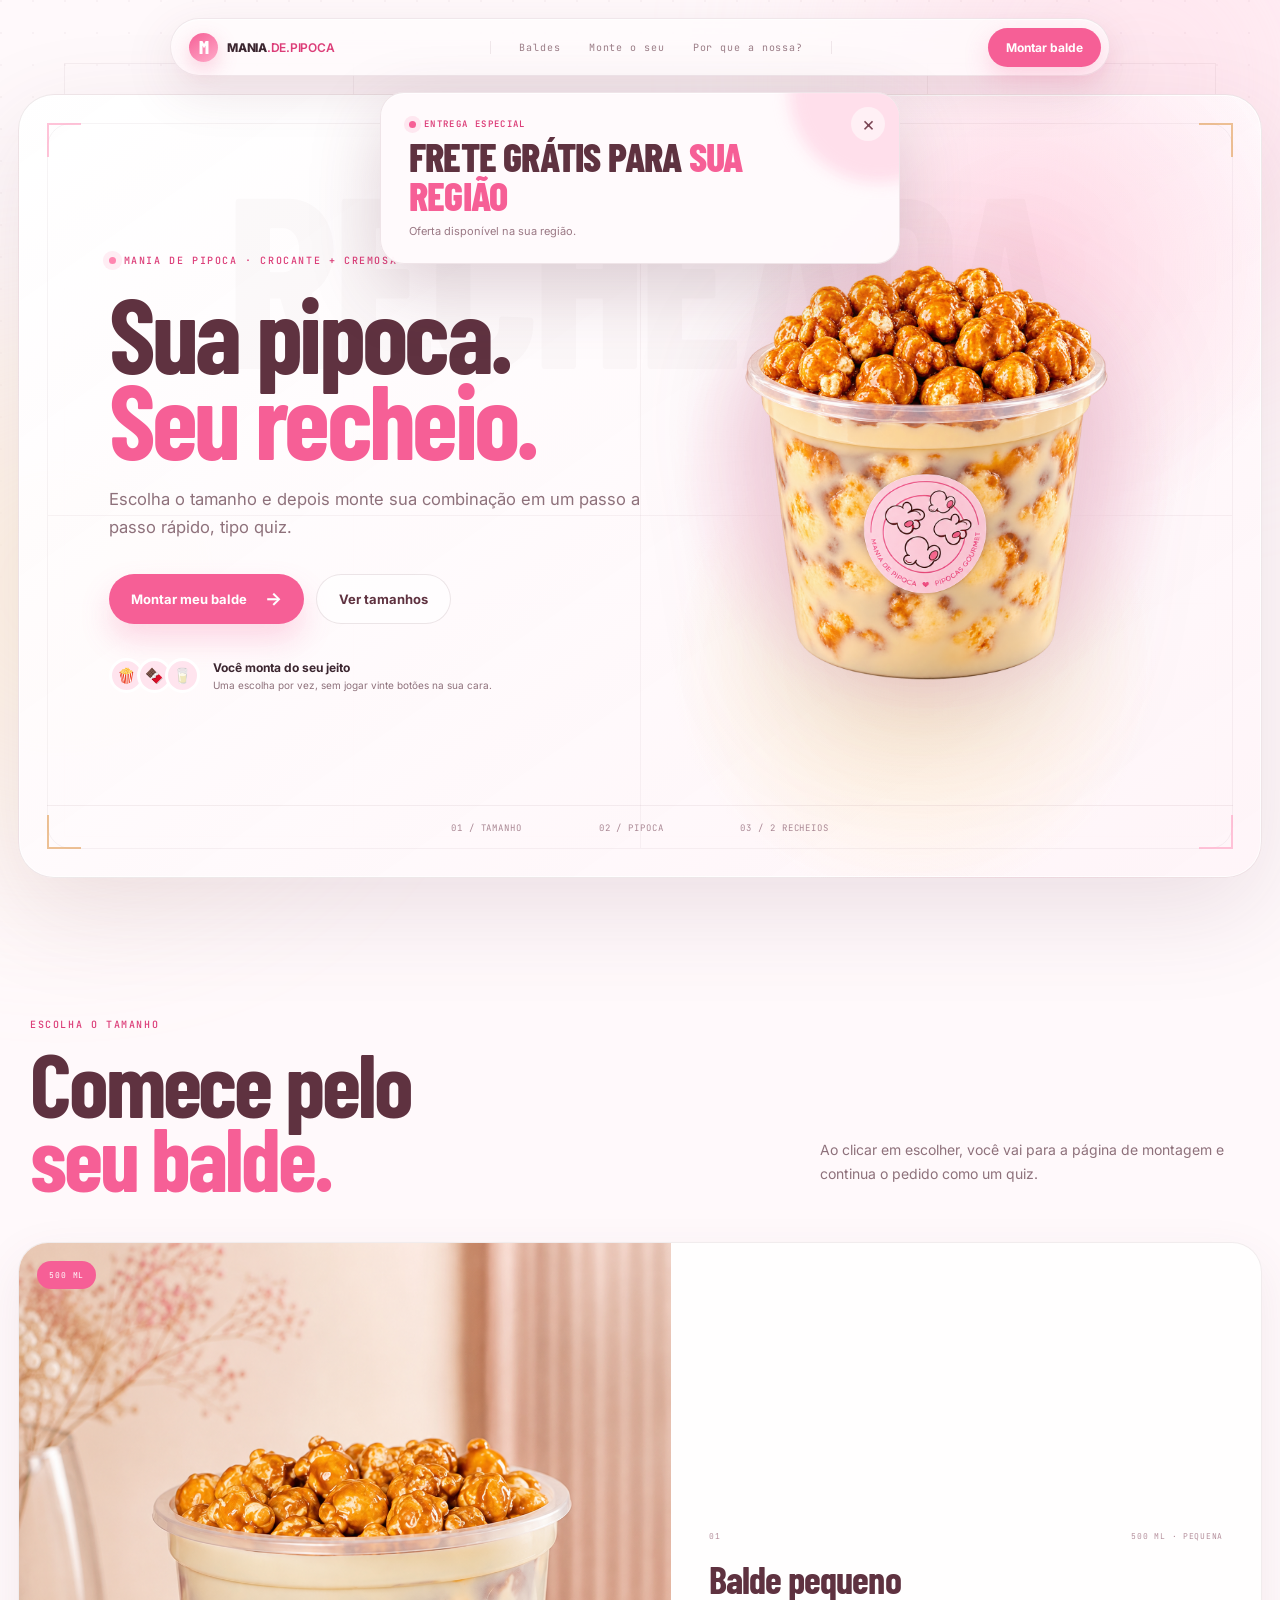
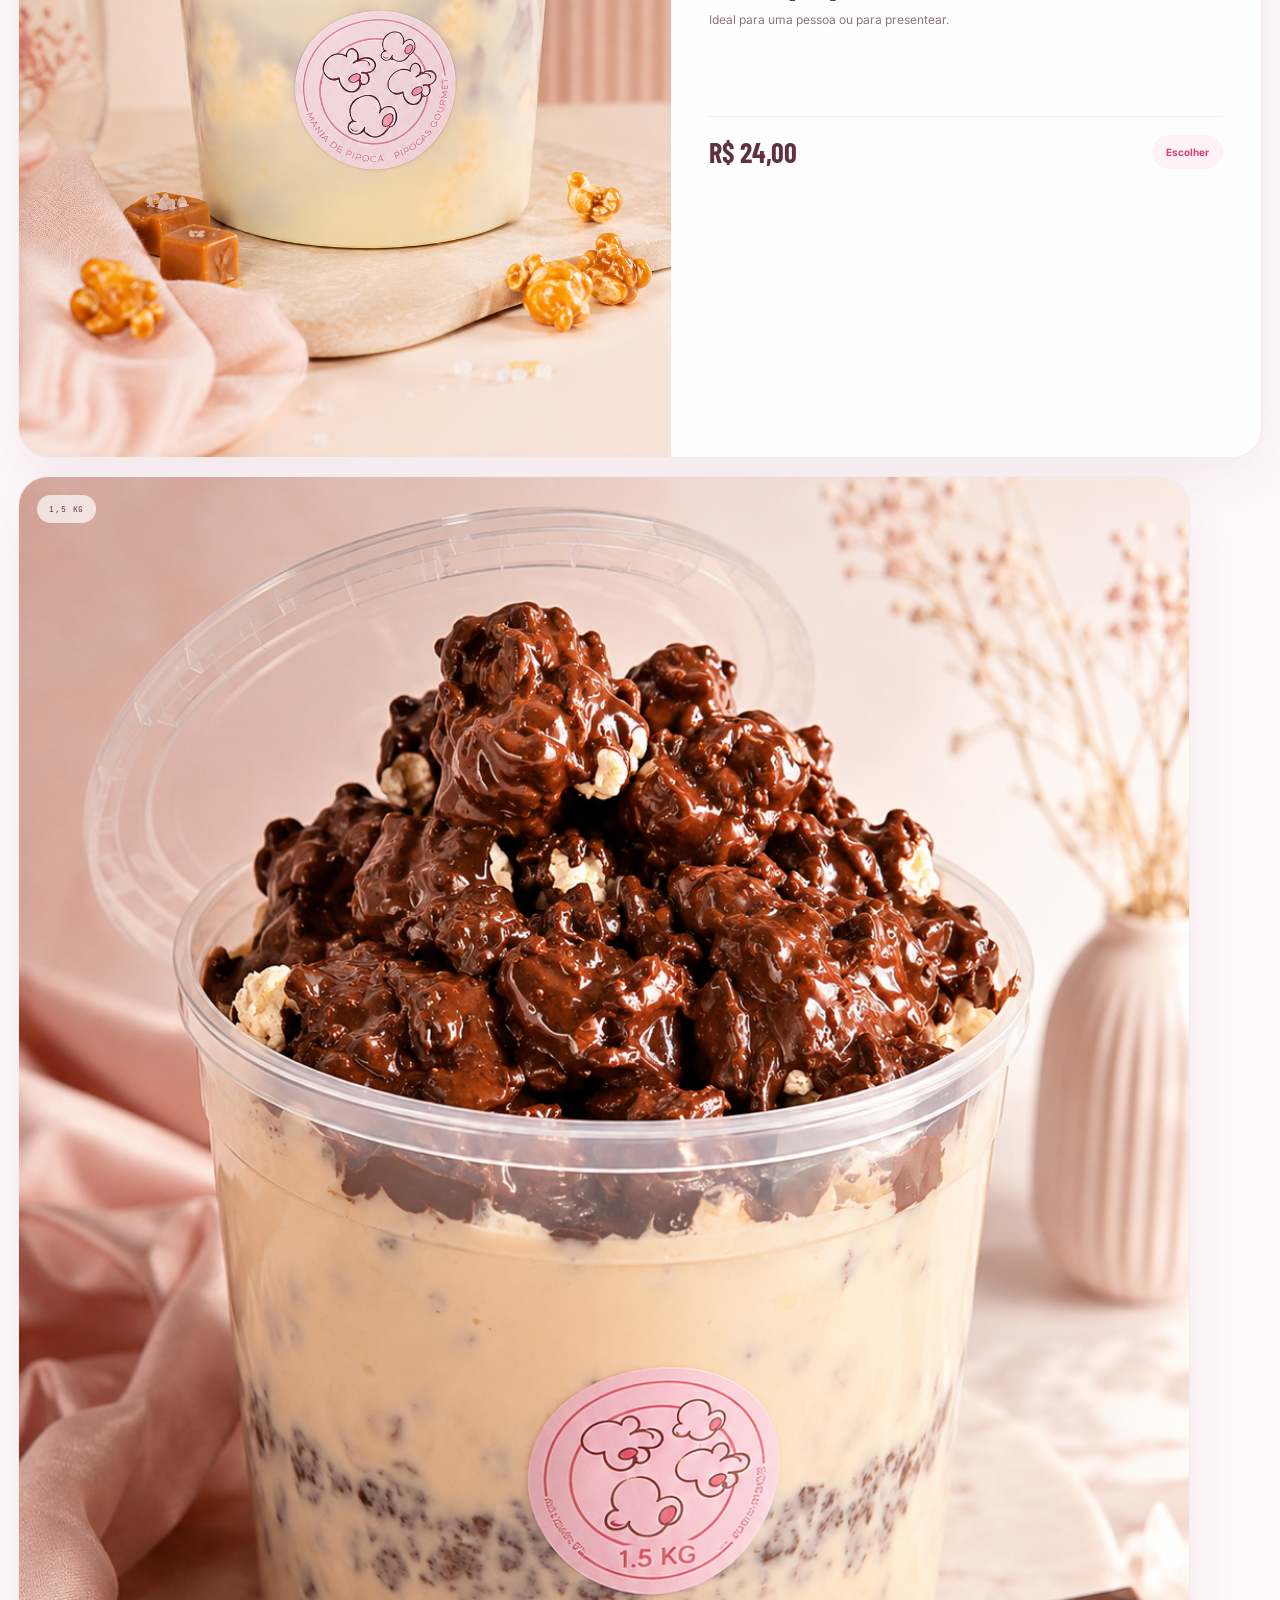
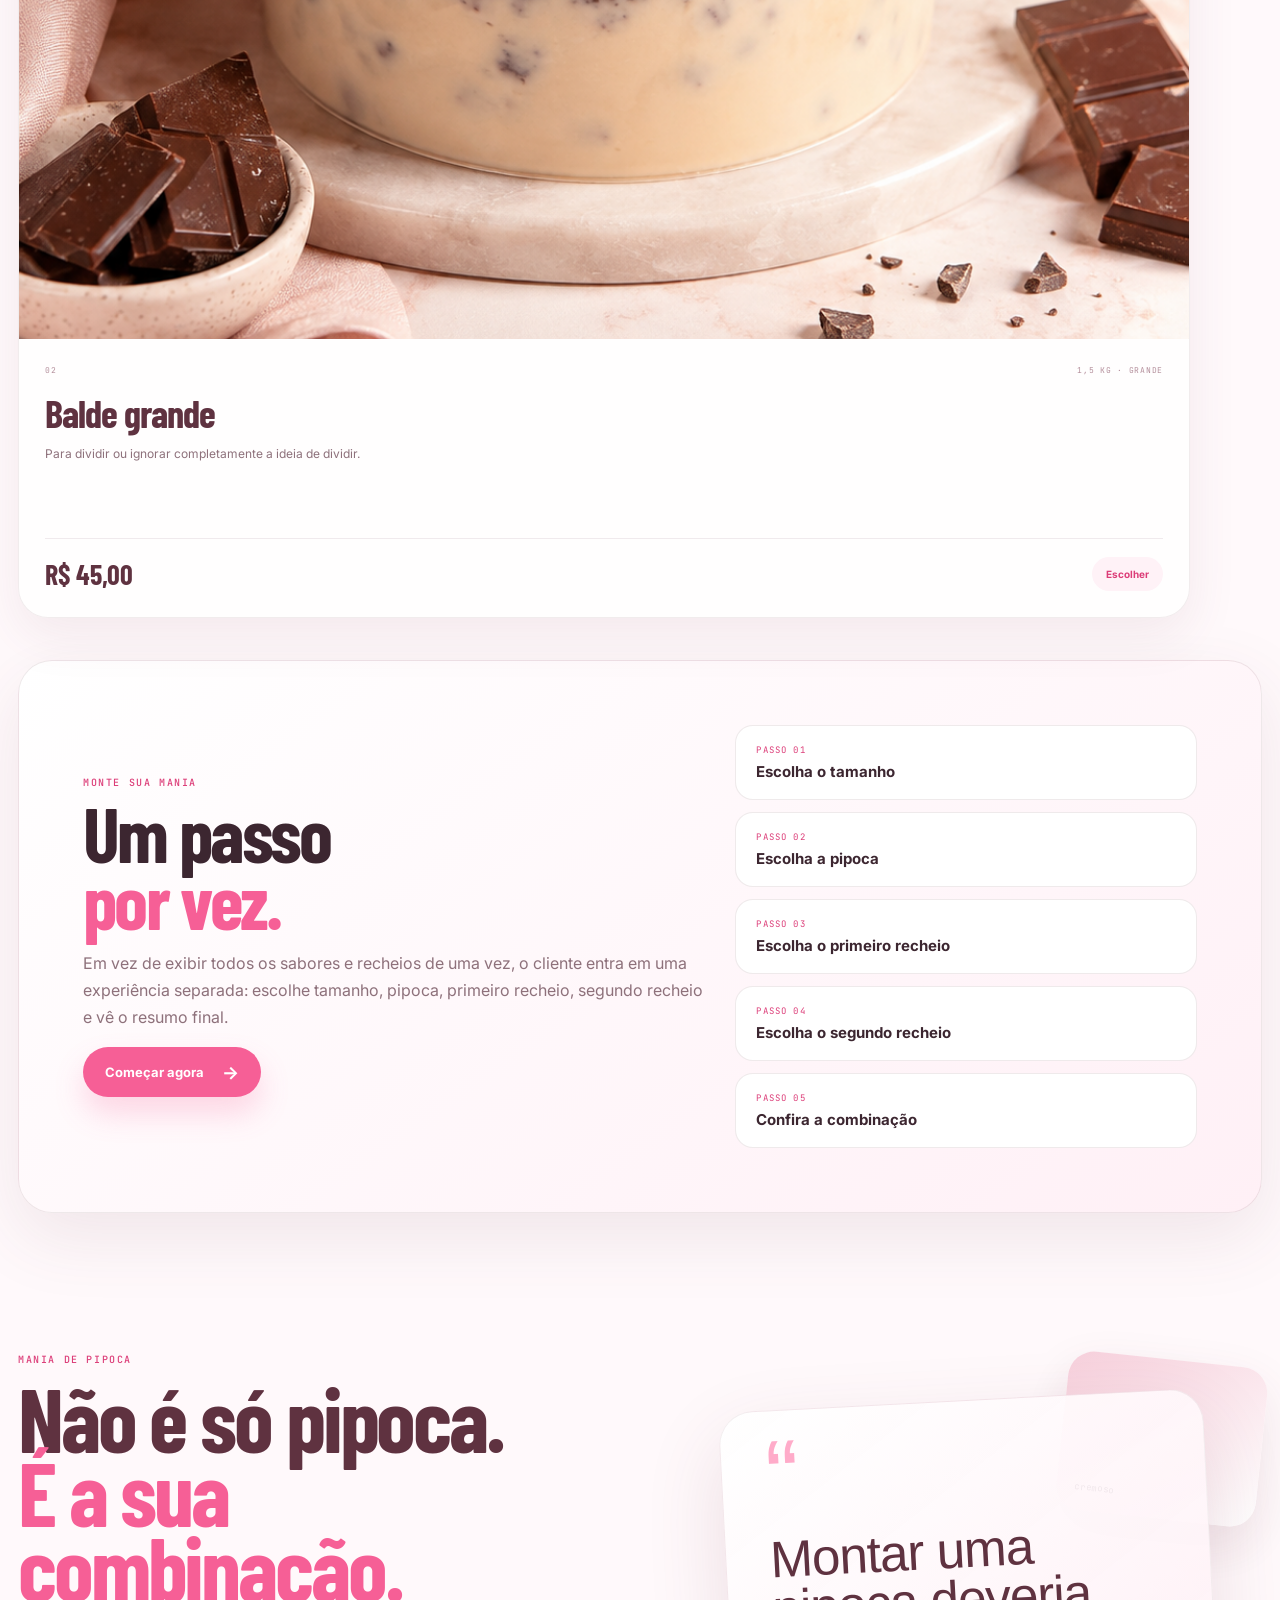
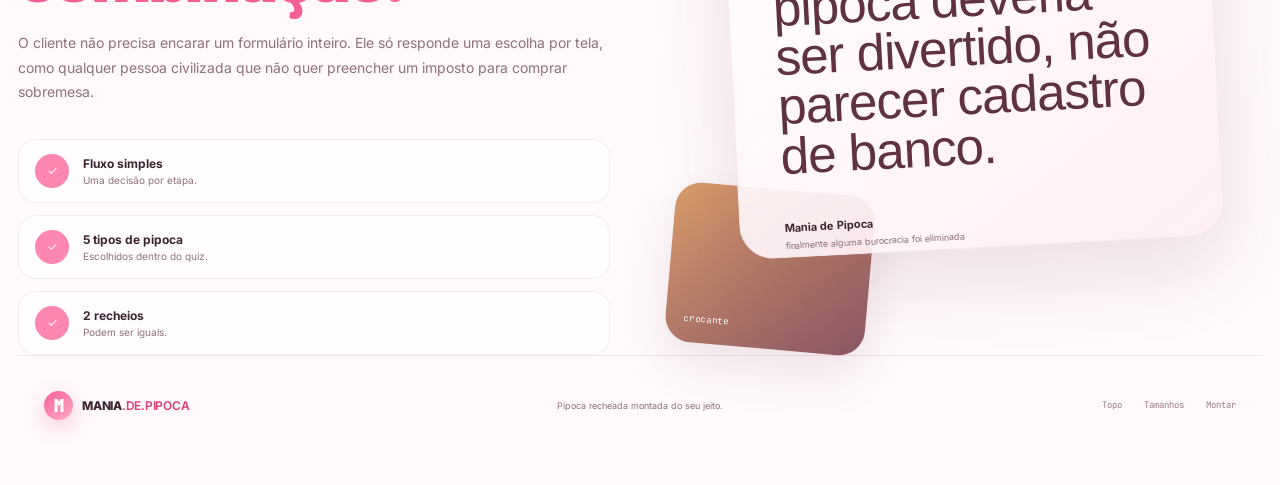
==== commit 18f5f267: "Transforma montagem em fluxo separado estilo quiz" ====
--- a/index.html
+++ b/index.html
@@ -5,90 +5,33 @@
   <meta name="viewport" content="width=device-width, initial-scale=1.0" />
   <meta name="theme-color" content="#fff8fb" />
   <title>Mania de Pipoca | Pipocas recheadas</title>
-  <meta name="description" content="Mania de Pipoca: escolha o tamanho, a pipoca e dois recheios para montar seu balde." />
+  <meta name="description" content="Mania de Pipoca: escolha seu balde e monte sua combinação em um fluxo rápido." />
   <link rel="preconnect" href="https://fonts.googleapis.com" />
   <link rel="preconnect" href="https://fonts.gstatic.com" crossorigin />
   <link href="https://fonts.googleapis.com/css2?family=Barlow+Condensed:wght@500;600;700;800&family=Inter:wght@400;500;600;700&family=JetBrains+Mono:wght@400;500&display=swap" rel="stylesheet" />
   <link rel="stylesheet" href="styles.css" />
   <style>
-    .shipping-popup{position:fixed;top:92px;left:50%;z-index:1000;width:min(520px,calc(100% - 28px));transform:translate(-50%,-16px) scale(.97);opacity:0;pointer-events:none;transition:opacity .3s ease,transform .3s ease}.shipping-popup.is-visible{opacity:1;transform:translate(-50%,0) scale(1);pointer-events:auto}.shipping-popup-card{position:relative;overflow:hidden;padding:25px 56px 25px 28px;border:1px solid rgba(123,70,85,.12);border-radius:24px;background:rgba(255,250,252,.96);box-shadow:0 24px 70px rgba(111,54,76,.22),inset 0 1px rgba(255,255,255,.9);backdrop-filter:blur(22px)}.shipping-popup-card::before{content:"";position:absolute;width:180px;height:180px;right:-70px;top:-90px;border-radius:50%;background:rgba(255,171,201,.34);filter:blur(8px)}.shipping-kicker{position:relative;display:flex;align-items:center;gap:8px;margin-bottom:7px;color:#dc3d78;font-family:"JetBrains Mono",monospace;font-size:9px;font-weight:600;letter-spacing:.15em;text-transform:uppercase}.shipping-kicker::before{content:"";width:7px;height:7px;border-radius:50%;background:#f65f96;box-shadow:0 0 0 5px rgba(246,95,150,.12)}.shipping-title{position:relative;margin:0;color:#5f3240;font-family:"Barlow Condensed",sans-serif;font-size:clamp(29px,4vw,40px);font-weight:800;line-height:.98;letter-spacing:-.02em;text-transform:uppercase}.shipping-place{color:#f65f96}.shipping-note{position:relative;margin:9px 0 0;color:#9a7884;font-size:11px}.shipping-close{position:absolute;top:14px;right:14px;z-index:2;width:34px;height:34px;border:0;border-radius:50%;background:#fff0f5;color:#7b4655;font-size:20px;line-height:1;cursor:pointer;transition:.2s ease}.shipping-close:hover{transform:rotate(6deg);background:#ffe0eb}.hero-visual{min-height:560px;display:flex;align-items:center;justify-content:center;padding:24px}.hero-header-shot{position:relative;z-index:3;width:min(100%,540px);max-height:720px;object-fit:contain;filter:drop-shadow(0 30px 60px rgba(112,59,78,.22));animation:floatHeader 4.5s ease-in-out infinite}.hero-visual::before{content:"";position:absolute;width:min(38vw,520px);height:min(38vw,520px);border-radius:50%;background:radial-gradient(circle,rgba(255,255,255,.92) 0%,rgba(255,215,230,.68) 48%,rgba(255,255,255,0) 73%);filter:blur(8px)}.product-grid.two-products{grid-template-columns:repeat(2,minmax(0,1fr))}.product-media.real-photo{padding:0;overflow:hidden;min-height:420px;background:linear-gradient(180deg,#fff6f9 0%,#fff0d8 100%)}.product-photo{width:100%;height:100%;min-height:420px;display:block;object-fit:cover;object-position:center}.builder{padding:42px 0 0}.builder-panel{padding:clamp(28px,5vw,56px);border:1px solid rgba(100,55,70,.11);border-radius:34px;background:linear-gradient(145deg,rgba(255,255,255,.98),rgba(255,241,247,.92));box-shadow:0 24px 70px rgba(107,54,74,.10)}.builder-head{display:flex;justify-content:space-between;gap:28px;align-items:end;margin-bottom:30px}.builder-head h2{margin:8px 0 0;font-size:clamp(3.2rem,6vw,6rem);line-height:.88}.builder-head p{max-width:460px;color:#8e717b;line-height:1.65}.builder-step{padding:24px 0;border-top:1px solid rgba(107,64,79,.09)}.builder-step:first-of-type{border-top:0}.builder-step-title{display:flex;align-items:center;gap:12px;margin-bottom:16px}.builder-step-title span{width:30px;height:30px;display:grid;place-items:center;border-radius:50%;background:#ffe4ee;color:#dc3d78;font-family:"JetBrains Mono",monospace;font-size:10px;font-weight:700}.builder-step-title h3{margin:0;font-size:18px}.option-grid{display:grid;grid-template-columns:repeat(5,minmax(0,1fr));gap:10px}.choice-button{min-height:58px;padding:12px 14px;border:1px solid rgba(95,50,64,.10);border-radius:16px;background:#fff;color:#5f3240;font-weight:700;cursor:pointer;transition:.2s ease;box-shadow:0 8px 24px rgba(109,60,80,.05)}.choice-button:hover{transform:translateY(-2px);border-color:#ffabc9}.choice-button.selected{color:#fff;background:linear-gradient(135deg,#f65f96,#ff86b0);border-color:transparent;box-shadow:0 12px 28px rgba(246,95,150,.23)}.filling-grid{display:grid;grid-template-columns:repeat(2,minmax(0,1fr));gap:14px}.filling-select-card{padding:18px;border:1px solid rgba(95,50,64,.10);border-radius:18px;background:rgba(255,255,255,.8)}.filling-select-card label{display:block;margin-bottom:8px;color:#dc3d78;font-family:"JetBrains Mono",monospace;font-size:9px;font-weight:700;letter-spacing:.12em;text-transform:uppercase}.filling-select-card select{width:100%;height:52px;padding:0 14px;border:1px solid rgba(95,50,64,.12);border-radius:14px;background:#fff;color:#5f3240;font-weight:700;outline:none}.filling-help{margin:10px 0 0;color:#9a7884;font-size:11px}.builder-summary{display:grid;grid-template-columns:1fr auto;gap:18px;align-items:center;margin-top:8px;padding:20px 22px;border-radius:20px;background:#5f3240;color:#fff}.builder-summary small{display:block;margin-bottom:5px;color:#ffcfe0;font-family:"JetBrains Mono",monospace;font-size:9px;letter-spacing:.12em;text-transform:uppercase}.builder-summary strong{font-size:16px}.builder-summary .button-primary{white-space:nowrap}@keyframes floatHeader{0%,100%{transform:translateY(0)}50%{transform:translateY(-8px)}}@media(max-width:980px){.product-grid.two-products{grid-template-columns:1fr}.hero-header-shot{width:min(100%,420px)}.option-grid{grid-template-columns:repeat(2,minmax(0,1fr))}.builder-head{display:block}.builder-head p{margin-top:18px}.builder-summary{grid-template-columns:1fr}}@media(max-width:640px){.shipping-popup{top:82px}.shipping-popup-card{padding:21px 48px 21px 22px;border-radius:20px}.shipping-title{font-size:30px}.shipping-note{font-size:10px}.option-grid,.filling-grid{grid-template-columns:1fr}.builder-panel{padding:24px 18px}.builder-summary .button-primary{width:100%}}
+    .shipping-popup{position:fixed;top:92px;left:50%;z-index:1000;width:min(520px,calc(100% - 28px));transform:translate(-50%,-16px) scale(.97);opacity:0;pointer-events:none;transition:opacity .3s ease,transform .3s ease}.shipping-popup.is-visible{opacity:1;transform:translate(-50%,0) scale(1);pointer-events:auto}.shipping-popup-card{position:relative;overflow:hidden;padding:25px 56px 25px 28px;border:1px solid rgba(123,70,85,.12);border-radius:24px;background:rgba(255,250,252,.96);box-shadow:0 24px 70px rgba(111,54,76,.22),inset 0 1px rgba(255,255,255,.9);backdrop-filter:blur(22px)}.shipping-popup-card::before{content:"";position:absolute;width:180px;height:180px;right:-70px;top:-90px;border-radius:50%;background:rgba(255,171,201,.34);filter:blur(8px)}.shipping-kicker{position:relative;display:flex;align-items:center;gap:8px;margin-bottom:7px;color:#dc3d78;font-family:"JetBrains Mono",monospace;font-size:9px;font-weight:600;letter-spacing:.15em;text-transform:uppercase}.shipping-kicker::before{content:"";width:7px;height:7px;border-radius:50%;background:#f65f96;box-shadow:0 0 0 5px rgba(246,95,150,.12)}.shipping-title{position:relative;margin:0;color:#5f3240;font-family:"Barlow Condensed",sans-serif;font-size:clamp(29px,4vw,40px);font-weight:800;line-height:.98;letter-spacing:-.02em;text-transform:uppercase}.shipping-place{color:#f65f96}.shipping-note{position:relative;margin:9px 0 0;color:#9a7884;font-size:11px}.shipping-close{position:absolute;top:14px;right:14px;z-index:2;width:34px;height:34px;border:0;border-radius:50%;background:#fff0f5;color:#7b4655;font-size:20px;line-height:1;cursor:pointer;transition:.2s ease}.shipping-close:hover{transform:rotate(6deg);background:#ffe0eb}.hero-visual{min-height:560px;display:flex;align-items:center;justify-content:center;padding:24px}.hero-header-shot{position:relative;z-index:3;width:min(100%,540px);max-height:720px;object-fit:contain;filter:drop-shadow(0 30px 60px rgba(112,59,78,.22));animation:floatHeader 4.5s ease-in-out infinite}.hero-visual::before{content:"";position:absolute;width:min(38vw,520px);height:min(38vw,520px);border-radius:50%;background:radial-gradient(circle,rgba(255,255,255,.92) 0%,rgba(255,215,230,.68) 48%,rgba(255,255,255,0) 73%);filter:blur(8px)}.product-grid.two-products{grid-template-columns:repeat(2,minmax(0,1fr))}.product-media.real-photo{padding:0;overflow:hidden;min-height:420px;background:linear-gradient(180deg,#fff6f9 0%,#fff0d8 100%)}.product-photo{width:100%;height:100%;min-height:420px;display:block;object-fit:cover;object-position:center}.quiz-callout{padding:42px 0 0}.quiz-callout-card{display:grid;grid-template-columns:1.15fr .85fr;gap:28px;align-items:center;padding:clamp(30px,6vw,64px);border:1px solid rgba(100,55,70,.11);border-radius:34px;background:linear-gradient(145deg,#fff,#fff0f6);box-shadow:0 24px 70px rgba(107,54,74,.10)}.quiz-callout h2{margin:10px 0 16px;font-size:clamp(3.4rem,6vw,6.2rem);line-height:.88}.quiz-callout p{max-width:620px;color:#8e717b;line-height:1.7}.quiz-steps{display:grid;gap:12px}.quiz-step{padding:18px 20px;border:1px solid rgba(95,50,64,.10);border-radius:18px;background:#fff}.quiz-step span{display:block;margin-bottom:5px;color:#dc3d78;font-family:"JetBrains Mono";font-size:9px;letter-spacing:.13em}.quiz-step strong{font-size:15px}@keyframes floatHeader{0%,100%{transform:translateY(0)}50%{transform:translateY(-8px)}}@media(max-width:980px){.product-grid.two-products,.quiz-callout-card{grid-template-columns:1fr}.hero-header-shot{width:min(100%,420px)}}@media(max-width:640px){.shipping-popup{top:82px}.shipping-popup-card{padding:21px 48px 21px 22px;border-radius:20px}.shipping-title{font-size:30px}.shipping-note{font-size:10px}}
   </style>
 </head>
 <body>
-  <aside class="shipping-popup" id="shipping-popup" aria-live="polite" aria-label="Aviso de frete grátis">
-    <div class="shipping-popup-card">
-      <button class="shipping-close" id="shipping-close" type="button" aria-label="Fechar aviso">×</button>
-      <div class="shipping-kicker">Entrega especial</div>
-      <p class="shipping-title">FRETE GRÁTIS PARA <span class="shipping-place" id="shipping-place">SUA CIDADE</span></p>
-      <p class="shipping-note" id="shipping-note">Identificando sua cidade...</p>
-    </div>
-  </aside>
+  <aside class="shipping-popup" id="shipping-popup" aria-live="polite" aria-label="Aviso de frete grátis"><div class="shipping-popup-card"><button class="shipping-close" id="shipping-close" type="button" aria-label="Fechar aviso">×</button><div class="shipping-kicker">Entrega especial</div><p class="shipping-title">FRETE GRÁTIS PARA <span class="shipping-place" id="shipping-place">SUA CIDADE</span></p><p class="shipping-note" id="shipping-note">Identificando sua cidade...</p></div></aside>
 
   <div class="page-glow page-glow-one" aria-hidden="true"></div><div class="page-glow page-glow-two" aria-hidden="true"></div><div class="dot-grid" aria-hidden="true"></div><div class="structural-grid" aria-hidden="true"><span class="v v-one"></span><span class="v v-two"></span><span class="h h-one"></span><span class="h h-two"></span></div>
 
-  <header class="site-header">
-    <nav class="nav-pill" aria-label="Navegação principal">
-      <a href="#inicio" class="brand" aria-label="Mania de Pipoca - início"><span class="brand-icon">M</span><span>MANIA<span class="brand-soft">.DE.PIPOCA</span></span></a>
-      <div class="nav-links"><a href="#sabores">Baldes</a><a href="#monte">Monte o seu</a><a href="#sobre">Por que a nossa?</a></div>
-      <a class="nav-cta" href="#monte">Montar balde</a>
-      <button class="mobile-toggle" aria-label="Abrir menu" aria-expanded="false"><span></span><span></span></button>
-    </nav>
-    <div class="mobile-menu" hidden><a href="#sabores">Baldes</a><a href="#monte">Monte o seu</a><a href="#sobre">Por que a nossa?</a><a class="mobile-order" href="#monte">Montar balde</a></div>
-  </header>
+  <header class="site-header"><nav class="nav-pill" aria-label="Navegação principal"><a href="#inicio" class="brand" aria-label="Mania de Pipoca - início"><span class="brand-icon">M</span><span>MANIA<span class="brand-soft">.DE.PIPOCA</span></span></a><div class="nav-links"><a href="#sabores">Baldes</a><a href="monte.html">Monte o seu</a><a href="#sobre">Por que a nossa?</a></div><a class="nav-cta" href="monte.html">Montar balde</a><button class="mobile-toggle" aria-label="Abrir menu" aria-expanded="false"><span></span><span></span></button></nav><div class="mobile-menu" hidden><a href="#sabores">Baldes</a><a href="monte.html">Monte o seu</a><a href="#sobre">Por que a nossa?</a><a class="mobile-order" href="monte.html">Montar balde</a></div></header>
 
   <main>
-    <section id="inicio" class="hero section-shell">
-      <div class="hero-frame">
-        <div class="hero-corner corner-one"></div><div class="hero-corner corner-two"></div><div class="hero-corner corner-three"></div><div class="hero-corner corner-four"></div><div class="hero-inner-grid" aria-hidden="true"></div>
-        <div class="hero-copy"><div class="eyebrow"><span class="eyebrow-dot"></span> MANIA DE PIPOCA · CROCANTE + CREMOSA</div><h1>Sua pipoca.<br /><span>Seu recheio.</span></h1><p class="hero-description">Escolha o tamanho, um dos cinco tipos de pipoca e dois recheios. Quer Nutella duas vezes? Pode. A civilização finalmente resolveu um problema importante.</p><div class="hero-actions"><a class="button-primary" href="#monte">Montar meu balde <span>→</span></a><a class="button-secondary" href="#sabores">Ver tamanhos</a></div><div class="hero-proof"><div class="proof-avatars" aria-hidden="true"><span>🍿</span><span>🍫</span><span>🥛</span></div><div><strong>Você monta do seu jeito</strong><small>5 pipocas + 2 escolhas de recheio.</small></div></div></div>
-        <div class="hero-visual" aria-label="Imagem principal da Mania de Pipoca"><img class="hero-header-shot" src="gptheader.png" alt="Balde de pipoca recheada Mania de Pipoca" /></div>
-        <div class="hero-bottom-strip"><span>01 / ESCOLHA O TAMANHO</span><span>02 / ESCOLHA A PIPOCA</span><span>03 / ESCOLHA 2 RECHEIOS</span></div>
-      </div>
-    </section>
+    <section id="inicio" class="hero section-shell"><div class="hero-frame"><div class="hero-corner corner-one"></div><div class="hero-corner corner-two"></div><div class="hero-corner corner-three"></div><div class="hero-corner corner-four"></div><div class="hero-inner-grid" aria-hidden="true"></div><div class="hero-copy"><div class="eyebrow"><span class="eyebrow-dot"></span> MANIA DE PIPOCA · CROCANTE + CREMOSA</div><h1>Sua pipoca.<br /><span>Seu recheio.</span></h1><p class="hero-description">Escolha o tamanho e depois monte sua combinação em um passo a passo rápido, tipo quiz.</p><div class="hero-actions"><a class="button-primary" href="monte.html">Montar meu balde <span>→</span></a><a class="button-secondary" href="#sabores">Ver tamanhos</a></div><div class="hero-proof"><div class="proof-avatars" aria-hidden="true"><span>🍿</span><span>🍫</span><span>🥛</span></div><div><strong>Você monta do seu jeito</strong><small>Uma escolha por vez, sem jogar vinte botões na sua cara.</small></div></div></div><div class="hero-visual"><img class="hero-header-shot" src="gptheader.png" alt="Balde Mania de Pipoca" /></div><div class="hero-bottom-strip"><span>01 / TAMANHO</span><span>02 / PIPOCA</span><span>03 / 2 RECHEIOS</span></div></div></section>
 
-    <section id="sabores" class="products section-shell">
-      <div class="section-heading"><div><div class="eyebrow">PRIMEIRO, O TAMANHO</div><h2>Pequena ou<br /><span>sem moderação.</span></h2></div><p>500 ml por R$ 24,00 ou o balde grande de 1,5 kg por R$ 45,00.</p></div>
-      <div class="product-grid two-products">
-        <article class="product-card featured"><div class="product-media real-photo"><span class="product-badge">500 ML</span><img class="product-photo" src="chatgptimage.png" alt="Balde pequeno de 500 ml" /></div><div class="product-content"><div class="product-topline"><span>01</span><span>500 ML · PEQUENA</span></div><h3>Balde pequeno</h3><p>Ideal para uma pessoa ou para presentear.</p><div class="product-footer"><span class="price">R$ 24,00</span><button class="mini-button" data-size="500 ml" data-price="R$ 24,00">Escolher</button></div></div></article>
-        <article class="product-card"><div class="product-media real-photo"><span class="product-badge subtle">1,5 KG</span><img class="product-photo" src="chagptimage2.png" alt="Balde grande de 1,5 kg" /></div><div class="product-content"><div class="product-topline"><span>02</span><span>1,5 KG · GRANDE</span></div><h3>Balde grande</h3><p>Para dividir ou para praticar um conceito bastante flexível de “dividir”.</p><div class="product-footer"><span class="price">R$ 45,00</span><button class="mini-button" data-size="1,5 kg" data-price="R$ 45,00">Escolher</button></div></div></article>
-      </div>
-    </section>
+    <section id="sabores" class="products section-shell"><div class="section-heading"><div><div class="eyebrow">ESCOLHA O TAMANHO</div><h2>Comece pelo<br /><span>seu balde.</span></h2></div><p>Ao clicar em escolher, você vai para a página de montagem e continua o pedido como um quiz.</p></div><div class="product-grid two-products"><article class="product-card featured"><div class="product-media real-photo"><span class="product-badge">500 ML</span><img class="product-photo" src="chatgptimage.png" alt="Balde pequeno de 500 ml" /></div><div class="product-content"><div class="product-topline"><span>01</span><span>500 ML · PEQUENA</span></div><h3>Balde pequeno</h3><p>Ideal para uma pessoa ou para presentear.</p><div class="product-footer"><span class="price">R$ 24,00</span><a class="mini-button" href="monte.html?tamanho=500">Escolher</a></div></div></article><article class="product-card"><div class="product-media real-photo"><span class="product-badge subtle">1,5 KG</span><img class="product-photo" src="chagptimage2.png" alt="Balde grande de 1,5 kg" /></div><div class="product-content"><div class="product-topline"><span>02</span><span>1,5 KG · GRANDE</span></div><h3>Balde grande</h3><p>Para dividir ou ignorar completamente a ideia de dividir.</p><div class="product-footer"><span class="price">R$ 45,00</span><a class="mini-button" href="monte.html?tamanho=1500">Escolher</a></div></div></article></div></section>
 
-    <section id="monte" class="builder section-shell">
-      <div class="builder-panel">
-        <div class="builder-head"><div><div class="eyebrow">MONTE SUA MANIA</div><h2>Escolha tudo.<br /><span>Sem julgamento.</span></h2></div><p>Você escolhe um tipo de pipoca e depois dois recheios. Os dois recheios são independentes, então pode repetir o mesmo sabor duas vezes.</p></div>
+    <section class="quiz-callout section-shell"><div class="quiz-callout-card"><div><div class="eyebrow">MONTE SUA MANIA</div><h2>Um passo<br /><span>por vez.</span></h2><p>Em vez de exibir todos os sabores e recheios de uma vez, o cliente entra em uma experiência separada: escolhe tamanho, pipoca, primeiro recheio, segundo recheio e vê o resumo final.</p><a class="button-primary" href="monte.html">Começar agora <span>→</span></a></div><div class="quiz-steps"><div class="quiz-step"><span>PASSO 01</span><strong>Escolha o tamanho</strong></div><div class="quiz-step"><span>PASSO 02</span><strong>Escolha a pipoca</strong></div><div class="quiz-step"><span>PASSO 03</span><strong>Escolha o primeiro recheio</strong></div><div class="quiz-step"><span>PASSO 04</span><strong>Escolha o segundo recheio</strong></div><div class="quiz-step"><span>PASSO 05</span><strong>Confira a combinação</strong></div></div></div></section>
 
-        <div class="builder-step">
-          <div class="builder-step-title"><span>01</span><h3>Escolha o tipo de pipoca</h3></div>
-          <div class="option-grid" id="popcorn-options">
-            <button class="choice-button" type="button" data-popcorn="Caramelo">Caramelo</button>
-            <button class="choice-button" type="button" data-popcorn="Chocolate">Chocolate</button>
-            <button class="choice-button" type="button" data-popcorn="Leite Ninho">Leite Ninho</button>
-            <button class="choice-button" type="button" data-popcorn="Morango">Morango</button>
-            <button class="choice-button" type="button" data-popcorn="Paçoca">Paçoca</button>
-          </div>
-        </div>
-
-        <div class="builder-step">
-          <div class="builder-step-title"><span>02</span><h3>Escolha dois recheios</h3></div>
-          <div class="filling-grid">
-            <div class="filling-select-card"><label for="filling-1">Recheio 1</label><select id="filling-1"><option value="">Escolha um recheio</option><option>Nutella</option><option>Leite Ninho</option><option>Doce de Leite</option><option>Brigadeiro</option><option>Pistache</option></select></div>
-            <div class="filling-select-card"><label for="filling-2">Recheio 2</label><select id="filling-2"><option value="">Escolha um recheio</option><option>Nutella</option><option>Leite Ninho</option><option>Doce de Leite</option><option>Brigadeiro</option><option>Pistache</option></select></div>
-          </div>
-          <p class="filling-help">Pode selecionar o mesmo recheio nos dois campos. Sim, Nutella + Nutella é uma configuração perfeitamente válida.</p>
-        </div>
-
-        <div class="builder-summary">
-          <div><small>Seu balde</small><strong id="builder-summary-text">Escolha o tamanho, a pipoca e os dois recheios.</strong></div>
-          <a class="button-primary disabled" id="builder-order" href="#monte" aria-disabled="true">Finalizar combinação <span>→</span></a>
-        </div>
-      </div>
-    </section>
-
-    <section id="sobre" class="why section-shell"><div class="why-grid"><div class="why-copy"><div class="eyebrow">MANIA DE PIPOCA</div><h2>Não é só pipoca.<br /><span>É a sua combinação.</span></h2><p>Escolha a base e duplique o recheio se quiser. O cardápio agora funciona como um pequeno montador de sobremesa, como a natureza aparentemente pretendia.</p><div class="check-list"><div><span>✓</span><p><strong>5 tipos de pipoca</strong><small>Uma base para cada tipo de vontade.</small></p></div><div><span>✓</span><p><strong>5 recheios</strong><small>Com dois slots independentes.</small></p></div><div><span>✓</span><p><strong>Pode repetir</strong><small>Recheio 1 e recheio 2 podem ser iguais.</small></p></div></div></div><div class="why-visual"><div class="quote-card"><span class="quote-mark">“</span><p>Nutella duas vezes deveria ser uma configuração, não um pedido de desculpas.</p><div><strong>Mania de Pipoca</strong><small>decisões culinárias questionáveis, porém excelentes</small></div></div><div class="texture-card texture-one"><span>cremoso</span></div><div class="texture-card texture-two"><span>crocante</span></div></div></div></section>
+    <section id="sobre" class="why section-shell"><div class="why-grid"><div class="why-copy"><div class="eyebrow">MANIA DE PIPOCA</div><h2>Não é só pipoca.<br /><span>É a sua combinação.</span></h2><p>O cliente não precisa encarar um formulário inteiro. Ele só responde uma escolha por tela, como qualquer pessoa civilizada que não quer preencher um imposto para comprar sobremesa.</p><div class="check-list"><div><span>✓</span><p><strong>Fluxo simples</strong><small>Uma decisão por etapa.</small></p></div><div><span>✓</span><p><strong>5 tipos de pipoca</strong><small>Escolhidos dentro do quiz.</small></p></div><div><span>✓</span><p><strong>2 recheios</strong><small>Podem ser iguais.</small></p></div></div></div><div class="why-visual"><div class="quote-card"><span class="quote-mark">“</span><p>Montar uma pipoca deveria ser divertido, não parecer cadastro de banco.</p><div><strong>Mania de Pipoca</strong><small>finalmente alguma burocracia foi eliminada</small></div></div><div class="texture-card texture-one"><span>cremoso</span></div><div class="texture-card texture-two"><span>crocante</span></div></div></div></section>
   </main>
 
-  <footer class="footer section-shell"><div class="footer-inner"><div class="brand footer-brand"><span class="brand-icon">M</span><span>MANIA<span class="brand-soft">.DE.PIPOCA</span></span></div><p>Pipoca recheada montada do seu jeito.</p><div class="footer-links"><a href="#inicio">Topo</a><a href="#sabores">Tamanhos</a><a href="#monte">Montar</a></div></div></footer>
+  <footer class="footer section-shell"><div class="footer-inner"><div class="brand footer-brand"><span class="brand-icon">M</span><span>MANIA<span class="brand-soft">.DE.PIPOCA</span></span></div><p>Pipoca recheada montada do seu jeito.</p><div class="footer-links"><a href="#inicio">Topo</a><a href="#sabores">Tamanhos</a><a href="monte.html">Montar</a></div></div></footer>
   <script src="script.js"></script>
 </body>
 </html>
